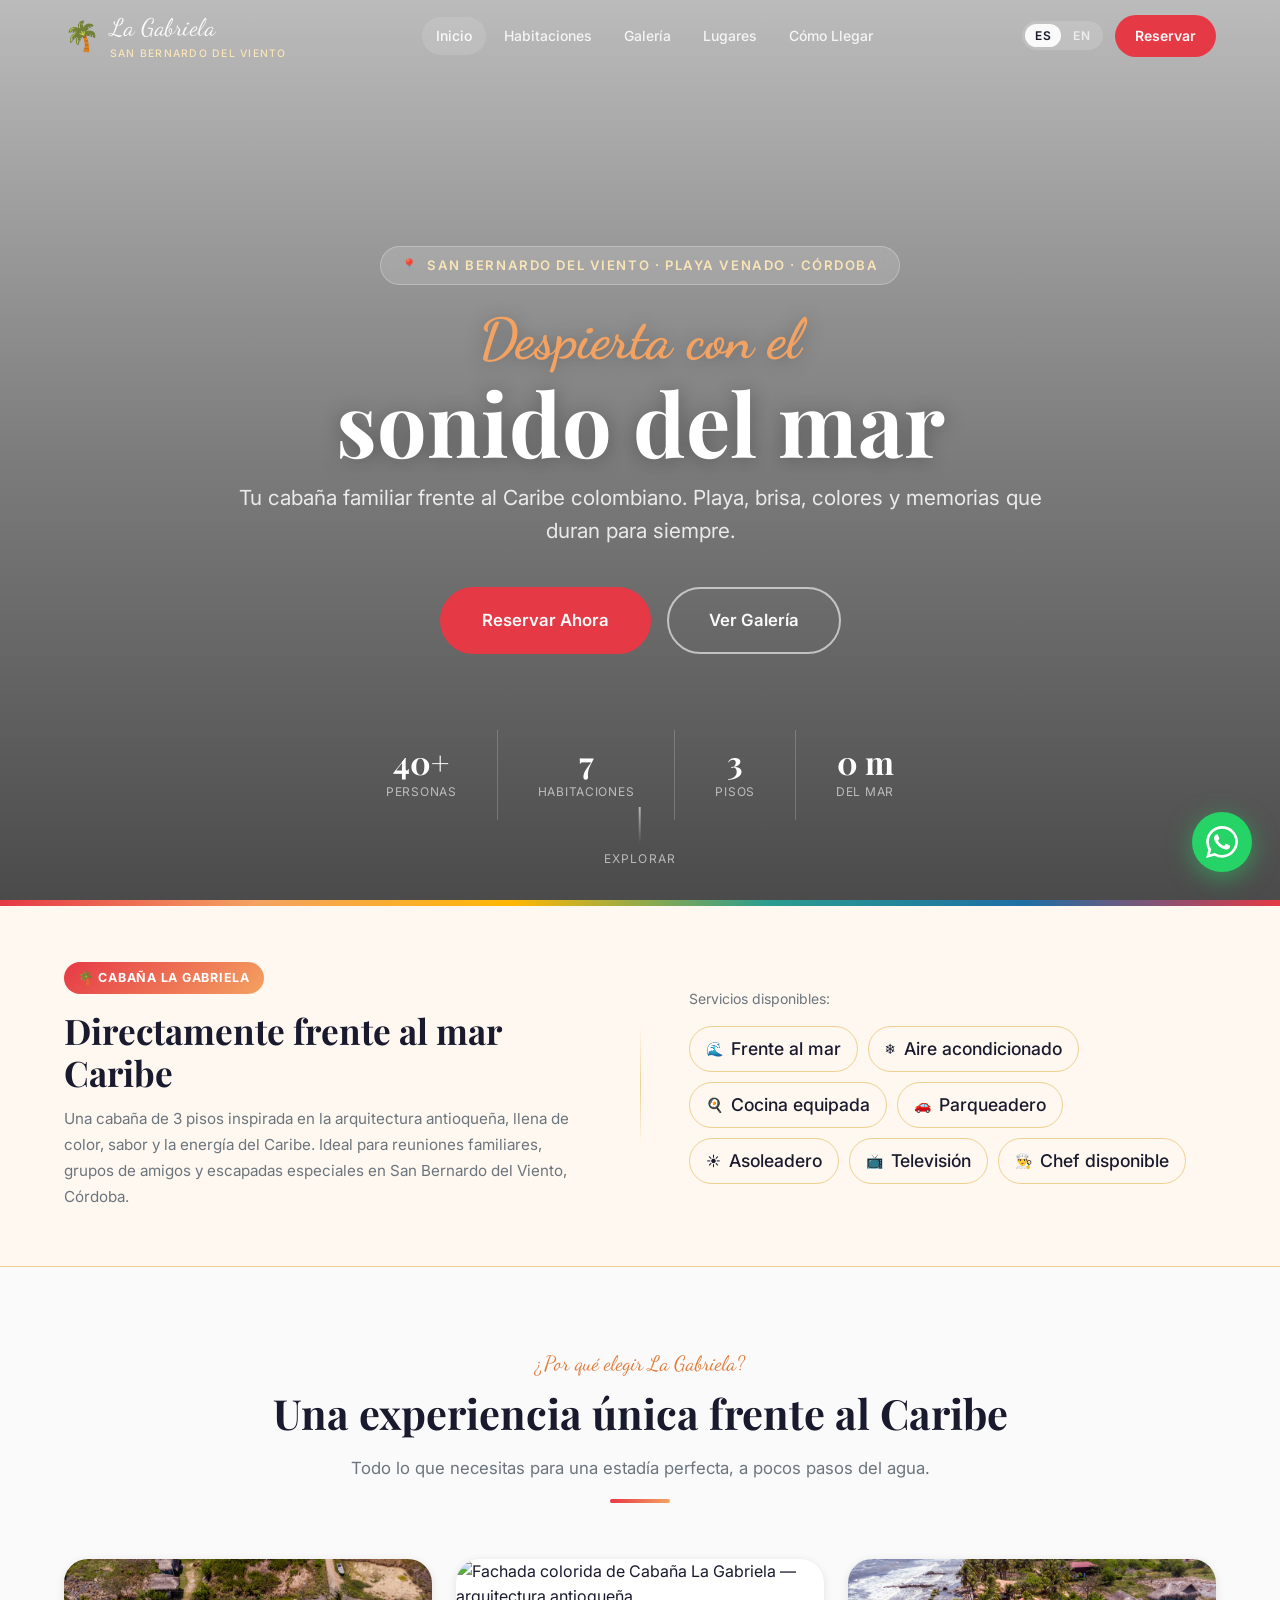
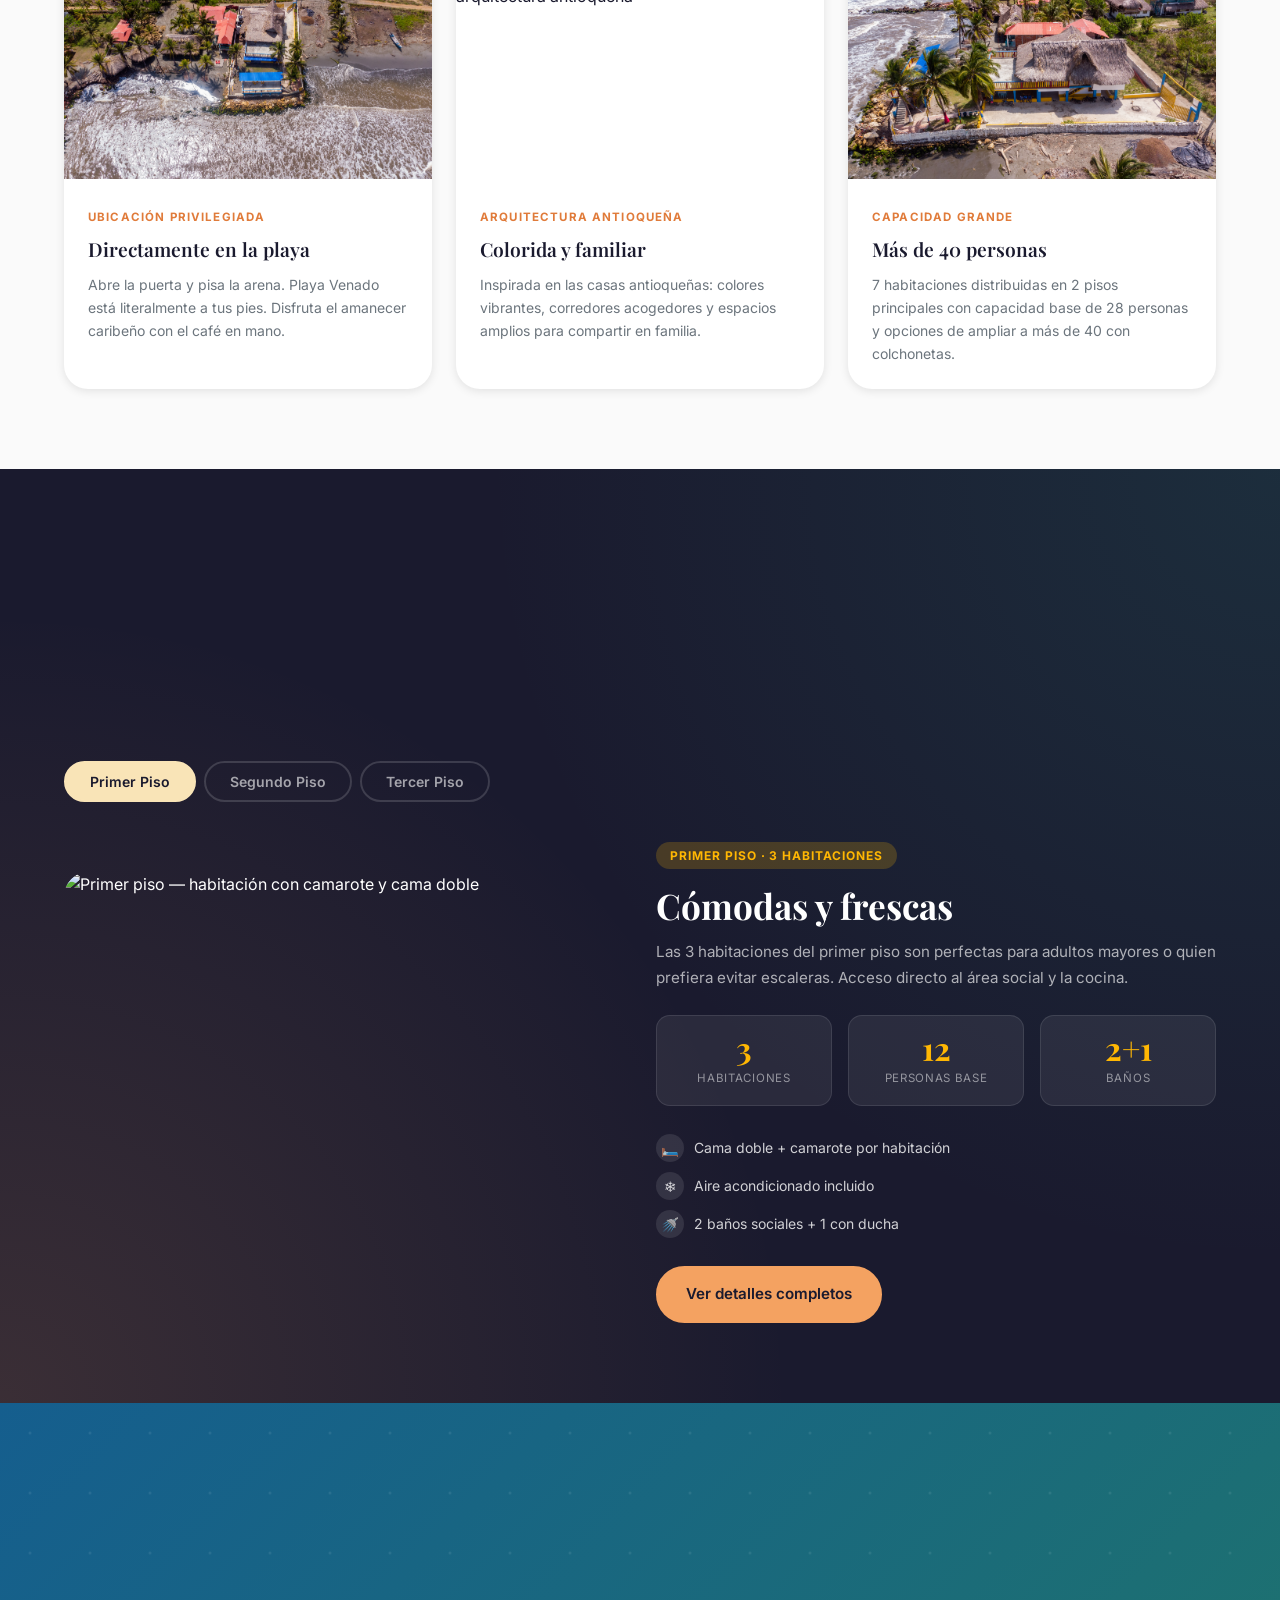
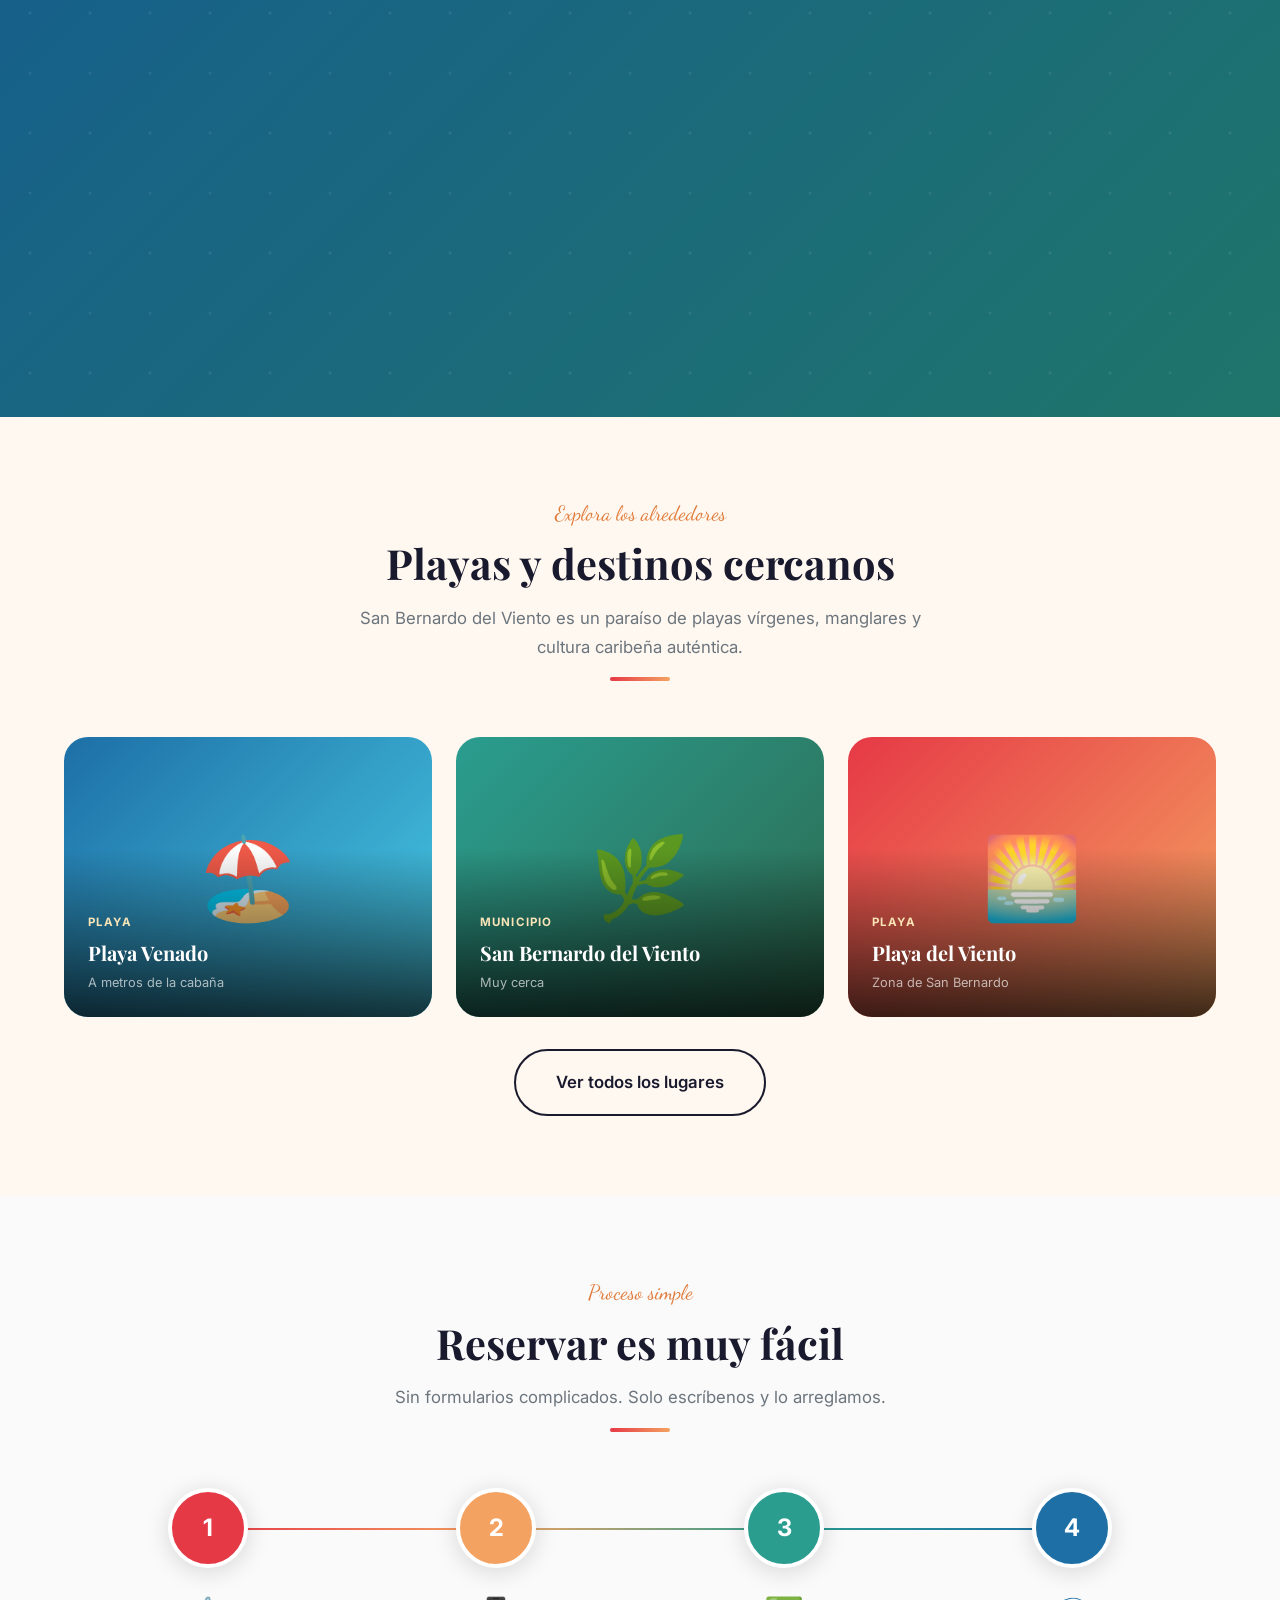
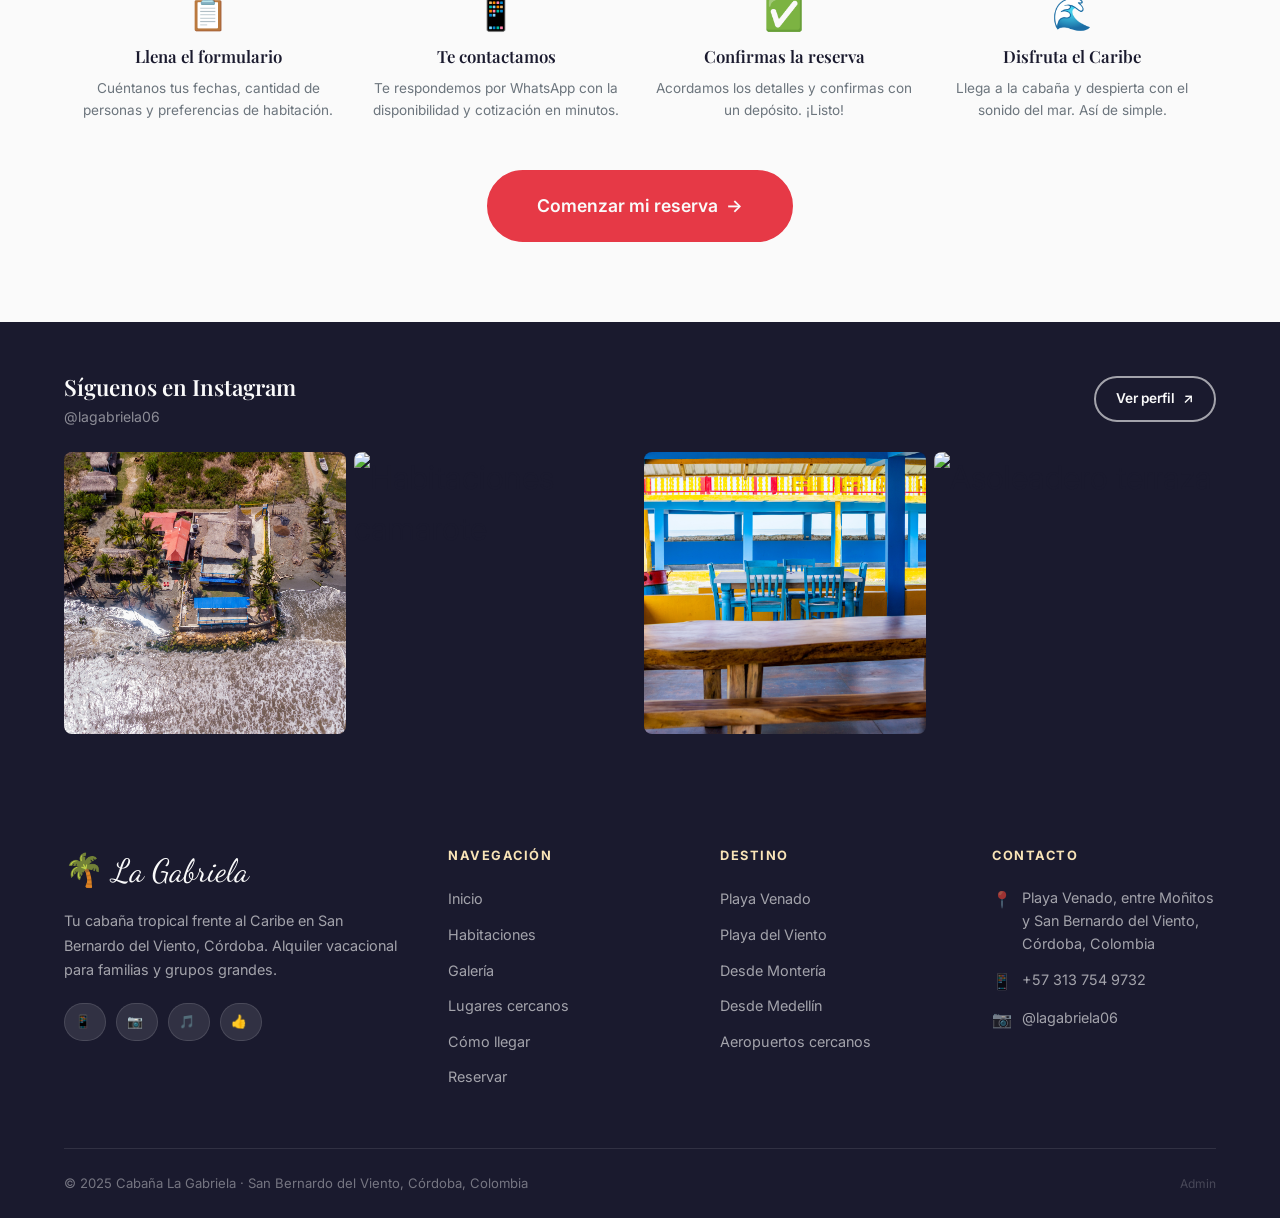
==== web/index.html @ 4ab3ef5f "feat: initial commit" ====
<!DOCTYPE html>
<html lang="es">
<head>
  <meta charset="UTF-8">
  <meta name="viewport" content="width=device-width, initial-scale=1.0">
  <meta name="description" content="Cabaña La Gabriela — Tu paraíso frente al mar en San Bernardo del Viento, Córdoba. Alquiler de cabaña vacacional con capacidad para más de 40 personas. Playa Venado, Caribe colombiano.">
  <meta name="keywords" content="cabaña, San Bernardo del Viento, Córdoba, Colombia, Playa Venado, vacaciones, playa, alquiler, cabaña familiar">
  <meta property="og:title" content="Cabaña La Gabriela — Frente al Mar | San Bernardo del Viento">
  <meta property="og:description" content="Despierta con el sonido del mar. Cabaña vacacional frente al Caribe colombiano para grupos y familias.">
  <meta property="og:type" content="website">
  <title>Cabaña La Gabriela | San Bernardo del Viento, Córdoba</title>
  <link rel="stylesheet" href="css/styles.css">
  <link rel="icon" href="img/favicon.ico" type="image/x-icon">
  <style>
    /* ===== HERO ===== */
    .hero {
      position: relative;
      height: 100vh;
      min-height: 640px;
      display: flex;
      align-items: center;
      justify-content: center;
      overflow: hidden;
    }
    .hero__media {
      position: absolute;
      inset: 0;
      z-index: 0;
    }
    .hero__video {
      width: 100%;
      height: 100%;
      object-fit: cover;
    }
    .hero__fallback {
      width: 100%;
      height: 100%;
      object-fit: cover;
      background: linear-gradient(135deg, #1A1A2E 0%, #1D6FA6 60%, #2A9D8F 100%);
    }
    .hero__overlay {
      position: absolute;
      inset: 0;
      background: linear-gradient(
        to bottom,
        rgba(0,0,0,0.25) 0%,
        rgba(0,0,0,0.50) 50%,
        rgba(0,0,0,0.70) 100%
      );
    }
    .hero__content {
      position: relative;
      z-index: 1;
      text-align: center;
      color: white;
      padding: 0 24px;
      max-width: 860px;
    }
    .hero__eyebrow {
      display: inline-flex;
      align-items: center;
      gap: 8px;
      background: rgba(255,255,255,0.15);
      backdrop-filter: blur(8px);
      border: 1px solid rgba(255,255,255,0.25);
      padding: 8px 20px;
      border-radius: 999px;
      font-size: 0.82rem;
      font-weight: 600;
      letter-spacing: 0.12em;
      text-transform: uppercase;
      color: #F9E4B7;
      margin-bottom: 24px;
      animation: fadeDown 0.8s ease forwards;
    }
    .hero__title {
      font-family: 'Playfair Display', serif;
      font-size: clamp(2.8rem, 8vw, 5.5rem);
      font-weight: 700;
      line-height: 1.08;
      margin-bottom: 12px;
      text-shadow: 0 2px 20px rgba(0,0,0,0.3);
      animation: fadeUp 0.9s 0.1s ease both;
    }
    .hero__title .script {
      font-family: 'Dancing Script', cursive;
      color: #F4A261;
      display: block;
      font-size: clamp(1.8rem, 5vw, 3.5rem);
      font-weight: 700;
      margin-bottom: 4px;
    }
    .hero__subtitle {
      font-size: clamp(1rem, 2.5vw, 1.3rem);
      color: rgba(255,255,255,0.85);
      margin-bottom: 40px;
      line-height: 1.6;
      animation: fadeUp 0.9s 0.25s ease both;
    }
    .hero__actions {
      display: flex;
      gap: 16px;
      justify-content: center;
      flex-wrap: wrap;
      animation: fadeUp 0.9s 0.4s ease both;
    }
    .hero__scroll {
      position: absolute;
      bottom: 32px;
      left: 50%;
      transform: translateX(-50%);
      z-index: 1;
      display: flex;
      flex-direction: column;
      align-items: center;
      gap: 6px;
      color: rgba(255,255,255,0.6);
      font-size: 0.75rem;
      letter-spacing: 0.1em;
      text-transform: uppercase;
      animation: fadeIn 1.2s 0.8s ease both;
    }
    .hero__scroll-dot {
      width: 2px;
      height: 36px;
      background: linear-gradient(to bottom, rgba(255,255,255,0.6), transparent);
      animation: scrollLine 1.8s infinite;
    }
    .hero__stats {
      position: absolute;
      bottom: 80px;
      left: 0; right: 0;
      z-index: 1;
      display: flex;
      justify-content: center;
      gap: 0;
    }
    .hero__stat {
      padding: 16px 40px;
      border-right: 1px solid rgba(255,255,255,0.2);
      text-align: center;
      animation: fadeUp 0.8s 0.5s ease both;
    }
    .hero__stat:last-child { border-right: none; }
    .hero__stat-num {
      font-family: 'Playfair Display', serif;
      font-size: 2rem;
      font-weight: 700;
      color: white;
      line-height: 1;
      display: block;
    }
    .hero__stat-label {
      font-size: 0.75rem;
      color: rgba(255,255,255,0.6);
      letter-spacing: 0.06em;
      text-transform: uppercase;
      margin-top: 4px;
    }

    @keyframes fadeDown { from { opacity: 0; transform: translateY(-16px); } to { opacity: 1; transform: translateY(0); } }
    @keyframes fadeUp   { from { opacity: 0; transform: translateY(24px);  } to { opacity: 1; transform: translateY(0); } }
    @keyframes fadeIn   { from { opacity: 0; } to { opacity: 1; } }
    @keyframes scrollLine { 0%,100% { transform: scaleY(1); } 50% { transform: scaleY(0.5); } }

    /* ===== ABOUT STRIP ===== */
    .about-strip {
      background: var(--off-white);
      padding: 56px 0;
      border-bottom: 1px solid var(--sand-dark);
    }
    .about-strip__inner {
      display: grid;
      grid-template-columns: 1fr auto 1fr;
      gap: 48px;
      align-items: center;
    }
    .about-strip__text {}
    .about-strip__divider {
      width: 1px;
      height: 120px;
      background: linear-gradient(to bottom, transparent, var(--sand-dark), transparent);
    }
    .about-strip__badge {
      display: inline-flex;
      align-items: center;
      gap: 6px;
      background: linear-gradient(135deg, var(--primary), var(--secondary));
      color: white;
      padding: 6px 14px;
      border-radius: 999px;
      font-size: 0.78rem;
      font-weight: 700;
      letter-spacing: 0.06em;
      text-transform: uppercase;
      margin-bottom: 16px;
    }
    .about-strip__title {
      font-family: 'Playfair Display', serif;
      font-size: clamp(1.6rem, 3vw, 2.2rem);
      font-weight: 700;
      color: var(--dark);
      margin-bottom: 12px;
      line-height: 1.2;
    }
    .about-strip__desc {
      color: var(--gray);
      line-height: 1.7;
      font-size: 0.95rem;
    }
    .about-strip__amenities {
      display: flex;
      flex-wrap: wrap;
      gap: 10px;
    }

    /* ===== HIGHLIGHTS ===== */
    .highlights {
      background: var(--white);
    }
    .highlight-card {
      background: white;
      border-radius: var(--radius-lg);
      overflow: hidden;
      box-shadow: var(--shadow-sm);
      transition: transform 0.3s, box-shadow 0.3s;
      height: 100%;
    }
    .highlight-card:hover {
      transform: translateY(-8px);
      box-shadow: var(--shadow-lg);
    }
    .highlight-card__image {
      height: 220px;
      position: relative;
      overflow: hidden;
    }
    .highlight-card__image img {
      width: 100%;
      height: 100%;
      object-fit: cover;
      transition: transform 0.5s ease;
    }
    .highlight-card:hover .highlight-card__image img { transform: scale(1.08); }
    .highlight-card__icon {
      position: absolute;
      top: 0; left: 0; right: 0; bottom: 0;
      display: flex;
      align-items: center;
      justify-content: center;
      font-size: 4rem;
      background: linear-gradient(135deg, var(--ocean) 0%, var(--accent) 100%);
    }
    .highlight-card__content { padding: 24px; }
    .highlight-card__tag {
      display: inline-block;
      font-size: 0.72rem;
      font-weight: 700;
      letter-spacing: 0.1em;
      text-transform: uppercase;
      color: var(--secondary-dark);
      margin-bottom: 8px;
    }
    .highlight-card__title {
      font-family: 'Playfair Display', serif;
      font-size: 1.2rem;
      font-weight: 600;
      color: var(--dark);
      margin-bottom: 8px;
    }
    .highlight-card__text {
      font-size: 0.875rem;
      color: var(--gray);
      line-height: 1.65;
    }

    /* ===== ROOMS PREVIEW ===== */
    .rooms-preview {
      background: var(--dark);
      color: white;
      position: relative;
      overflow: hidden;
    }
    .rooms-preview::before {
      content: '';
      position: absolute;
      inset: 0;
      background:
        radial-gradient(circle at 0% 100%, rgba(244,162,97,0.15) 0%, transparent 50%),
        radial-gradient(circle at 100% 0%, rgba(42,157,143,0.15) 0%, transparent 50%);
    }
    .rooms-preview .container { position: relative; z-index: 1; }
    .rooms-tabs {
      display: flex;
      gap: 8px;
      margin-bottom: 40px;
      flex-wrap: wrap;
    }
    .rooms-tab {
      padding: 10px 24px;
      border-radius: 999px;
      font-size: 0.875rem;
      font-weight: 600;
      color: rgba(255,255,255,0.6);
      border: 2px solid rgba(255,255,255,0.15);
      transition: all 0.25s;
      cursor: pointer;
      background: transparent;
      font-family: inherit;
    }
    .rooms-tab.active, .rooms-tab:hover {
      color: var(--dark);
      background: var(--sand);
      border-color: var(--sand);
    }
    .rooms-panel { display: none; }
    .rooms-panel.active { display: grid; grid-template-columns: 1fr 1fr; gap: 32px; align-items: center; }
    .rooms-panel__image {
      border-radius: var(--radius-lg);
      overflow: hidden;
      height: 420px;
      position: relative;
    }
    .rooms-panel__image img {
      width: 100%; height: 100%; object-fit: cover;
    }
    .rooms-panel__image-placeholder {
      width: 100%; height: 100%;
      display: flex; align-items: center; justify-content: center;
      font-size: 5rem;
    }
    .rooms-panel__content {}
    .rooms-panel__floor {
      display: inline-block;
      padding: 4px 14px;
      background: rgba(255,183,3,0.2);
      color: var(--sun);
      border-radius: 999px;
      font-size: 0.75rem;
      font-weight: 700;
      letter-spacing: 0.08em;
      text-transform: uppercase;
      margin-bottom: 16px;
    }
    .rooms-panel__title {
      font-family: 'Playfair Display', serif;
      font-size: clamp(1.6rem, 3vw, 2.2rem);
      font-weight: 700;
      margin-bottom: 12px;
      line-height: 1.2;
    }
    .rooms-panel__desc {
      color: rgba(255,255,255,0.65);
      line-height: 1.7;
      margin-bottom: 24px;
      font-size: 0.95rem;
    }
    .rooms-features {
      display: flex;
      flex-direction: column;
      gap: 10px;
      margin-bottom: 28px;
    }
    .rooms-feature {
      display: flex;
      align-items: center;
      gap: 10px;
      font-size: 0.875rem;
      color: rgba(255,255,255,0.8);
    }
    .rooms-feature span:first-child {
      width: 28px; height: 28px;
      background: rgba(255,255,255,0.1);
      border-radius: 50%;
      display: flex; align-items: center; justify-content: center;
      font-size: 0.9rem;
      flex-shrink: 0;
    }
    .rooms-capacity {
      display: flex;
      gap: 16px;
      margin-bottom: 28px;
    }
    .rooms-capacity__item {
      text-align: center;
      padding: 16px 24px;
      background: rgba(255,255,255,0.07);
      border-radius: var(--radius);
      border: 1px solid rgba(255,255,255,0.1);
      flex: 1;
    }
    .rooms-capacity__num {
      font-family: 'Playfair Display', serif;
      font-size: 2rem;
      font-weight: 700;
      color: var(--sun);
      display: block;
      line-height: 1;
    }
    .rooms-capacity__label {
      font-size: 0.72rem;
      color: rgba(255,255,255,0.5);
      text-transform: uppercase;
      letter-spacing: 0.06em;
      margin-top: 6px;
    }

    /* ===== SEA CTA ===== */
    .sea-cta {
      position: relative;
      padding: 120px 0;
      background: linear-gradient(135deg, var(--ocean-dark) 0%, var(--accent-dark) 100%);
      overflow: hidden;
      text-align: center;
      color: white;
    }
    .sea-cta::before {
      content: '';
      position: absolute;
      inset: 0;
      background: url("data:image/svg+xml,%3Csvg xmlns='http://www.w3.org/2000/svg' width='60' height='60'%3E%3Ccircle cx='30' cy='30' r='1.5' fill='rgba(255,255,255,0.08)'/%3E%3C/svg%3E");
    }
    .sea-cta__content { position: relative; z-index: 1; }
    .sea-cta__icon { font-size: 4rem; margin-bottom: 20px; display: block; }
    .sea-cta__title {
      font-family: 'Playfair Display', serif;
      font-size: clamp(2rem, 4vw, 3rem);
      font-weight: 700;
      margin-bottom: 16px;
    }
    .sea-cta__subtitle {
      font-size: 1.1rem;
      color: rgba(255,255,255,0.75);
      max-width: 500px;
      margin: 0 auto 36px;
      line-height: 1.6;
    }
    .sea-cta__actions {
      display: flex;
      gap: 16px;
      justify-content: center;
      flex-wrap: wrap;
    }

    /* ===== LOCATIONS TEASER ===== */
    .location-cards {
      display: grid;
      grid-template-columns: repeat(3, 1fr);
      gap: 24px;
    }
    .location-card {
      border-radius: var(--radius-lg);
      overflow: hidden;
      position: relative;
      height: 280px;
      cursor: pointer;
      display: block;
      text-decoration: none;
    }
    .location-card__bg {
      position: absolute;
      inset: 0;
      background: linear-gradient(135deg, var(--ocean) 0%, var(--accent) 100%);
      display: flex;
      align-items: center;
      justify-content: center;
      font-size: 5rem;
      transition: transform 0.5s ease;
    }
    .location-card:hover .location-card__bg { transform: scale(1.05); }
    .location-card__overlay {
      position: absolute;
      inset: 0;
      background: linear-gradient(to top, rgba(0,0,0,0.75) 0%, transparent 60%);
    }
    .location-card__content {
      position: absolute;
      bottom: 0;
      left: 0; right: 0;
      padding: 24px;
      color: white;
    }
    .location-card__label {
      font-size: 0.72rem;
      font-weight: 700;
      letter-spacing: 0.1em;
      text-transform: uppercase;
      color: var(--sand);
      margin-bottom: 6px;
    }
    .location-card__name {
      font-family: 'Playfair Display', serif;
      font-size: 1.25rem;
      font-weight: 700;
    }
    .location-card__dist {
      font-size: 0.8rem;
      color: rgba(255,255,255,0.65);
      margin-top: 4px;
    }
    .location-card__arrow {
      position: absolute;
      top: 16px;
      right: 16px;
      width: 36px; height: 36px;
      background: rgba(255,255,255,0.2);
      border-radius: 50%;
      display: flex; align-items: center; justify-content: center;
      color: white;
      font-size: 0.9rem;
      opacity: 0;
      transform: translateX(-6px);
      transition: all 0.3s;
    }
    .location-card:hover .location-card__arrow {
      opacity: 1;
      transform: translateX(0);
    }

    /* ===== HOW IT WORKS ===== */
    .steps {
      display: grid;
      grid-template-columns: repeat(4, 1fr);
      gap: 0;
      position: relative;
    }
    .steps::before {
      content: '';
      position: absolute;
      top: 40px;
      left: 12.5%;
      right: 12.5%;
      height: 2px;
      background: linear-gradient(90deg, var(--primary), var(--secondary), var(--accent), var(--ocean));
      z-index: 0;
    }
    .step {
      text-align: center;
      padding: 0 16px;
      position: relative;
      z-index: 1;
    }
    .step__num {
      width: 80px; height: 80px;
      border-radius: 50%;
      display: flex; align-items: center; justify-content: center;
      font-size: 1.5rem;
      margin: 0 auto 20px;
      border: 4px solid white;
      box-shadow: var(--shadow-md);
      font-weight: 700;
    }
    .step:nth-child(1) .step__num { background: var(--primary); color: white; }
    .step:nth-child(2) .step__num { background: var(--secondary); color: white; }
    .step:nth-child(3) .step__num { background: var(--accent); color: white; }
    .step:nth-child(4) .step__num { background: var(--ocean); color: white; }
    .step__icon { font-size: 2rem; margin-bottom: 4px; }
    .step__title {
      font-family: 'Playfair Display', serif;
      font-size: 1.05rem;
      font-weight: 600;
      color: var(--dark);
      margin-bottom: 8px;
    }
    .step__text {
      font-size: 0.85rem;
      color: var(--gray);
      line-height: 1.6;
    }

    /* ===== INSTAGRAM TEASER ===== */
    .instagram-grid {
      display: grid;
      grid-template-columns: repeat(4, 1fr);
      gap: 8px;
    }
    .instagram-tile {
      aspect-ratio: 1;
      border-radius: var(--radius-sm);
      overflow: hidden;
      position: relative;
      cursor: pointer;
    }
    .instagram-tile__bg {
      width: 100%; height: 100%;
      display: flex; align-items: center; justify-content: center;
      font-size: 2rem;
      transition: transform 0.4s;
    }
    .instagram-tile:hover .instagram-tile__bg { transform: scale(1.08); }
    .instagram-tile__overlay {
      position: absolute; inset: 0;
      background: rgba(0,0,0,0.4);
      display: flex; align-items: center; justify-content: center;
      opacity: 0; transition: opacity 0.3s;
      color: white; font-size: 1.5rem;
    }
    .instagram-tile:hover .instagram-tile__overlay { opacity: 1; }

    @media (max-width: 768px) {
      .hero__stats { display: none; }
      .about-strip__inner { grid-template-columns: 1fr; }
      .about-strip__divider { display: none; }
      .rooms-panel.active { grid-template-columns: 1fr; }
      .rooms-panel__image { height: 260px; }
      .steps { grid-template-columns: repeat(2, 1fr); gap: 32px; }
      .steps::before { display: none; }
      .location-cards { grid-template-columns: 1fr; }
      .instagram-grid { grid-template-columns: repeat(2, 1fr); }
    }
    @media (max-width: 480px) {
      .hero__title { font-size: 2.5rem; }
      .hero__actions { flex-direction: column; align-items: center; }
      .steps { grid-template-columns: 1fr; }
    }
  </style>
</head>
<body>

<!-- ============================================================ -->
<!--  NAVBAR                                                      -->
<!-- ============================================================ -->
<nav class="navbar transparent" id="navbar">
  <div class="navbar__inner">
    <a href="index.html" class="navbar__logo">
      <span class="navbar__logo-icon">🌴</span>
      <span>
        <span class="navbar__logo-text">La Gabriela</span>
        <span class="navbar__logo-sub">San Bernardo del Viento</span>
      </span>
    </a>

    <div class="navbar__links">
      <a href="index.html"       class="navbar__link" data-es="Inicio"       data-en="Home">Inicio</a>
      <a href="habitaciones.html" class="navbar__link" data-es="Habitaciones" data-en="Rooms">Habitaciones</a>
      <a href="galeria.html"      class="navbar__link" data-es="Galería"      data-en="Gallery">Galería</a>
      <a href="lugares.html"      class="navbar__link" data-es="Lugares"      data-en="Places">Lugares</a>
      <a href="como-llegar.html"  class="navbar__link" data-es="Cómo Llegar"  data-en="How to Arrive">Cómo Llegar</a>
    </div>

    <div class="navbar__actions">
      <div class="lang-toggle">
        <button class="lang-btn" data-lang="es">ES</button>
        <button class="lang-btn" data-lang="en">EN</button>
      </div>
      <a href="reservas.html" class="navbar__cta" data-es="Reservar" data-en="Book Now">Reservar</a>
    </div>

    <button class="navbar__hamburger" aria-label="Menú">
      <span></span><span></span><span></span>
    </button>
  </div>
</nav>

<!-- Mobile Menu -->
<div class="navbar__mobile" id="mobileMenu">
  <a href="index.html"        class="navbar__link">🏠 Inicio</a>
  <a href="habitaciones.html" class="navbar__link">🛏️ Habitaciones</a>
  <a href="galeria.html"      class="navbar__link">📷 Galería</a>
  <a href="lugares.html"      class="navbar__link">🗺️ Lugares</a>
  <a href="como-llegar.html"  class="navbar__link">📍 Cómo Llegar</a>
  <a href="reservas.html"     class="navbar__cta">Reservar Ahora</a>
  <div class="lang-toggle" style="margin-top:8px; align-self:flex-start;">
    <button class="lang-btn" data-lang="es">ES</button>
    <button class="lang-btn" data-lang="en">EN</button>
  </div>
</div>

<!-- ============================================================ -->
<!--  HERO                                                        -->
<!-- ============================================================ -->
<section class="hero">
  <div class="hero__media">
    <!-- Video drone — reemplaza src con URL de tu video en nube (YouTube embed, Cloudinary, etc.) -->
    <video
      class="hero__video"
      autoplay muted loop playsinline
      poster="img/Hero.jpg"
      data-src=""
    >
      <!-- <source src="TU_URL_VIDEO_DRONE.mp4" type="video/mp4"> -->
    </video>
    <!-- Foto de portada real — Cabaña La Gabriela -->
    <img
      src="img/Hero.jpg"
      alt="Cabaña La Gabriela — Vista frontal desde la playa. Playa Venado, San Bernardo del Viento"
      class="hero__fallback"
      style="object-position: center 60%;"
    >
  </div>
  <div class="hero__overlay"></div>

  <div class="hero__content">
    <div class="hero__eyebrow">
      <span>📍</span>
      <span data-es="San Bernardo del Viento · Playa Venado · Córdoba" data-en="San Bernardo del Viento · Venado Beach · Colombia">
        San Bernardo del Viento · Playa Venado · Córdoba
      </span>
    </div>

    <h1 class="hero__title">
      <span class="script">Despierta con el</span>
      <span data-es="sonido del mar" data-en="sound of the sea">sonido del mar</span>
    </h1>

    <p class="hero__subtitle" data-es="Tu cabaña familiar frente al Caribe colombiano. Playa, brisa, colores y memorias que duran para siempre." data-en="Your family cabin facing the Colombian Caribbean. Beach, breeze, colors, and memories that last forever.">
      Tu cabaña familiar frente al Caribe colombiano. Playa, brisa, colores y memorias que duran para siempre.
    </p>

    <div class="hero__actions">
      <a href="reservas.html" class="btn btn-primary btn-lg" data-es="Reservar Ahora" data-en="Book Now">
        🏖️ Reservar Ahora
      </a>
      <a href="galeria.html" class="btn btn-outline btn-lg" data-es="Ver Galería" data-en="View Gallery">
        📷 Ver Galería
      </a>
    </div>
  </div>

  <div class="hero__stats">
    <div class="hero__stat">
      <span class="hero__stat-num" data-count="40" data-suffix="+">40+</span>
      <span class="hero__stat-label" data-es="Personas" data-en="Guests">Personas</span>
    </div>
    <div class="hero__stat">
      <span class="hero__stat-num" data-count="7">7</span>
      <span class="hero__stat-label" data-es="Habitaciones" data-en="Rooms">Habitaciones</span>
    </div>
    <div class="hero__stat">
      <span class="hero__stat-num" data-count="3">3</span>
      <span class="hero__stat-label" data-es="Pisos" data-en="Floors">Pisos</span>
    </div>
    <div class="hero__stat">
      <span class="hero__stat-num">0 m</span>
      <span class="hero__stat-label" data-es="Del Mar" data-en="From Sea">Del Mar</span>
    </div>
  </div>

  <div class="hero__scroll">
    <div class="hero__scroll-dot"></div>
    <span data-es="Explorar" data-en="Explore">Explorar</span>
  </div>
</section>

<!-- Color strip -->
<div class="color-strip"></div>

<!-- ============================================================ -->
<!--  ABOUT STRIP                                                 -->
<!-- ============================================================ -->
<section class="about-strip">
  <div class="container">
    <div class="about-strip__inner">
      <div class="about-strip__text fade-in">
        <div class="about-strip__badge">🌴 Cabaña La Gabriela</div>
        <h2 class="about-strip__title" data-es="Directamente frente al mar Caribe" data-en="Directly facing the Caribbean Sea">
          Directamente frente al mar Caribe
        </h2>
        <p class="about-strip__desc" data-es="Una cabaña de 3 pisos inspirada en la arquitectura antioqueña, llena de color, sabor y la energía del Caribe. Ideal para reuniones familiares, grupos de amigos y escapadas especiales en San Bernardo del Viento, Córdoba." data-en="A 3-story cabin inspired by Antioquian architecture, full of color, flavor, and Caribbean energy. Perfect for family gatherings, friend groups, and special getaways in San Bernardo del Viento, Córdoba.">
          Una cabaña de 3 pisos inspirada en la arquitectura antioqueña, llena de color, sabor y la energía del Caribe. Ideal para reuniones familiares, grupos de amigos y escapadas especiales en San Bernardo del Viento, Córdoba.
        </p>
      </div>

      <div class="about-strip__divider"></div>

      <div class="fade-in">
        <p class="text-sm text-gray mb-16" data-es="Servicios disponibles:" data-en="Available amenities:">Servicios disponibles:</p>
        <div class="about-strip__amenities">
          <span class="amenity-item">🌊 <span data-es="Frente al mar" data-en="Beachfront">Frente al mar</span></span>
          <span class="amenity-item">❄️ <span data-es="Aire acondicionado" data-en="Air conditioning">Aire acondicionado</span></span>
          <span class="amenity-item">🍳 <span data-es="Cocina equipada" data-en="Equipped kitchen">Cocina equipada</span></span>
          <span class="amenity-item">🚗 <span data-es="Parqueadero" data-en="Parking">Parqueadero</span></span>
          <span class="amenity-item">☀️ <span data-es="Asoleadero" data-en="Sun deck">Asoleadero</span></span>
          <span class="amenity-item">📺 <span data-es="Televisión" data-en="TV">Televisión</span></span>
          <span class="amenity-item">👨‍🍳 <span data-es="Chef disponible" data-en="Chef available">Chef disponible</span></span>
        </div>
      </div>
    </div>
  </div>
</section>

<!-- ============================================================ -->
<!--  HIGHLIGHTS                                                  -->
<!-- ============================================================ -->
<section class="section highlights">
  <div class="container">
    <div class="section-header fade-in">
      <span class="eyebrow" data-es="¿Por qué elegir La Gabriela?" data-en="Why choose La Gabriela?">¿Por qué elegir La Gabriela?</span>
      <h2 data-es="Una experiencia única frente al Caribe" data-en="A unique experience facing the Caribbean">Una experiencia única frente al Caribe</h2>
      <p data-es="Todo lo que necesitas para una estadía perfecta, a pocos pasos del agua." data-en="Everything you need for a perfect stay, steps from the water.">
        Todo lo que necesitas para una estadía perfecta, a pocos pasos del agua.
      </p>
      <div class="section-divider"></div>
    </div>

    <div class="grid-3 stagger">
      <div class="highlight-card fade-in">
        <div class="highlight-card__image">
          <img src="img/DJI_0628.jpg" alt="Vista aérea de Cabaña La Gabriela frente al mar Caribe">
        </div>
        <div class="highlight-card__content">
          <span class="highlight-card__tag" data-es="Ubicación privilegiada" data-en="Prime location">Ubicación privilegiada</span>
          <h3 class="highlight-card__title" data-es="Directamente en la playa" data-en="Right on the beach">Directamente en la playa</h3>
          <p class="highlight-card__text" data-es="Abre la puerta y pisa la arena. Playa Venado está literalmente a tus pies. Disfruta el amanecer caribeño con el café en mano." data-en="Open the door and step onto the sand. Playa Venado is literally at your feet. Enjoy the Caribbean sunrise with coffee in hand.">
            Abre la puerta y pisa la arena. Playa Venado está literalmente a tus pies. Disfruta el amanecer caribeño con el café en mano.
          </p>
        </div>
      </div>

      <div class="highlight-card fade-in">
        <div class="highlight-card__image">
          <img src="img/Hero.jpg" alt="Fachada colorida de Cabaña La Gabriela — arquitectura antioqueña">
        </div>
        <div class="highlight-card__content">
          <span class="highlight-card__tag" data-es="Arquitectura antioqueña" data-en="Antioquian architecture">Arquitectura antioqueña</span>
          <h3 class="highlight-card__title" data-es="Colorida y familiar" data-en="Colorful and family-friendly">Colorida y familiar</h3>
          <p class="highlight-card__text" data-es="Inspirada en las casas antioqueñas: colores vibrantes, corredores acogedores y espacios amplios para compartir en familia." data-en="Inspired by Antioquian houses: vibrant colors, welcoming hallways, and spacious areas for family gatherings.">
            Inspirada en las casas antioqueñas: colores vibrantes, corredores acogedores y espacios amplios para compartir en familia.
          </p>
        </div>
      </div>

      <div class="highlight-card fade-in">
        <div class="highlight-card__image">
          <img src="img/DJI_0621.jpg" alt="Vista aérea completa de Cabaña La Gabriela — capacidad para más de 40 personas">
        </div>
        <div class="highlight-card__content">
          <span class="highlight-card__tag" data-es="Capacidad grande" data-en="Large capacity">Capacidad grande</span>
          <h3 class="highlight-card__title" data-es="Más de 40 personas" data-en="More than 40 people">Más de 40 personas</h3>
          <p class="highlight-card__text" data-es="7 habitaciones distribuidas en 2 pisos principales con capacidad base de 28 personas y opciones de ampliar a más de 40 con colchonetas." data-en="7 rooms on 2 main floors with a base capacity of 28 people, expandable to 40+ with air mattresses.">
            7 habitaciones distribuidas en 2 pisos principales con capacidad base de 28 personas y opciones de ampliar a más de 40 con colchonetas.
          </p>
        </div>
      </div>
    </div>
  </div>
</section>

<!-- ============================================================ -->
<!--  ROOMS PREVIEW                                               -->
<!-- ============================================================ -->
<section class="section rooms-preview">
  <div class="container">
    <div class="section-header fade-in" style="color:white;">
      <span class="eyebrow" style="color: var(--sand);" data-es="Nuestros espacios" data-en="Our spaces">Nuestros espacios</span>
      <h2 style="color:white;" data-es="Habitaciones para cada grupo" data-en="Rooms for every group">Habitaciones para cada grupo</h2>
      <p style="color:rgba(255,255,255,0.6);" data-es="Desde el primer piso con vista al jardín hasta el segundo con vista al mar." data-en="From the first floor with garden views to the second floor with sea views.">
        Desde el primer piso con vista al jardín hasta el segundo con vista al mar.
      </p>
      <div class="section-divider"></div>
    </div>

    <div class="rooms-tabs">
      <button class="rooms-tab active" onclick="showRoomsPanel(0, this)" data-es="Primer Piso" data-en="First Floor">🏠 Primer Piso</button>
      <button class="rooms-tab" onclick="showRoomsPanel(1, this)" data-es="Segundo Piso" data-en="Second Floor">🌊 Segundo Piso</button>
      <button class="rooms-tab" onclick="showRoomsPanel(2, this)" data-es="Tercer Piso" data-en="Third Floor">☀️ Tercer Piso</button>
    </div>

    <!-- Panel 1 -->
    <div class="rooms-panel active" id="rp0">
      <div class="rooms-panel__image">
        <img src="img/DSC_0029.jpg" alt="Primer piso — habitación con camarote y cama doble" style="width:100%;height:100%;object-fit:cover;border-radius:var(--radius-lg);">
      </div>
      <div class="rooms-panel__content">
        <span class="rooms-panel__floor" data-es="Primer Piso · 3 Habitaciones" data-en="First Floor · 3 Rooms">Primer Piso · 3 Habitaciones</span>
        <h3 class="rooms-panel__title" data-es="Cómodas y frescas" data-en="Comfortable and cool">Cómodas y frescas</h3>
        <p class="rooms-panel__desc" data-es="Las 3 habitaciones del primer piso son perfectas para adultos mayores o quien prefiera evitar escaleras. Acceso directo al área social y la cocina." data-en="The 3 rooms on the first floor are perfect for seniors or those who prefer to avoid stairs. Direct access to the social area and kitchen.">
          Las 3 habitaciones del primer piso son perfectas para adultos mayores o quien prefiera evitar escaleras. Acceso directo al área social y la cocina.
        </p>
        <div class="rooms-capacity">
          <div class="rooms-capacity__item">
            <span class="rooms-capacity__num">3</span>
            <span class="rooms-capacity__label" data-es="Habitaciones" data-en="Rooms">Habitaciones</span>
          </div>
          <div class="rooms-capacity__item">
            <span class="rooms-capacity__num">12</span>
            <span class="rooms-capacity__label" data-es="Personas base" data-en="Base capacity">Personas base</span>
          </div>
          <div class="rooms-capacity__item">
            <span class="rooms-capacity__num">2+1</span>
            <span class="rooms-capacity__label" data-es="Baños" data-en="Bathrooms">Baños</span>
          </div>
        </div>
        <div class="rooms-features">
          <div class="rooms-feature"><span>🛏️</span> <span data-es="Cama doble + camarote por habitación" data-en="Double bed + bunk bed per room">Cama doble + camarote por habitación</span></div>
          <div class="rooms-feature"><span>❄️</span> <span data-es="Aire acondicionado incluido" data-en="Air conditioning included">Aire acondicionado incluido</span></div>
          <div class="rooms-feature"><span>🚿</span> <span data-es="2 baños sociales + 1 con ducha" data-en="2 social bathrooms + 1 with shower">2 baños sociales + 1 con ducha</span></div>
        </div>
        <a href="habitaciones.html" class="btn btn-secondary" data-es="Ver detalles completos" data-en="View full details">Ver detalles completos →</a>
      </div>
    </div>

    <!-- Panel 2 -->
    <div class="rooms-panel" id="rp1">
      <div class="rooms-panel__image">
        <img src="img/DSC_0052.jpg" alt="Segundo piso — cama doble vista al mar" style="width:100%;height:100%;object-fit:cover;border-radius:var(--radius-lg);">
      </div>
      <div class="rooms-panel__content">
        <span class="rooms-panel__floor" data-es="Segundo Piso · 4 Habitaciones" data-en="Second Floor · 4 Rooms">Segundo Piso · 4 Habitaciones</span>
        <h3 class="rooms-panel__title" data-es="Vista y brisa del Caribe" data-en="Caribbean view and breeze">Vista y brisa del Caribe</h3>
        <p class="rooms-panel__desc" data-es="Las 4 habitaciones del segundo piso ofrecen mejor ventilación y vistas. Dos de ellas tienen baño privado, ideal para parejas o familias que buscan más privacidad." data-en="The 4 rooms on the second floor offer better ventilation and views. Two have private bathrooms, ideal for couples or families seeking more privacy.">
          Las 4 habitaciones del segundo piso ofrecen mejor ventilación y vistas. Dos de ellas tienen baño privado, ideal para parejas o familias que buscan más privacidad.
        </p>
        <div class="rooms-capacity">
          <div class="rooms-capacity__item">
            <span class="rooms-capacity__num">4</span>
            <span class="rooms-capacity__label" data-es="Habitaciones" data-en="Rooms">Habitaciones</span>
          </div>
          <div class="rooms-capacity__item">
            <span class="rooms-capacity__num">16</span>
            <span class="rooms-capacity__label" data-es="Personas base" data-en="Base capacity">Personas base</span>
          </div>
          <div class="rooms-capacity__item">
            <span class="rooms-capacity__num">2+1</span>
            <span class="rooms-capacity__label" data-es="Baños" data-en="Bathrooms">Bathrooms</span>
          </div>
        </div>
        <div class="rooms-features">
          <div class="rooms-feature"><span>🛏️</span> <span data-es="Cama doble + camarote (+ opción colchoneta)" data-en="Double bed + bunk bed (+ mattress option)">Cama doble + camarote (+ opción colchoneta)</span></div>
          <div class="rooms-feature"><span>🚿</span> <span data-es="2 habitaciones con baño privado" data-en="2 rooms with private bathroom">2 habitaciones con baño privado</span></div>
          <div class="rooms-feature"><span>🌊</span> <span data-es="Vista al mar desde los corredores" data-en="Sea view from the corridors">Vista al mar desde los corredores</span></div>
        </div>
        <a href="habitaciones.html" class="btn btn-secondary" data-es="Ver detalles completos" data-en="View full details">Ver detalles completos →</a>
      </div>
    </div>

    <!-- Panel 3 -->
    <div class="rooms-panel" id="rp2">
      <div class="rooms-panel__image">
        <img src="img/Asoleadero.jpg" alt="Tercer piso — asoleadero con vista panorámica al Caribe" style="width:100%;height:100%;object-fit:cover;border-radius:var(--radius-lg);">
      </div>
      <div class="rooms-panel__content">
        <span class="rooms-panel__floor" data-es="Tercer Piso · Espacio Abierto" data-en="Third Floor · Open Space">Tercer Piso · Espacio Abierto</span>
        <h3 class="rooms-panel__title" data-es="Tu rincón bajo las estrellas" data-en="Your corner under the stars">Tu rincón bajo las estrellas</h3>
        <p class="rooms-panel__desc" data-es="El tercer piso es un espacio abierto con vista panorámica al Caribe. Puede acomodar hasta 8 colchonetas adicionales para grupos muy grandes. No está dotado como habitación formal." data-en="The third floor is an open space with panoramic Caribbean views. Can accommodate up to 8 additional air mattresses for large groups. Not set up as a formal room.">
          El tercer piso es un espacio abierto con vista panorámica al Caribe. Puede acomodar hasta 8 colchonetas adicionales para grupos muy grandes. No está dotado como habitación formal.
        </p>
        <div class="rooms-capacity">
          <div class="rooms-capacity__item">
            <span class="rooms-capacity__num">8</span>
            <span class="rooms-capacity__label" data-es="Colchonetas" data-en="Mattresses">Colchonetas</span>
          </div>
          <div class="rooms-capacity__item">
            <span class="rooms-capacity__num">360°</span>
            <span class="rooms-capacity__label" data-es="Vista al mar" data-en="Sea view">Vista al mar</span>
          </div>
          <div class="rooms-capacity__item">
            <span class="rooms-capacity__num">★</span>
            <span class="rooms-capacity__label" data-es="Estrellas" data-en="Stars">Estrellas</span>
          </div>
        </div>
        <div class="rooms-features">
          <div class="rooms-feature"><span>🌅</span> <span data-es="Vista panorámica 360° al Caribe" data-en="360° panoramic Caribbean view">Vista panorámica 360° al Caribe</span></div>
          <div class="rooms-feature"><span>💨</span> <span data-es="Brisa natural del mar" data-en="Natural sea breeze">Brisa natural del mar</span></div>
          <div class="rooms-feature"><span>📋</span> <span data-es="Consultar disponibilidad" data-en="Check availability">Consultar disponibilidad</span></div>
        </div>
        <a href="reservas.html" class="btn btn-secondary" data-es="Consultar por WhatsApp" data-en="Inquire on WhatsApp">Consultar por WhatsApp →</a>
      </div>
    </div>
  </div>
</section>

<!-- ============================================================ -->
<!--  SEA CTA                                                     -->
<!-- ============================================================ -->
<section class="sea-cta">
  <div class="container">
    <div class="sea-cta__content fade-in">
      <span class="sea-cta__icon">🌊</span>
      <h2 class="sea-cta__title" data-es="¿Listo para despertar con el mar?" data-en="Ready to wake up to the sea?">
        ¿Listo para despertar con el mar?
      </h2>
      <p class="sea-cta__subtitle" data-es="Escríbenos por WhatsApp y te cotizamos en minutos. Sin complicaciones, sin intermediarios." data-en="Message us on WhatsApp and we'll quote you in minutes. No complications, no middlemen.">
        Escríbenos por WhatsApp y te cotizamos en minutos. Sin complicaciones, sin intermediarios.
      </p>
      <div class="sea-cta__actions">
        <a href="reservas.html" class="btn btn-primary btn-lg" data-es="Hacer una Reserva" data-en="Make a Reservation">🏖️ Hacer una Reserva</a>
        <a href="https://wa.me/573137549732?text=Hola%2C%20me%20interesa%20la%20Caba%C3%B1a%20La%20Gabriela%20%F0%9F%8C%B4"
           target="_blank" rel="noopener"
           class="btn btn-whatsapp btn-lg">
          📱 WhatsApp
        </a>
      </div>
    </div>
  </div>
</section>

<!-- ============================================================ -->
<!--  LUGARES CERCANOS (teaser)                                   -->
<!-- ============================================================ -->
<section class="section" style="background: var(--off-white);">
  <div class="container">
    <div class="section-header fade-in">
      <span class="eyebrow" data-es="Explora los alrededores" data-en="Explore the surroundings">Explora los alrededores</span>
      <h2 data-es="Playas y destinos cercanos" data-en="Nearby beaches and destinations">Playas y destinos cercanos</h2>
      <p data-es="San Bernardo del Viento es un paraíso de playas vírgenes, manglares y cultura caribeña auténtica." data-en="San Bernardo del Viento is a paradise of pristine beaches, mangroves, and authentic Caribbean culture.">
        San Bernardo del Viento es un paraíso de playas vírgenes, manglares y cultura caribeña auténtica.
      </p>
      <div class="section-divider"></div>
    </div>

    <div class="location-cards stagger">
      <a href="lugares.html" class="location-card fade-in">
        <div class="location-card__bg" style="background: linear-gradient(135deg, #1D6FA6, #48CAE4);">🏖️</div>
        <div class="location-card__overlay"></div>
        <div class="location-card__content">
          <div class="location-card__label" data-es="Playa" data-en="Beach">Playa</div>
          <div class="location-card__name" data-es="Playa Venado" data-en="Playa Venado">Playa Venado</div>
          <div class="location-card__dist" data-es="A metros de la cabaña" data-en="Steps from the cabin">A metros de la cabaña</div>
        </div>
        <div class="location-card__arrow">→</div>
      </a>

      <a href="lugares.html" class="location-card fade-in">
        <div class="location-card__bg" style="background: linear-gradient(135deg, #2A9D8F, #2D6A4F);">🌿</div>
        <div class="location-card__overlay"></div>
        <div class="location-card__content">
          <div class="location-card__label" data-es="Municipio" data-en="Municipality">Municipio</div>
          <div class="location-card__name" data-es="San Bernardo del Viento" data-en="San Bernardo del Viento">San Bernardo del Viento</div>
          <div class="location-card__dist" data-es="Muy cerca" data-en="Very close">Muy cerca</div>
        </div>
        <div class="location-card__arrow">→</div>
      </a>

      <a href="lugares.html" class="location-card fade-in">
        <div class="location-card__bg" style="background: linear-gradient(135deg, #E63946, #F4A261);">🌅</div>
        <div class="location-card__overlay"></div>
        <div class="location-card__content">
          <div class="location-card__label" data-es="Playa" data-en="Beach">Playa</div>
          <div class="location-card__name" data-es="Playa del Viento" data-en="Playa del Viento">Playa del Viento</div>
          <div class="location-card__dist" data-es="Zona de San Bernardo" data-en="San Bernardo area">Zona de San Bernardo</div>
        </div>
        <div class="location-card__arrow">→</div>
      </a>
    </div>

    <div class="text-center mt-32">
      <a href="lugares.html" class="btn btn-outline-dark btn-lg" data-es="Ver todos los lugares" data-en="See all places">Ver todos los lugares →</a>
    </div>
  </div>
</section>

<!-- ============================================================ -->
<!--  CÓMO FUNCIONA                                               -->
<!-- ============================================================ -->
<section class="section" style="background: var(--white);">
  <div class="container">
    <div class="section-header fade-in">
      <span class="eyebrow" data-es="Proceso simple" data-en="Simple process">Proceso simple</span>
      <h2 data-es="Reservar es muy fácil" data-en="Booking is very easy">Reservar es muy fácil</h2>
      <p data-es="Sin formularios complicados. Solo escríbenos y lo arreglamos." data-en="No complicated forms. Just message us and we'll sort it out.">
        Sin formularios complicados. Solo escríbenos y lo arreglamos.
      </p>
      <div class="section-divider"></div>
    </div>

    <div class="steps stagger">
      <div class="step fade-in">
        <div class="step__num">1</div>
        <div class="step__icon">📋</div>
        <h4 class="step__title" data-es="Llena el formulario" data-en="Fill the form">Llena el formulario</h4>
        <p class="step__text" data-es="Cuéntanos tus fechas, cantidad de personas y preferencias de habitación." data-en="Tell us your dates, number of guests, and room preferences.">
          Cuéntanos tus fechas, cantidad de personas y preferencias de habitación.
        </p>
      </div>
      <div class="step fade-in">
        <div class="step__num">2</div>
        <div class="step__icon">📱</div>
        <h4 class="step__title" data-es="Te contactamos" data-en="We contact you">Te contactamos</h4>
        <p class="step__text" data-es="Te respondemos por WhatsApp con la disponibilidad y cotización en minutos." data-en="We reply via WhatsApp with availability and a quote in minutes.">
          Te respondemos por WhatsApp con la disponibilidad y cotización en minutos.
        </p>
      </div>
      <div class="step fade-in">
        <div class="step__num">3</div>
        <div class="step__icon">✅</div>
        <h4 class="step__title" data-es="Confirmas la reserva" data-en="You confirm">Confirmas la reserva</h4>
        <p class="step__text" data-es="Acordamos los detalles y confirmas con un depósito. ¡Listo!" data-en="We agree on details and you confirm with a deposit. Done!">
          Acordamos los detalles y confirmas con un depósito. ¡Listo!
        </p>
      </div>
      <div class="step fade-in">
        <div class="step__num">4</div>
        <div class="step__icon">🌊</div>
        <h4 class="step__title" data-es="Disfruta el Caribe" data-en="Enjoy the Caribbean">Disfruta el Caribe</h4>
        <p class="step__text" data-es="Llega a la cabaña y despierta con el sonido del mar. Así de simple." data-en="Arrive at the cabin and wake up to the sound of the sea. That simple.">
          Llega a la cabaña y despierta con el sonido del mar. Así de simple.
        </p>
      </div>
    </div>

    <div class="text-center mt-48">
      <a href="reservas.html" class="btn btn-primary btn-xl">
        <span data-es="Comenzar mi reserva" data-en="Start my booking">Comenzar mi reserva</span> →
      </a>
    </div>
  </div>
</section>

<!-- ============================================================ -->
<!--  INSTAGRAM TEASER                                           -->
<!-- ============================================================ -->
<section class="section-sm" style="background: var(--dark);">
  <div class="container">
    <div class="flex-between mb-24">
      <div>
        <h3 class="heading-sm text-white" data-es="Síguenos en Instagram" data-en="Follow us on Instagram">Síguenos en Instagram</h3>
        <p class="text-sm" style="color:rgba(255,255,255,0.5);">@lagabriela06</p>
      </div>
      <a href="https://instagram.com/lagabriela06" target="_blank" rel="noopener"
         class="btn btn-outline" style="font-size:0.85rem; padding:10px 20px;">
        <span data-es="Ver perfil" data-en="View profile">Ver perfil</span> ↗
      </a>
    </div>
    <div class="instagram-grid">
      <div class="instagram-tile">
        <div class="instagram-tile__bg"><img src="img/DJI_0628.jpg" alt="Vista aérea cabaña" loading="lazy" style="width:100%;height:100%;object-fit:cover;"></div>
        <div class="instagram-tile__overlay">📸</div>
      </div>
      <div class="instagram-tile">
        <div class="instagram-tile__bg"><img src="img/DSC_0029.jpg" alt="Habitaciones camarote" loading="lazy" style="width:100%;height:100%;object-fit:cover;"></div>
        <div class="instagram-tile__overlay">📸</div>
      </div>
      <div class="instagram-tile">
        <div class="instagram-tile__bg"><img src="img/DSC_0025.jpg" alt="Comedor vista al mar" loading="lazy" style="width:100%;height:100%;object-fit:cover;"></div>
        <div class="instagram-tile__overlay">📸</div>
      </div>
      <div class="instagram-tile">
        <div class="instagram-tile__bg"><img src="img/Asoleadero.jpg" alt="Asoleadero terraza" loading="lazy" style="width:100%;height:100%;object-fit:cover;"></div>
        <div class="instagram-tile__overlay">📸</div>
      </div>
    </div>
  </div>
</section>

<!-- ============================================================ -->
<!--  FOOTER                                                      -->
<!-- ============================================================ -->
<footer class="footer">
  <div class="container">
    <div class="footer__grid">
      <div class="footer__brand">
        <span class="logo-text">🌴 La Gabriela</span>
        <p data-es="Tu cabaña tropical frente al Caribe en San Bernardo del Viento, Córdoba. Alquiler vacacional para familias y grupos grandes." data-en="Your tropical cabin facing the Caribbean in San Bernardo del Viento, Córdoba. Vacation rental for families and large groups.">
          Tu cabaña tropical frente al Caribe en San Bernardo del Viento, Córdoba. Alquiler vacacional para familias y grupos grandes.
        </p>
        <div class="footer__socials">
          <a href="https://wa.me/573137549732" target="_blank" rel="noopener" class="footer__social-link" title="WhatsApp">📱</a>
          <a href="https://instagram.com/lagabriela06" target="_blank" rel="noopener" class="footer__social-link" title="Instagram">📷</a>
          <a href="https://tiktok.com/@la_gabriela06" target="_blank" rel="noopener" class="footer__social-link" title="TikTok">🎵</a>
          <a href="https://facebook.com/CabañaLaGabriela" target="_blank" rel="noopener" class="footer__social-link" title="Facebook">👍</a>
        </div>
      </div>

      <div class="footer__col">
        <h4 data-es="Navegación" data-en="Navigation">Navegación</h4>
        <ul>
          <li><a href="index.html" data-es="Inicio" data-en="Home">Inicio</a></li>
          <li><a href="habitaciones.html" data-es="Habitaciones" data-en="Rooms">Habitaciones</a></li>
          <li><a href="galeria.html" data-es="Galería" data-en="Gallery">Galería</a></li>
          <li><a href="lugares.html" data-es="Lugares cercanos" data-en="Nearby places">Lugares cercanos</a></li>
          <li><a href="como-llegar.html" data-es="Cómo llegar" data-en="How to arrive">Cómo llegar</a></li>
          <li><a href="reservas.html" data-es="Reservar" data-en="Book">Reservar</a></li>
        </ul>
      </div>

      <div class="footer__col">
        <h4 data-es="Destino" data-en="Destination">Destino</h4>
        <ul>
          <li><a href="lugares.html" data-es="Playa Venado" data-en="Playa Venado">Playa Venado</a></li>
          <li><a href="lugares.html" data-es="Playa del Viento" data-en="Playa del Viento">Playa del Viento</a></li>
          <li><a href="como-llegar.html" data-es="Desde Montería" data-en="From Montería">Desde Montería</a></li>
          <li><a href="como-llegar.html" data-es="Desde Medellín" data-en="From Medellín">Desde Medellín</a></li>
          <li><a href="como-llegar.html" data-es="Aeropuertos cercanos" data-en="Nearby airports">Aeropuertos cercanos</a></li>
        </ul>
      </div>

      <div class="footer__col">
        <h4 data-es="Contacto" data-en="Contact">Contacto</h4>
        <div class="footer__contact-item">
          <span>📍</span>
          <span data-es="Playa Venado, entre Moñitos y San Bernardo del Viento, Córdoba, Colombia" data-en="Playa Venado, between Moñitos and San Bernardo del Viento, Córdoba, Colombia">
            Playa Venado, entre Moñitos y San Bernardo del Viento, Córdoba
          </span>
        </div>
        <div class="footer__contact-item">
          <span>📱</span>
          <a href="https://wa.me/573137549732">+57 313 754 9732</a>
        </div>
        <div class="footer__contact-item">
          <span>📷</span>
          <a href="https://instagram.com/lagabriela06">@lagabriela06</a>
        </div>
      </div>
    </div>

    <div class="footer__bottom">
      <p data-es="© 2025 Cabaña La Gabriela · San Bernardo del Viento, Córdoba, Colombia" data-en="© 2025 Cabaña La Gabriela · San Bernardo del Viento, Córdoba, Colombia">
        © 2025 Cabaña La Gabriela · San Bernardo del Viento, Córdoba, Colombia
      </p>
      <p>
        <a href="admin.html" style="color:rgba(255,255,255,0.2); font-size:0.75rem;">Admin</a>
      </p>
    </div>
  </div>
</footer>

<!-- ============================================================ -->
<!--  WHATSAPP FLOTANTE                                           -->
<!-- ============================================================ -->
<div class="whatsapp-float">
  <div class="whatsapp-float__bubble" data-es="¡Escríbenos!" data-en="Chat with us!">¡Escríbenos!</div>
  <a href="https://wa.me/573137549732?text=Hola%2C%20me%20interesa%20la%20Caba%C3%B1a%20La%20Gabriela%20%F0%9F%8C%B4"
     target="_blank" rel="noopener"
     class="whatsapp-float__btn"
     aria-label="Escribir por WhatsApp">
    <svg viewBox="0 0 24 24" xmlns="http://www.w3.org/2000/svg">
      <path d="M17.472 14.382c-.297-.149-1.758-.867-2.03-.967-.273-.099-.471-.148-.67.15-.197.297-.767.966-.94 1.164-.173.199-.347.223-.644.075-.297-.15-1.255-.463-2.39-1.475-.883-.788-1.48-1.761-1.653-2.059-.173-.297-.018-.458.13-.606.134-.133.298-.347.446-.52.149-.174.198-.298.298-.497.099-.198.05-.371-.025-.52-.075-.149-.669-1.612-.916-2.207-.242-.579-.487-.5-.669-.51-.173-.008-.371-.01-.57-.01-.198 0-.52.074-.792.372-.272.297-1.04 1.016-1.04 2.479 0 1.462 1.065 2.875 1.213 3.074.149.198 2.096 3.2 5.077 4.487.709.306 1.262.489 1.694.625.712.227 1.36.195 1.871.118.571-.085 1.758-.719 2.006-1.413.248-.694.248-1.289.173-1.413-.074-.124-.272-.198-.57-.347m-5.421 7.403h-.004a9.87 9.87 0 01-5.031-1.378l-.361-.214-3.741.982.998-3.648-.235-.374a9.86 9.86 0 01-1.51-5.26c.001-5.45 4.436-9.884 9.888-9.884 2.64 0 5.122 1.03 6.988 2.898a9.825 9.825 0 012.893 6.994c-.003 5.45-4.437 9.884-9.885 9.884m8.413-18.297A11.815 11.815 0 0012.05 0C5.495 0 .16 5.335.157 11.892c0 2.096.547 4.142 1.588 5.945L.057 24l6.305-1.654a11.882 11.882 0 005.683 1.448h.005c6.554 0 11.89-5.335 11.893-11.893a11.821 11.821 0 00-3.48-8.413z"/>
    </svg>
  </a>
</div>

<!-- Scroll to top -->
<button class="scroll-top" aria-label="Volver arriba">↑</button>

<script src="js/main.js"></script>
<script>
function showRoomsPanel(idx, btn) {
  document.querySelectorAll('.rooms-panel').forEach((p,i) => p.classList.toggle('active', i === idx));
  document.querySelectorAll('.rooms-tab').forEach((b,i) => b.classList.toggle('active', i === idx));
}
</script>
</body>
</html>
---- web/css/styles.css ----
/* ================================================================
   CABAÑA LA GABRIELA — Estilos Compartidos
   Estilo: Tropical · Antioqueño · Colorido · Familiar
   ================================================================ */

@import url('https://fonts.googleapis.com/css2?family=Playfair+Display:ital,wght@0,400;0,600;0,700;1,400&family=Inter:wght@300;400;500;600;700&family=Dancing+Script:wght@600;700&display=swap');

/* ======================== VARIABLES ======================== */
:root {
  --primary:        #E63946;
  --primary-dark:   #C1121F;
  --primary-light:  #FF6B6B;
  --secondary:      #F4A261;
  --secondary-dark: #E07B3A;
  --accent:         #2A9D8F;
  --accent-dark:    #1F756A;
  --ocean:          #1D6FA6;
  --ocean-dark:     #155E8E;
  --ocean-light:    #48CAE4;
  --sun:            #FFB703;
  --sun-dark:       #E09900;
  --palm:           #2D6A4F;
  --palm-light:     #40916C;
  --sand:           #F9E4B7;
  --sand-dark:      #F0D090;
  --coral:          #FF6B6B;
  --white:          #FAFAFA;
  --off-white:      #FFF8F0;
  --dark:           #1A1A2E;
  --dark-medium:    #2D2D44;
  --gray:           #6C757D;
  --gray-light:     #F0F0F0;
  --gray-border:    #E0E0E0;

  --shadow-xs:  0 1px 4px rgba(0,0,0,0.08);
  --shadow-sm:  0 2px 10px rgba(0,0,0,0.10);
  --shadow-md:  0 4px 24px rgba(0,0,0,0.14);
  --shadow-lg:  0 8px 48px rgba(0,0,0,0.18);
  --shadow-xl:  0 16px 64px rgba(0,0,0,0.22);

  --radius-sm:  8px;
  --radius:     14px;
  --radius-lg:  24px;
  --radius-xl:  40px;
  --radius-full:999px;

  --font-heading: 'Playfair Display', Georgia, serif;
  --font-body:    'Inter', system-ui, sans-serif;
  --font-script:  'Dancing Script', cursive;

  --transition:       0.3s ease;
  --transition-slow:  0.5s ease;
  --transition-fast:  0.15s ease;

  --container:    1200px;
  --nav-height:   72px;
}

/* ======================== RESET & BASE ======================== */
*, *::before, *::after { box-sizing: border-box; margin: 0; padding: 0; }

html {
  scroll-behavior: smooth;
  font-size: 16px;
}

body {
  font-family: var(--font-body);
  color: var(--dark);
  background: var(--white);
  line-height: 1.6;
  overflow-x: hidden;
}

img { max-width: 100%; height: auto; display: block; }
a { color: inherit; text-decoration: none; }
ul { list-style: none; }
button { cursor: pointer; border: none; background: none; font-family: inherit; }
input, textarea, select { font-family: inherit; }

/* ======================== TYPOGRAPHY ======================== */
.heading-xl {
  font-family: var(--font-heading);
  font-size: clamp(2.5rem, 6vw, 4.5rem);
  font-weight: 700;
  line-height: 1.1;
}
.heading-lg {
  font-family: var(--font-heading);
  font-size: clamp(2rem, 4vw, 3rem);
  font-weight: 700;
  line-height: 1.2;
}
.heading-md {
  font-family: var(--font-heading);
  font-size: clamp(1.5rem, 3vw, 2rem);
  font-weight: 600;
  line-height: 1.3;
}
.heading-sm {
  font-family: var(--font-heading);
  font-size: clamp(1.1rem, 2vw, 1.4rem);
  font-weight: 600;
}
.script-text {
  font-family: var(--font-script);
  font-size: clamp(1.2rem, 3vw, 2rem);
}
.text-lg  { font-size: 1.125rem; }
.text-md  { font-size: 1rem; }
.text-sm  { font-size: 0.875rem; }
.text-xs  { font-size: 0.75rem; }

.text-primary   { color: var(--primary); }
.text-secondary { color: var(--secondary-dark); }
.text-accent    { color: var(--accent); }
.text-ocean     { color: var(--ocean); }
.text-white     { color: var(--white); }
.text-gray      { color: var(--gray); }
.text-center    { text-align: center; }
.font-bold      { font-weight: 700; }
.font-medium    { font-weight: 500; }

/* ======================== LAYOUT ======================== */
.container {
  max-width: var(--container);
  margin: 0 auto;
  padding: 0 24px;
}
.container-narrow {
  max-width: 800px;
  margin: 0 auto;
  padding: 0 24px;
}
.section {
  padding: 80px 0;
}
.section-sm {
  padding: 48px 0;
}
.section-lg {
  padding: 120px 0;
}
.grid-2 { display: grid; grid-template-columns: repeat(2, 1fr); gap: 24px; }
.grid-3 { display: grid; grid-template-columns: repeat(3, 1fr); gap: 24px; }
.grid-4 { display: grid; grid-template-columns: repeat(4, 1fr); gap: 24px; }
.flex   { display: flex; }
.flex-center { display: flex; align-items: center; justify-content: center; }
.flex-between { display: flex; align-items: center; justify-content: space-between; }
.flex-col { display: flex; flex-direction: column; }
.gap-8  { gap: 8px; }
.gap-16 { gap: 16px; }
.gap-24 { gap: 24px; }
.gap-32 { gap: 32px; }
.mt-8   { margin-top: 8px; }
.mt-16  { margin-top: 16px; }
.mt-24  { margin-top: 24px; }
.mt-32  { margin-top: 32px; }
.mt-48  { margin-top: 48px; }
.mb-8   { margin-bottom: 8px; }
.mb-16  { margin-bottom: 16px; }
.mb-24  { margin-bottom: 24px; }
.mb-32  { margin-bottom: 32px; }

/* ======================== NAVBAR ======================== */
.navbar {
  position: fixed;
  top: 0;
  left: 0;
  right: 0;
  height: var(--nav-height);
  z-index: 1000;
  transition: background var(--transition), box-shadow var(--transition);
}
.navbar.transparent {
  background: transparent;
}
.navbar.scrolled {
  background: rgba(26, 26, 46, 0.97);
  backdrop-filter: blur(20px);
  box-shadow: var(--shadow-md);
}
.navbar.solid {
  background: var(--dark);
  box-shadow: var(--shadow-sm);
}

.navbar__inner {
  height: 100%;
  display: flex;
  align-items: center;
  justify-content: space-between;
  padding: 0 24px;
  max-width: var(--container);
  margin: 0 auto;
}

.navbar__logo {
  display: flex;
  align-items: center;
  gap: 10px;
  text-decoration: none;
}
.navbar__logo-icon {
  font-size: 1.8rem;
  line-height: 1;
}
.navbar__logo-text {
  font-family: var(--font-script);
  font-size: 1.5rem;
  color: var(--white);
  letter-spacing: 0.02em;
}
.navbar__logo-sub {
  font-family: var(--font-body);
  font-size: 0.65rem;
  font-weight: 500;
  letter-spacing: 0.12em;
  text-transform: uppercase;
  color: var(--sand);
  display: block;
  margin-top: -2px;
}

.navbar__links {
  display: flex;
  align-items: center;
  gap: 4px;
}
.navbar__link {
  padding: 8px 14px;
  border-radius: var(--radius-full);
  font-size: 0.875rem;
  font-weight: 500;
  color: rgba(255,255,255,0.85);
  transition: color var(--transition), background var(--transition);
}
.navbar__link:hover,
.navbar__link.active {
  color: var(--white);
  background: rgba(255,255,255,0.12);
}

.navbar__actions {
  display: flex;
  align-items: center;
  gap: 12px;
}

.lang-toggle {
  display: flex;
  background: rgba(255,255,255,0.15);
  border-radius: var(--radius-full);
  padding: 3px;
  gap: 2px;
}
.lang-btn {
  padding: 4px 10px;
  border-radius: var(--radius-full);
  font-size: 0.75rem;
  font-weight: 600;
  color: rgba(255,255,255,0.7);
  transition: all var(--transition-fast);
  letter-spacing: 0.04em;
}
.lang-btn.active {
  background: var(--white);
  color: var(--dark);
}

.navbar__cta {
  padding: 10px 20px;
  background: var(--primary);
  color: var(--white);
  border-radius: var(--radius-full);
  font-size: 0.875rem;
  font-weight: 600;
  transition: background var(--transition), transform var(--transition-fast);
}
.navbar__cta:hover {
  background: var(--primary-dark);
  transform: translateY(-1px);
}

.navbar__hamburger {
  display: none;
  flex-direction: column;
  gap: 5px;
  padding: 6px;
}
.navbar__hamburger span {
  display: block;
  width: 24px;
  height: 2px;
  background: var(--white);
  border-radius: 2px;
  transition: all var(--transition);
}

/* Mobile nav drawer */
.navbar__mobile {
  display: none;
  position: fixed;
  top: var(--nav-height);
  left: 0;
  right: 0;
  background: var(--dark);
  padding: 20px 24px 32px;
  flex-direction: column;
  gap: 4px;
  z-index: 999;
  box-shadow: var(--shadow-lg);
}
.navbar__mobile.open { display: flex; }
.navbar__mobile .navbar__link {
  padding: 12px 16px;
  font-size: 1rem;
  border-radius: var(--radius-sm);
  width: 100%;
}
.navbar__mobile .navbar__cta {
  margin-top: 8px;
  text-align: center;
  padding: 14px 20px;
  border-radius: var(--radius-sm);
}

/* ======================== BUTTONS ======================== */
.btn {
  display: inline-flex;
  align-items: center;
  justify-content: center;
  gap: 8px;
  padding: 14px 28px;
  border-radius: var(--radius-full);
  font-size: 0.95rem;
  font-weight: 600;
  transition: all var(--transition);
  border: 2px solid transparent;
  text-decoration: none;
  cursor: pointer;
  font-family: var(--font-body);
}
.btn:hover { transform: translateY(-2px); }
.btn:active { transform: translateY(0); }

.btn-primary {
  background: var(--primary);
  color: var(--white);
  border-color: var(--primary);
}
.btn-primary:hover { background: var(--primary-dark); border-color: var(--primary-dark); box-shadow: 0 6px 24px rgba(230, 57, 70, 0.4); }

.btn-secondary {
  background: var(--secondary);
  color: var(--dark);
  border-color: var(--secondary);
}
.btn-secondary:hover { background: var(--secondary-dark); border-color: var(--secondary-dark); }

.btn-accent {
  background: var(--accent);
  color: var(--white);
  border-color: var(--accent);
}
.btn-accent:hover { background: var(--accent-dark); border-color: var(--accent-dark); box-shadow: 0 6px 24px rgba(42, 157, 143, 0.4); }

.btn-ocean {
  background: var(--ocean);
  color: var(--white);
  border-color: var(--ocean);
}
.btn-ocean:hover { background: var(--ocean-dark); box-shadow: 0 6px 24px rgba(29, 111, 166, 0.4); }

.btn-whatsapp {
  background: #25D366;
  color: var(--white);
  border-color: #25D366;
}
.btn-whatsapp:hover { background: #1dab55; box-shadow: 0 6px 24px rgba(37,211,102,0.4); }

.btn-outline {
  background: transparent;
  color: var(--white);
  border-color: rgba(255,255,255,0.6);
}
.btn-outline:hover { background: rgba(255,255,255,0.15); border-color: var(--white); }

.btn-outline-dark {
  background: transparent;
  color: var(--dark);
  border-color: var(--dark);
}
.btn-outline-dark:hover { background: var(--dark); color: var(--white); }

.btn-sm { padding: 10px 20px; font-size: 0.85rem; }
.btn-lg { padding: 18px 40px; font-size: 1.05rem; }
.btn-xl { padding: 20px 48px; font-size: 1.1rem; }
.btn-full { width: 100%; }

.btn-icon {
  width: 48px; height: 48px; padding: 0;
  border-radius: var(--radius-full);
}

/* ======================== CARDS ======================== */
.card {
  background: var(--white);
  border-radius: var(--radius-lg);
  overflow: hidden;
  box-shadow: var(--shadow-sm);
  transition: transform var(--transition), box-shadow var(--transition);
}
.card:hover {
  transform: translateY(-6px);
  box-shadow: var(--shadow-lg);
}
.card__image {
  position: relative;
  overflow: hidden;
}
.card__image img {
  width: 100%;
  height: 100%;
  object-fit: cover;
  transition: transform var(--transition-slow);
}
.card:hover .card__image img { transform: scale(1.05); }
.card__badge {
  position: absolute;
  top: 12px;
  left: 12px;
  background: var(--primary);
  color: var(--white);
  padding: 4px 12px;
  border-radius: var(--radius-full);
  font-size: 0.75rem;
  font-weight: 700;
  letter-spacing: 0.04em;
}
.card__content { padding: 24px; }
.card__title {
  font-family: var(--font-heading);
  font-size: 1.25rem;
  font-weight: 600;
  margin-bottom: 8px;
}
.card__subtitle { color: var(--gray); font-size: 0.9rem; margin-bottom: 12px; }
.card__footer {
  display: flex;
  align-items: center;
  justify-content: space-between;
  padding: 16px 24px;
  border-top: 1px solid var(--gray-border);
  background: var(--gray-light);
}

/* ======================== SECTION HEADER ======================== */
.section-header {
  text-align: center;
  margin-bottom: 56px;
}
.section-header .eyebrow {
  display: inline-block;
  font-family: var(--font-script);
  font-size: 1.3rem;
  color: var(--secondary-dark);
  margin-bottom: 8px;
}
.section-header h2 {
  font-family: var(--font-heading);
  font-size: clamp(1.8rem, 3.5vw, 2.6rem);
  font-weight: 700;
  color: var(--dark);
  margin-bottom: 16px;
  line-height: 1.2;
}
.section-header p {
  font-size: 1.05rem;
  color: var(--gray);
  max-width: 600px;
  margin: 0 auto;
  line-height: 1.7;
}
.section-divider {
  width: 60px;
  height: 4px;
  border-radius: 2px;
  margin: 16px auto 0;
  background: linear-gradient(90deg, var(--primary), var(--secondary));
}

/* ======================== BADGES & TAGS ======================== */
.badge {
  display: inline-flex;
  align-items: center;
  gap: 4px;
  padding: 4px 12px;
  border-radius: var(--radius-full);
  font-size: 0.8rem;
  font-weight: 600;
  letter-spacing: 0.04em;
}
.badge-primary   { background: rgba(230,57,70,0.12);  color: var(--primary-dark); }
.badge-secondary { background: rgba(244,162,97,0.2);  color: var(--secondary-dark); }
.badge-accent    { background: rgba(42,157,143,0.12); color: var(--accent-dark); }
.badge-ocean     { background: rgba(29,111,166,0.12); color: var(--ocean-dark); }
.badge-sun       { background: rgba(255,183,3,0.2);   color: var(--sun-dark); }
.badge-palm      { background: rgba(45,106,79,0.12);  color: var(--palm); }

/* ======================== AMENITIES ICON LIST ======================== */
.amenity-list {
  display: flex;
  flex-wrap: wrap;
  gap: 12px;
}
.amenity-item {
  display: flex;
  align-items: center;
  gap: 8px;
  padding: 8px 16px;
  background: var(--off-white);
  border-radius: var(--radius-full);
  font-size: 0.875rem;
  font-weight: 500;
  border: 1px solid var(--sand-dark);
  transition: background var(--transition-fast);
}
.amenity-item:hover { background: var(--sand); }
.amenity-item span:first-child { font-size: 1.1rem; }

/* ======================== FLOATING WHATSAPP ======================== */
.whatsapp-float {
  position: fixed;
  bottom: 28px;
  right: 28px;
  z-index: 999;
  display: flex;
  align-items: center;
  gap: 12px;
}
.whatsapp-float__bubble {
  background: var(--white);
  color: var(--dark);
  padding: 10px 16px;
  border-radius: var(--radius-lg);
  font-size: 0.85rem;
  font-weight: 500;
  box-shadow: var(--shadow-md);
  white-space: nowrap;
  opacity: 0;
  transform: translateX(10px);
  transition: all var(--transition);
  pointer-events: none;
}
.whatsapp-float:hover .whatsapp-float__bubble {
  opacity: 1;
  transform: translateX(0);
}
.whatsapp-float__btn {
  width: 60px;
  height: 60px;
  background: #25D366;
  border-radius: var(--radius-full);
  display: flex;
  align-items: center;
  justify-content: center;
  box-shadow: 0 6px 24px rgba(37,211,102,0.5);
  transition: transform var(--transition), box-shadow var(--transition);
  animation: pulse-whatsapp 2.5s infinite;
}
.whatsapp-float__btn:hover {
  transform: scale(1.1);
  box-shadow: 0 8px 32px rgba(37,211,102,0.6);
}
.whatsapp-float__btn svg {
  width: 32px; height: 32px; fill: white;
}

@keyframes pulse-whatsapp {
  0%   { box-shadow: 0 0 0 0 rgba(37,211,102,0.5); }
  70%  { box-shadow: 0 0 0 14px rgba(37,211,102,0); }
  100% { box-shadow: 0 0 0 0 rgba(37,211,102,0); }
}

/* ======================== FOOTER ======================== */
.footer {
  background: var(--dark);
  color: rgba(255,255,255,0.8);
  padding: 64px 0 0;
}
.footer__grid {
  display: grid;
  grid-template-columns: 1.5fr 1fr 1fr 1fr;
  gap: 48px;
  padding-bottom: 48px;
  border-bottom: 1px solid rgba(255,255,255,0.1);
}
.footer__brand .logo-text {
  font-family: var(--font-script);
  font-size: 2rem;
  color: var(--white);
  display: block;
  margin-bottom: 12px;
}
.footer__brand p {
  font-size: 0.9rem;
  line-height: 1.7;
  color: rgba(255,255,255,0.6);
  margin-bottom: 20px;
}
.footer__socials {
  display: flex;
  gap: 10px;
  flex-wrap: wrap;
}
.footer__social-link {
  display: inline-flex;
  align-items: center;
  gap: 7px;
  padding: 8px 14px 8px 10px;
  border-radius: var(--radius-full);
  background: rgba(255,255,255,0.1);
  color: var(--white);
  font-size: 0.8rem;
  font-weight: 600;
  font-family: var(--font-body);
  text-decoration: none;
  transition: all 0.25s;
  border: 1.5px solid rgba(255,255,255,0.12);
}
.footer__social-link svg { width: 16px; height: 16px; flex-shrink: 0; fill: currentColor; }
.footer__social-link:hover { transform: translateY(-3px); box-shadow: 0 6px 20px rgba(0,0,0,0.3); border-color: transparent; }
.footer__social-link.sl-whatsapp { background: #25D366; border-color: #25D366; }
.footer__social-link.sl-whatsapp:hover { background: #1dab55; }
.footer__social-link.sl-instagram { background: linear-gradient(135deg,#833AB4,#C13584,#E1306C,#FD1D1D,#F56040); border-color: transparent; }
.footer__social-link.sl-instagram:hover { filter: brightness(1.15); }
.footer__social-link.sl-tiktok { background: #010101; border-color: #EE1D52; }
.footer__social-link.sl-tiktok:hover { background: #EE1D52; border-color: #EE1D52; }
.footer__social-link.sl-facebook { background: #1877F2; border-color: #1877F2; }
.footer__social-link.sl-facebook:hover { background: #0d6efd; }
.footer__col h4 {
  font-size: 0.8rem;
  font-weight: 700;
  letter-spacing: 0.12em;
  text-transform: uppercase;
  color: var(--sand);
  margin-bottom: 20px;
}
.footer__col ul li {
  margin-bottom: 10px;
}
.footer__col ul li a {
  font-size: 0.9rem;
  color: rgba(255,255,255,0.6);
  transition: color var(--transition-fast);
}
.footer__col ul li a:hover { color: var(--white); }
.footer__contact-item {
  display: flex;
  align-items: flex-start;
  gap: 10px;
  margin-bottom: 12px;
  font-size: 0.9rem;
  color: rgba(255,255,255,0.6);
}
.footer__contact-item span:first-child { font-size: 1rem; margin-top: 1px; flex-shrink: 0; }
.footer__bottom {
  padding: 24px 0;
  display: flex;
  align-items: center;
  justify-content: space-between;
}
.footer__bottom p {
  font-size: 0.82rem;
  color: rgba(255,255,255,0.4);
}
.footer__bottom a { color: rgba(255,255,255,0.6); }
.footer__bottom a:hover { color: var(--white); }

/* ======================== PAGE HERO (inner pages) ======================== */
.page-hero {
  padding-top: calc(var(--nav-height) + 60px);
  padding-bottom: 60px;
  background:
    linear-gradient(135deg, rgba(26,26,46,0.82) 0%, rgba(21,88,160,0.78) 100%),
    url('../img/DJI_0621.jpg')
    center center / cover no-repeat;
  position: relative;
  overflow: hidden;
}
.page-hero::before {
  content: '';
  position: absolute;
  inset: 0;
  background: url('../img/pattern-tropical.svg') repeat;
  opacity: 0.03;
}
.page-hero__content {
  position: relative;
  z-index: 1;
  text-align: center;
  color: var(--white);
}
.page-hero__eyebrow {
  display: inline-block;
  background: rgba(255,255,255,0.15);
  color: var(--sand);
  padding: 6px 18px;
  border-radius: var(--radius-full);
  font-size: 0.82rem;
  font-weight: 600;
  letter-spacing: 0.1em;
  text-transform: uppercase;
  margin-bottom: 16px;
}
.page-hero h1 {
  font-family: var(--font-heading);
  font-size: clamp(2rem, 5vw, 3.5rem);
  font-weight: 700;
  margin-bottom: 16px;
  line-height: 1.15;
}
.page-hero p {
  font-size: 1.05rem;
  color: rgba(255,255,255,0.75);
  max-width: 560px;
  margin: 0 auto;
}

/* Breadcrumb */
.breadcrumb {
  display: flex;
  align-items: center;
  gap: 8px;
  font-size: 0.82rem;
  color: rgba(255,255,255,0.5);
  margin-top: 24px;
  justify-content: center;
}
.breadcrumb a { color: rgba(255,255,255,0.6); }
.breadcrumb a:hover { color: var(--white); }
.breadcrumb span { color: rgba(255,255,255,0.3); }

/* ======================== FORMS ======================== */
.form-group {
  margin-bottom: 20px;
}
.form-label {
  display: block;
  font-size: 0.875rem;
  font-weight: 600;
  color: var(--dark);
  margin-bottom: 8px;
}
.form-label .required { color: var(--primary); margin-left: 2px; }
.form-control {
  width: 100%;
  padding: 13px 16px;
  border: 2px solid var(--gray-border);
  border-radius: var(--radius-sm);
  font-size: 0.95rem;
  color: var(--dark);
  background: var(--white);
  transition: border-color var(--transition-fast), box-shadow var(--transition-fast);
  outline: none;
}
.form-control:focus {
  border-color: var(--ocean);
  box-shadow: 0 0 0 4px rgba(29,111,166,0.1);
}
.form-control::placeholder { color: #aaa; }
select.form-control { appearance: none; background-image: url("data:image/svg+xml,%3Csvg xmlns='http://www.w3.org/2000/svg' width='12' height='8'%3E%3Cpath d='M1 1l5 5 5-5' stroke='%23888' fill='none' stroke-width='2'%3E%3C/path%3E%3C/svg%3E"); background-repeat: no-repeat; background-position: right 14px center; padding-right: 40px; }
textarea.form-control { resize: vertical; min-height: 120px; }
.form-hint { font-size: 0.8rem; color: var(--gray); margin-top: 4px; }
.form-error { font-size: 0.8rem; color: var(--primary); margin-top: 4px; display: none; }
.form-control.error { border-color: var(--primary); }
.form-control.error + .form-error { display: block; }

/* ======================== ALERTS & NOTICES ======================== */
.alert {
  padding: 16px 20px;
  border-radius: var(--radius-sm);
  font-size: 0.9rem;
  display: flex;
  align-items: flex-start;
  gap: 12px;
  margin-bottom: 20px;
}
.alert-info    { background: rgba(29,111,166,0.1);  border-left: 4px solid var(--ocean); color: var(--ocean-dark); }
.alert-success { background: rgba(42,157,143,0.1);  border-left: 4px solid var(--accent); color: var(--accent-dark); }
.alert-warning { background: rgba(255,183,3,0.15);  border-left: 4px solid var(--sun); color: #7a5800; }
.alert-danger  { background: rgba(230,57,70,0.1);   border-left: 4px solid var(--primary); color: var(--primary-dark); }

/* ======================== DECORATIVE ======================== */
.color-strip {
  height: 6px;
  background: linear-gradient(90deg,
    var(--primary) 0%,
    var(--secondary) 20%,
    var(--sun) 40%,
    var(--accent) 60%,
    var(--ocean) 80%,
    var(--primary) 100%
  );
}
.wavy-divider {
  width: 100%;
  overflow: hidden;
  line-height: 0;
}
.wavy-divider svg { display: block; width: 100%; }

.tropical-pattern {
  background-image:
    radial-gradient(circle at 20% 80%, rgba(230,57,70,0.08) 0%, transparent 50%),
    radial-gradient(circle at 80% 20%, rgba(42,157,143,0.08) 0%, transparent 50%),
    radial-gradient(circle at 50% 50%, rgba(255,183,3,0.05) 0%, transparent 60%);
}

/* ======================== LOADING / SKELETON ======================== */
.skeleton {
  background: linear-gradient(90deg, #f0f0f0 25%, #e0e0e0 50%, #f0f0f0 75%);
  background-size: 200% 100%;
  animation: shimmer 1.5s infinite;
  border-radius: var(--radius-sm);
}
@keyframes shimmer {
  0%   { background-position: -200% 0; }
  100% { background-position: 200% 0; }
}

/* ======================== ANIMATIONS ======================== */
.fade-in {
  opacity: 0;
  transform: translateY(24px);
  transition: opacity 0.6s ease, transform 0.6s ease;
}
.fade-in.visible {
  opacity: 1;
  transform: translateY(0);
}
.fade-in-left {
  opacity: 0;
  transform: translateX(-32px);
  transition: opacity 0.6s ease, transform 0.6s ease;
}
.fade-in-left.visible {
  opacity: 1;
  transform: translateX(0);
}
.fade-in-right {
  opacity: 0;
  transform: translateX(32px);
  transition: opacity 0.6s ease, transform 0.6s ease;
}
.fade-in-right.visible {
  opacity: 1;
  transform: translateX(0);
}
.stagger > * { transition-delay: calc(var(--i, 0) * 0.1s); }

/* ======================== GALLERY ======================== */
.gallery-masonry {
  columns: 3;
  column-gap: 16px;
}
.gallery-masonry img {
  width: 100%;
  margin-bottom: 16px;
  border-radius: var(--radius-sm);
  cursor: pointer;
  transition: transform var(--transition), box-shadow var(--transition);
  break-inside: avoid;
}
.gallery-masonry img:hover {
  transform: scale(1.02);
  box-shadow: var(--shadow-md);
}

/* Lightbox */
.lightbox {
  position: fixed;
  inset: 0;
  background: rgba(0,0,0,0.9);
  display: flex;
  align-items: center;
  justify-content: center;
  z-index: 9999;
  opacity: 0;
  pointer-events: none;
  transition: opacity var(--transition);
}
.lightbox.open { opacity: 1; pointer-events: all; }
.lightbox img {
  max-width: 90vw;
  max-height: 90vh;
  border-radius: var(--radius-sm);
  box-shadow: var(--shadow-xl);
}
.lightbox__close {
  position: absolute;
  top: 20px;
  right: 20px;
  color: white;
  font-size: 2rem;
  background: rgba(255,255,255,0.15);
  width: 48px; height: 48px;
  border-radius: var(--radius-full);
  display: flex; align-items: center; justify-content: center;
  cursor: pointer;
  transition: background var(--transition-fast);
}
.lightbox__close:hover { background: var(--primary); }
.lightbox__prev,
.lightbox__next {
  position: absolute;
  top: 50%; transform: translateY(-50%);
  color: white;
  font-size: 1.5rem;
  background: rgba(255,255,255,0.15);
  width: 52px; height: 52px;
  border-radius: var(--radius-full);
  display: flex; align-items: center; justify-content: center;
  cursor: pointer;
  transition: background var(--transition-fast);
}
.lightbox__prev { left: 20px; }
.lightbox__next { right: 20px; }
.lightbox__prev:hover, .lightbox__next:hover { background: var(--primary); }

/* ======================== TABLES (admin) ======================== */
.table-wrapper {
  overflow-x: auto;
  border-radius: var(--radius);
  box-shadow: var(--shadow-sm);
}
table { width: 100%; border-collapse: collapse; }
thead { background: var(--dark); color: var(--white); }
thead th {
  padding: 14px 16px;
  text-align: left;
  font-size: 0.8rem;
  font-weight: 600;
  letter-spacing: 0.06em;
  text-transform: uppercase;
  white-space: nowrap;
}
tbody tr {
  border-bottom: 1px solid var(--gray-border);
  transition: background var(--transition-fast);
}
tbody tr:hover { background: var(--off-white); }
tbody tr:last-child { border-bottom: none; }
tbody td {
  padding: 14px 16px;
  font-size: 0.875rem;
  vertical-align: middle;
}
.status-badge {
  padding: 4px 12px;
  border-radius: var(--radius-full);
  font-size: 0.75rem;
  font-weight: 700;
  letter-spacing: 0.04em;
  text-transform: uppercase;
}
.status-pendiente  { background: rgba(255,183,3,0.2);   color: #7a5800; }
.status-confirmada { background: rgba(42,157,143,0.15); color: var(--accent-dark); }
.status-cancelada  { background: rgba(230,57,70,0.12);  color: var(--primary-dark); }

/* ======================== PLAN SELECTOR (Reservas) ======================== */
.plan-options {
  display: grid;
  grid-template-columns: repeat(3, 1fr);
  gap: 12px;
  margin-bottom: 0;
}
.plan-option { position: relative; }
.plan-option input[type="radio"] { position: absolute; opacity: 0; width: 0; height: 0; }
.plan-card {
  display: flex;
  flex-direction: column;
  align-items: center;
  text-align: center;
  padding: 20px 14px 16px;
  border: 2.5px solid var(--gray-border);
  border-radius: var(--radius-lg);
  cursor: pointer;
  transition: all 0.22s;
  background: white;
  gap: 6px;
}
.plan-card:hover { border-color: var(--ocean); background: rgba(29,111,166,0.04); }
.plan-option input:checked + .plan-card {
  border-color: var(--ocean);
  background: rgba(29,111,166,0.07);
  box-shadow: 0 0 0 3px rgba(29,111,166,0.15);
}
.plan-card__icon { font-size: 2rem; margin-bottom: 4px; }
.plan-card__name {
  font-family: var(--font-heading);
  font-size: 0.95rem;
  font-weight: 700;
  color: var(--dark);
  line-height: 1.2;
}
.plan-card__desc {
  font-size: 0.72rem;
  color: var(--gray);
  line-height: 1.4;
}
.plan-card__price {
  font-size: 0.85rem;
  font-weight: 700;
  color: var(--ocean);
  margin-top: 4px;
  background: rgba(29,111,166,0.1);
  padding: 3px 10px;
  border-radius: var(--radius-full);
}
@media (max-width: 600px) {
  .plan-options { grid-template-columns: 1fr; }
}

/* ======================== PRICE CALCULATOR ======================== */
.price-calculator {
  background: linear-gradient(135deg, var(--dark) 0%, var(--ocean-dark) 100%);
  border-radius: var(--radius-lg);
  padding: 20px 24px;
  color: white;
  margin-top: 16px;
  display: none;
}
.price-calculator.visible { display: block; }
.price-calc__row {
  display: flex;
  justify-content: space-between;
  align-items: center;
  font-size: 0.875rem;
  padding: 6px 0;
  border-bottom: 1px solid rgba(255,255,255,0.1);
}
.price-calc__row:last-child { border-bottom: none; }
.price-calc__label { color: rgba(255,255,255,0.7); }
.price-calc__value { font-weight: 600; color: white; }
.price-calc__total {
  display: flex;
  justify-content: space-between;
  align-items: center;
  padding-top: 12px;
  margin-top: 4px;
  border-top: 2px solid rgba(255,255,255,0.2);
}
.price-calc__total-label { font-size: 0.875rem; color: rgba(255,255,255,0.8); font-weight: 600; }
.price-calc__total-value {
  font-family: var(--font-heading);
  font-size: 1.5rem;
  font-weight: 700;
  color: var(--sun);
}

/* ======================== BOOKING SUCCESS MESSAGE ======================== */
.booking-success {
  display: none;
  background: white;
  border-radius: var(--radius-xl);
  box-shadow: var(--shadow-lg);
  overflow: hidden;
  margin-top: 24px;
}
.booking-success.visible { display: block; }
.booking-success__header {
  background: linear-gradient(135deg, var(--accent) 0%, var(--palm) 100%);
  padding: 40px 36px 32px;
  text-align: center;
  color: white;
}
.booking-success__check {
  width: 72px; height: 72px;
  background: rgba(255,255,255,0.2);
  border-radius: 50%;
  display: flex; align-items: center; justify-content: center;
  font-size: 2rem;
  margin: 0 auto 16px;
  animation: successPop 0.5s ease;
}
@keyframes successPop {
  0% { transform: scale(0); opacity: 0; }
  70% { transform: scale(1.15); }
  100% { transform: scale(1); opacity: 1; }
}
.booking-success__title {
  font-family: var(--font-heading);
  font-size: 1.5rem;
  font-weight: 700;
  margin-bottom: 8px;
}
.booking-success__sub { font-size: 0.95rem; color: rgba(255,255,255,0.8); }
.booking-success__body { padding: 28px 36px 32px; }
.booking-success__summary {
  background: var(--off-white);
  border-radius: var(--radius);
  padding: 16px 20px;
  margin-bottom: 20px;
}
.booking-success__row {
  display: flex;
  justify-content: space-between;
  padding: 5px 0;
  font-size: 0.875rem;
  border-bottom: 1px solid var(--gray-border);
}
.booking-success__row:last-child { border-bottom: none; }
.booking-success__row-label { color: var(--gray); }
.booking-success__row-value { font-weight: 600; color: var(--dark); text-align: right; }
.booking-success__channels {
  display: flex;
  gap: 12px;
  flex-wrap: wrap;
}
.booking-success__channel {
  flex: 1;
  min-width: 160px;
  display: flex;
  align-items: center;
  gap: 10px;
  padding: 14px 16px;
  border-radius: var(--radius);
  font-size: 0.875rem;
  font-weight: 600;
  text-decoration: none;
  border: 2px solid var(--gray-border);
  color: var(--dark);
  transition: all 0.2s;
}
.booking-success__channel svg { width: 20px; height: 20px; flex-shrink: 0; fill: currentColor; }
.booking-success__channel.ch-whatsapp { background: #25D366; border-color: #25D366; color: white; }
.booking-success__channel.ch-whatsapp:hover { background: #1dab55; }
.booking-success__channel.ch-email { background: white; color: var(--dark); }
.booking-success__channel.ch-email:hover { border-color: var(--ocean); color: var(--ocean); }

/* ======================== UTILITIES ======================== */
.hidden { display: none !important; }
.sr-only { position: absolute; width: 1px; height: 1px; overflow: hidden; clip: rect(0,0,0,0); }
.no-scroll { overflow: hidden; }
.relative { position: relative; }
.overflow-hidden { overflow: hidden; }
.w-full { width: 100%; }
.h-full { height: 100%; }

/* Scroll to top */
.scroll-top {
  position: fixed;
  bottom: 100px;
  right: 28px;
  width: 44px; height: 44px;
  background: var(--dark);
  color: var(--white);
  border-radius: var(--radius-full);
  display: flex; align-items: center; justify-content: center;
  font-size: 1.1rem;
  box-shadow: var(--shadow-md);
  opacity: 0;
  transform: translateY(10px);
  pointer-events: none;
  transition: all var(--transition);
  z-index: 990;
}
.scroll-top.visible {
  opacity: 1;
  transform: translateY(0);
  pointer-events: all;
}
.scroll-top:hover { background: var(--primary); }

/* ======================== RESPONSIVE ======================== */
@media (max-width: 1024px) {
  .footer__grid { grid-template-columns: 1fr 1fr; gap: 32px; }
  .grid-4 { grid-template-columns: repeat(2, 1fr); }
}
@media (max-width: 768px) {
  :root { --nav-height: 64px; }
  .navbar__links, .navbar__actions .lang-toggle, .navbar__cta { display: none; }
  .navbar__hamburger { display: flex; }
  .section { padding: 60px 0; }
  .section-lg { padding: 80px 0; }
  .section-header { margin-bottom: 40px; }
  .footer__grid { grid-template-columns: 1fr; gap: 32px; }
  .footer__bottom { flex-direction: column; gap: 8px; text-align: center; }
  .grid-3, .grid-2 { grid-template-columns: 1fr; }
  .gallery-masonry { columns: 2; }
}
@media (max-width: 480px) {
  .container { padding: 0 16px; }
  .gallery-masonry { columns: 1; }
  .whatsapp-float { bottom: 20px; right: 20px; }
  .whatsapp-float__btn { width: 52px; height: 52px; }
  .scroll-top { display: none; }
}
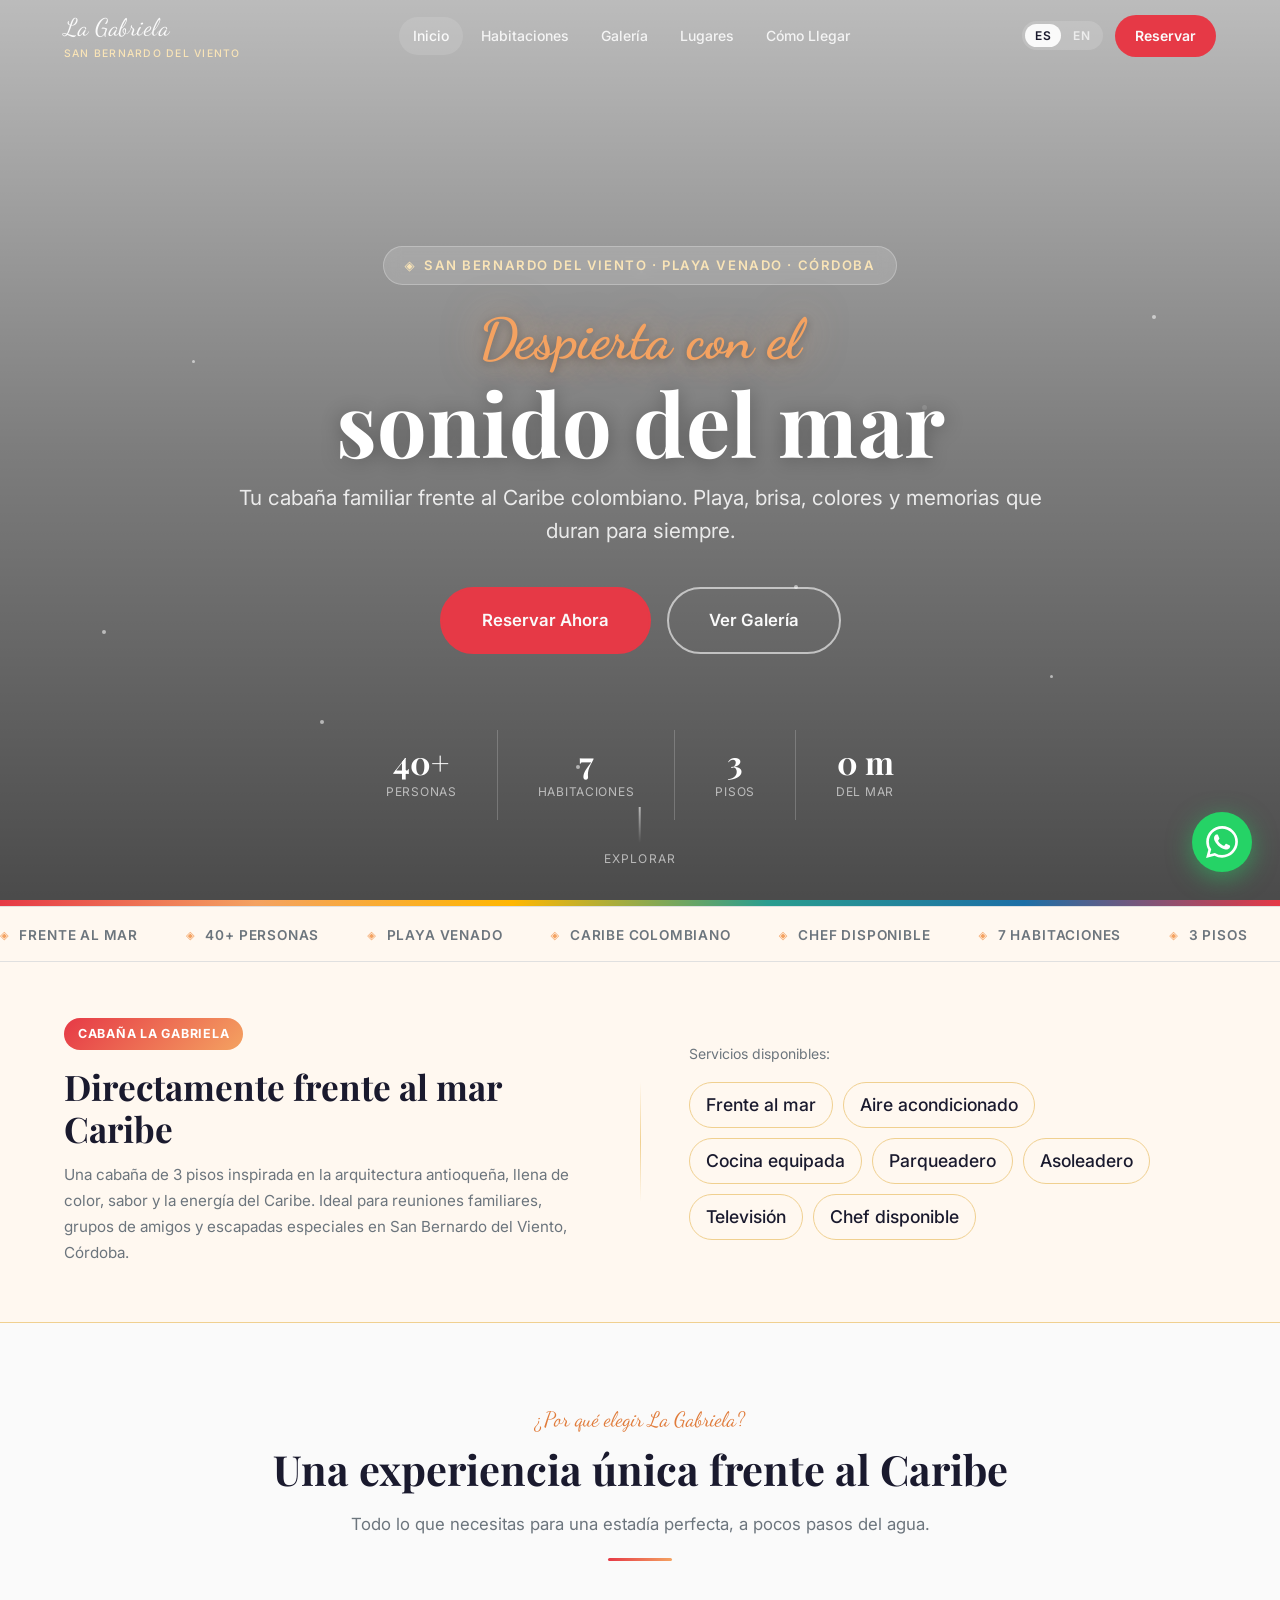
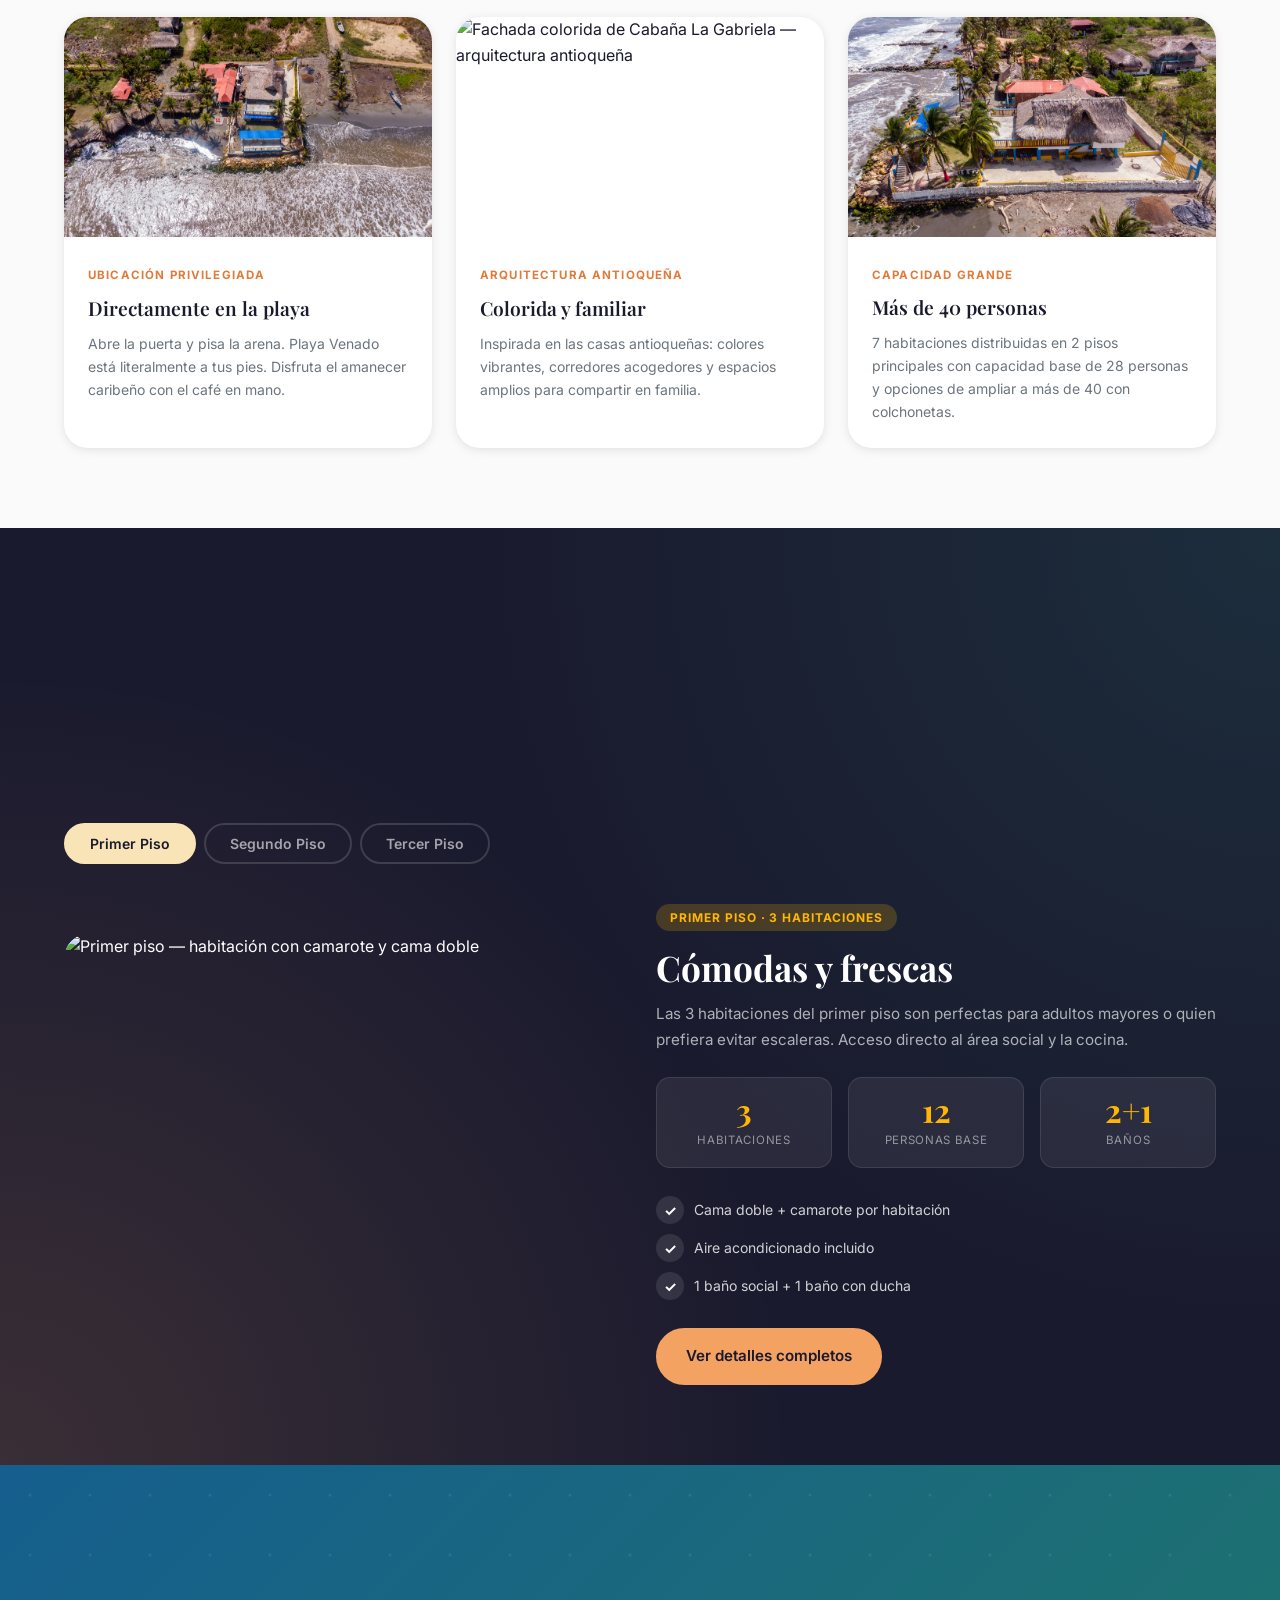
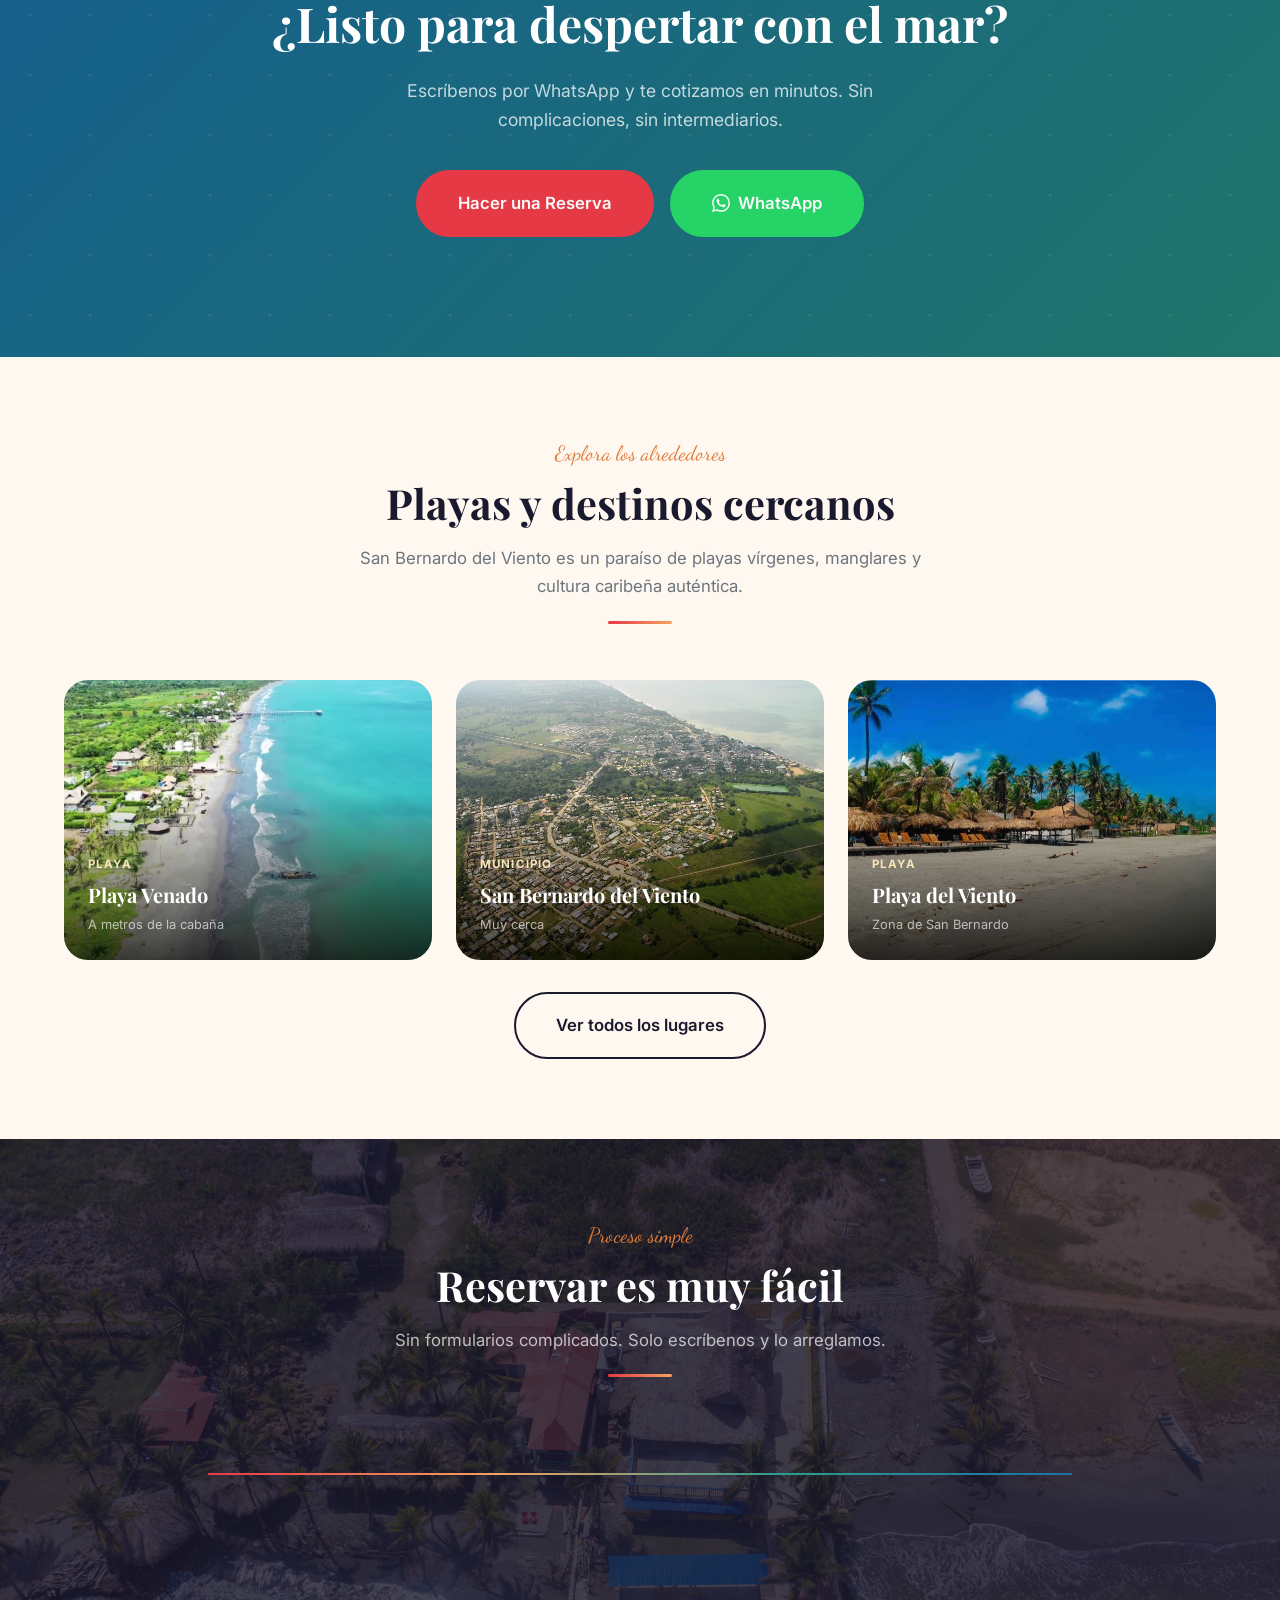
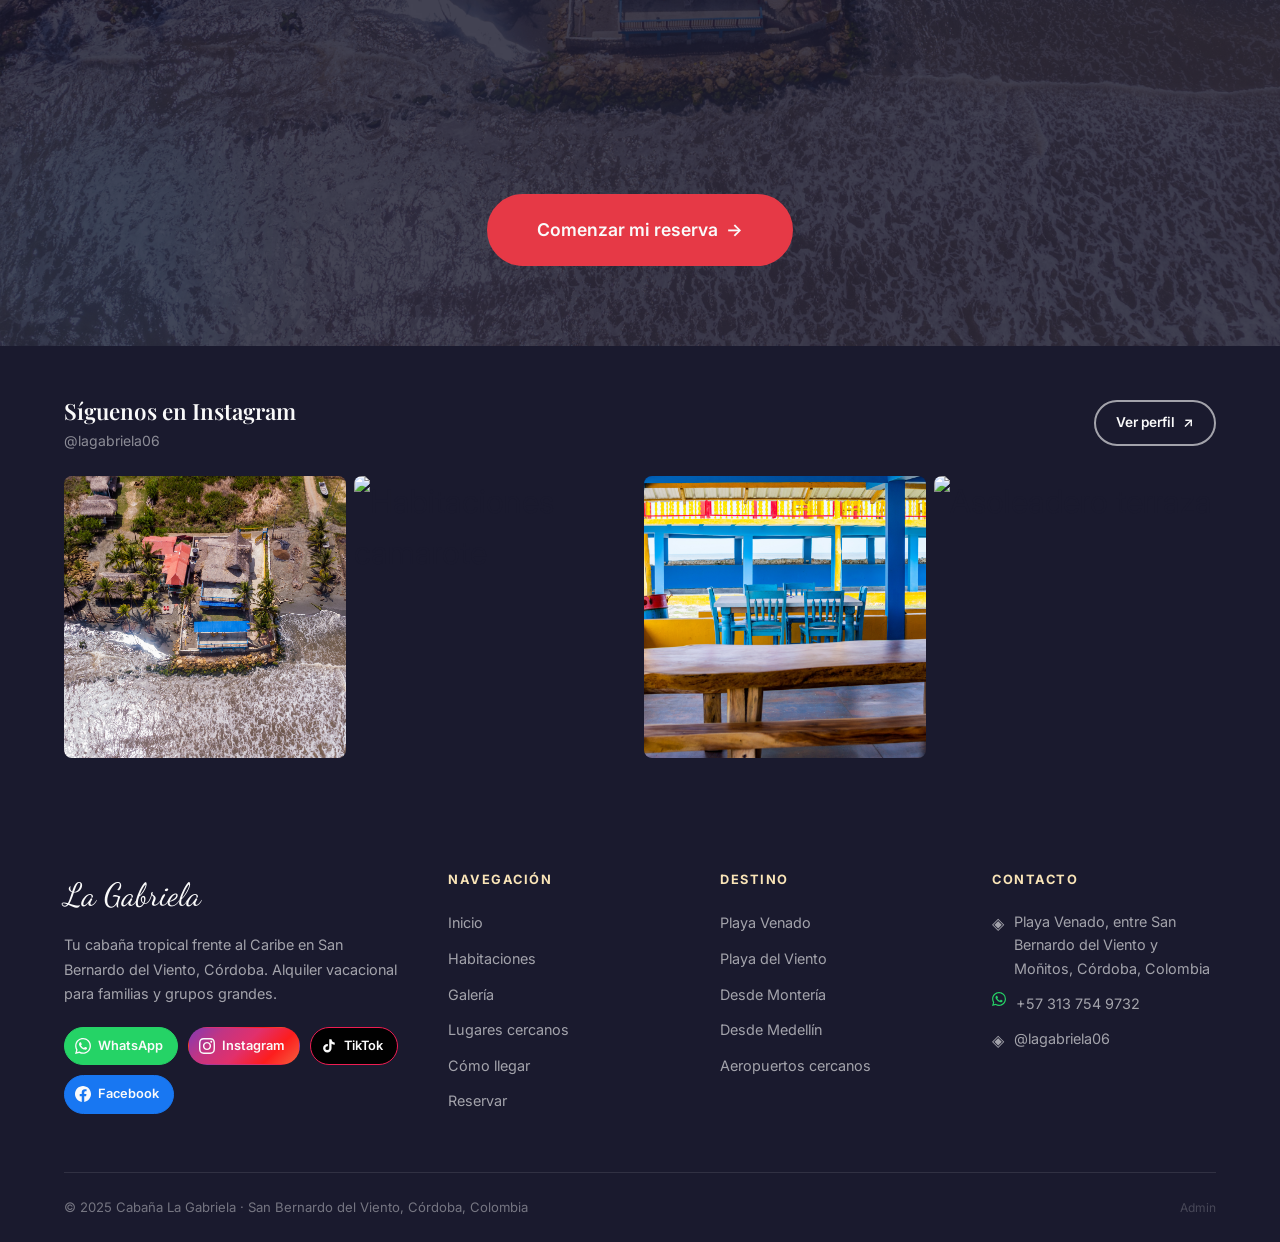
==== commit 9dbe9dca: "Falta parte celular y correciones menores" ====
--- a/web/index.html
+++ b/web/index.html
@@ -163,6 +163,36 @@
     @keyframes fadeIn   { from { opacity: 0; } to { opacity: 1; } }
     @keyframes scrollLine { 0%,100% { transform: scaleY(1); } 50% { transform: scaleY(0.5); } }
 
+    /* ===== HERO PARTICLES ===== */
+    .hero__particles {
+      position: absolute;
+      inset: 0;
+      z-index: 0;
+      pointer-events: none;
+      overflow: hidden;
+    }
+    .hero__particles span {
+      position: absolute;
+      width: 4px;
+      height: 4px;
+      background: rgba(255,255,255,0.55);
+      border-radius: 50%;
+      animation: particleFloat var(--dur, 6s) var(--delay, 0s) ease-in-out infinite alternate;
+    }
+    @keyframes particleFloat {
+      from { transform: translateY(0) translateX(0) scale(1); opacity: 0.4; }
+      to   { transform: translateY(-40px) translateX(var(--dx, 20px)) scale(1.5); opacity: 0.9; }
+    }
+
+    /* ===== HERO TITLE GLOW ===== */
+    .hero__title .script {
+      text-shadow: 0 0 40px rgba(244,162,97,0.5), 0 2px 10px rgba(0,0,0,0.3);
+    }
+    .hero__title .script:hover {
+      text-shadow: 0 0 60px rgba(244,162,97,0.8), 0 0 20px rgba(244,162,97,0.4);
+      transition: text-shadow 0.4s ease;
+    }
+
     /* ===== ABOUT STRIP ===== */
     .about-strip {
       background: var(--off-white);
@@ -623,7 +653,6 @@
 <nav class="navbar transparent" id="navbar">
   <div class="navbar__inner">
     <a href="index.html" class="navbar__logo">
-      <span class="navbar__logo-icon">🌴</span>
       <span>
         <span class="navbar__logo-text">La Gabriela</span>
         <span class="navbar__logo-sub">San Bernardo del Viento</span>
@@ -654,12 +683,12 @@
 
 <!-- Mobile Menu -->
 <div class="navbar__mobile" id="mobileMenu">
-  <a href="index.html"        class="navbar__link">🏠 Inicio</a>
-  <a href="habitaciones.html" class="navbar__link">🛏️ Habitaciones</a>
-  <a href="galeria.html"      class="navbar__link">📷 Galería</a>
-  <a href="lugares.html"      class="navbar__link">🗺️ Lugares</a>
-  <a href="como-llegar.html"  class="navbar__link">📍 Cómo Llegar</a>
-  <a href="reservas.html"     class="navbar__cta">Reservar Ahora</a>
+  <a href="index.html"        class="navbar__link" data-es="Inicio" data-en="Home">Inicio</a>
+  <a href="habitaciones.html" class="navbar__link" data-es="Habitaciones" data-en="Rooms">Habitaciones</a>
+  <a href="galeria.html"      class="navbar__link" data-es="Galería" data-en="Gallery">Galería</a>
+  <a href="lugares.html"      class="navbar__link" data-es="Lugares" data-en="Places">Lugares</a>
+  <a href="como-llegar.html"  class="navbar__link" data-es="Cómo Llegar" data-en="How to Arrive">Cómo Llegar</a>
+  <a href="reservas.html"     class="navbar__cta" data-es="Reservar Ahora" data-en="Book Now">Reservar Ahora</a>
   <div class="lang-toggle" style="margin-top:8px; align-self:flex-start;">
     <button class="lang-btn" data-lang="es">ES</button>
     <button class="lang-btn" data-lang="en">EN</button>
@@ -690,16 +719,30 @@
   </div>
   <div class="hero__overlay"></div>
 
+  <!-- Floating particles -->
+  <div class="hero__particles" aria-hidden="true">
+    <span style="left:8%;top:70%;--dur:5s;--delay:0s;--dx:15px"></span>
+    <span style="left:15%;top:40%;--dur:7s;--delay:1s;--dx:-10px;width:3px;height:3px"></span>
+    <span style="left:25%;top:80%;--dur:6s;--delay:0.5s;--dx:20px"></span>
+    <span style="left:35%;top:55%;--dur:8s;--delay:2s;--dx:-18px;width:6px;height:6px;opacity:0.3"></span>
+    <span style="left:50%;top:30%;--dur:5.5s;--delay:0.3s;--dx:12px;width:3px;height:3px"></span>
+    <span style="left:62%;top:65%;--dur:6.5s;--delay:1.5s;--dx:-15px"></span>
+    <span style="left:72%;top:45%;--dur:7.5s;--delay:0.8s;--dx:22px;width:5px;height:5px;opacity:0.25"></span>
+    <span style="left:82%;top:75%;--dur:5s;--delay:2.5s;--dx:-8px;width:3px;height:3px"></span>
+    <span style="left:90%;top:35%;--dur:8.5s;--delay:0.2s;--dx:10px"></span>
+    <span style="left:45%;top:85%;--dur:6s;--delay:3s;--dx:-20px;width:4px;height:4px"></span>
+  </div>
+
   <div class="hero__content">
     <div class="hero__eyebrow">
-      <span>📍</span>
+      <span>◈</span>
       <span data-es="San Bernardo del Viento · Playa Venado · Córdoba" data-en="San Bernardo del Viento · Venado Beach · Colombia">
         San Bernardo del Viento · Playa Venado · Córdoba
       </span>
     </div>
 
     <h1 class="hero__title">
-      <span class="script">Despierta con el</span>
+      <span class="script" data-es="Despierta con el" data-en="Wake up to the">Despierta con el</span>
       <span data-es="sonido del mar" data-en="sound of the sea">sonido del mar</span>
     </h1>
 
@@ -708,11 +751,11 @@
     </p>
 
     <div class="hero__actions">
-      <a href="reservas.html" class="btn btn-primary btn-lg" data-es="Reservar Ahora" data-en="Book Now">
-        🏖️ Reservar Ahora
+      <a href="reservas.html" class="btn btn-primary btn-lg neon-glow magnetic" data-es="Reservar Ahora" data-en="Book Now">
+        Reservar Ahora
       </a>
-      <a href="galeria.html" class="btn btn-outline btn-lg" data-es="Ver Galería" data-en="View Gallery">
-        📷 Ver Galería
+      <a href="galeria.html" class="btn btn-outline btn-lg magnetic" data-es="Ver Galería" data-en="View Gallery">
+        Ver Galería
       </a>
     </div>
   </div>
@@ -745,6 +788,29 @@
 <!-- Color strip -->
 <div class="color-strip"></div>
 
+<!-- MARQUEE STRIP -->
+<div class="marquee-wrap" aria-hidden="true">
+  <div class="marquee-track">
+    <span class="marquee-item" data-es="Frente al Mar" data-en="Beachfront">Frente al Mar</span>
+    <span class="marquee-item" data-es="40+ Personas" data-en="40+ Guests">40+ Personas</span>
+    <span class="marquee-item" data-es="Playa Venado" data-en="Venado Beach">Playa Venado</span>
+    <span class="marquee-item" data-es="Caribe Colombiano" data-en="Colombian Caribbean">Caribe Colombiano</span>
+    <span class="marquee-item" data-es="Chef Disponible" data-en="Chef Available">Chef Disponible</span>
+    <span class="marquee-item" data-es="7 Habitaciones" data-en="7 Rooms">7 Habitaciones</span>
+    <span class="marquee-item" data-es="3 Pisos" data-en="3 Floors">3 Pisos</span>
+    <span class="marquee-item" data-es="Arquitectura Antioqueña" data-en="Antioquian Architecture">Arquitectura Antioqueña</span>
+    <!-- duplicate for seamless loop -->
+    <span class="marquee-item" data-es="Frente al Mar" data-en="Beachfront">Frente al Mar</span>
+    <span class="marquee-item" data-es="40+ Personas" data-en="40+ Guests">40+ Personas</span>
+    <span class="marquee-item" data-es="Playa Venado" data-en="Venado Beach">Playa Venado</span>
+    <span class="marquee-item" data-es="Caribe Colombiano" data-en="Colombian Caribbean">Caribe Colombiano</span>
+    <span class="marquee-item" data-es="Chef Disponible" data-en="Chef Available">Chef Disponible</span>
+    <span class="marquee-item" data-es="7 Habitaciones" data-en="7 Rooms">7 Habitaciones</span>
+    <span class="marquee-item" data-es="3 Pisos" data-en="3 Floors">3 Pisos</span>
+    <span class="marquee-item" data-es="Arquitectura Antioqueña" data-en="Antioquian Architecture">Arquitectura Antioqueña</span>
+  </div>
+</div>
+
 <!-- ============================================================ -->
 <!--  ABOUT STRIP                                                 -->
 <!-- ============================================================ -->
@@ -752,7 +818,7 @@
   <div class="container">
     <div class="about-strip__inner">
       <div class="about-strip__text fade-in">
-        <div class="about-strip__badge">🌴 Cabaña La Gabriela</div>
+        <div class="about-strip__badge">Cabaña La Gabriela</div>
         <h2 class="about-strip__title" data-es="Directamente frente al mar Caribe" data-en="Directly facing the Caribbean Sea">
           Directamente frente al mar Caribe
         </h2>
@@ -766,13 +832,13 @@
       <div class="fade-in">
         <p class="text-sm text-gray mb-16" data-es="Servicios disponibles:" data-en="Available amenities:">Servicios disponibles:</p>
         <div class="about-strip__amenities">
-          <span class="amenity-item">🌊 <span data-es="Frente al mar" data-en="Beachfront">Frente al mar</span></span>
-          <span class="amenity-item">❄️ <span data-es="Aire acondicionado" data-en="Air conditioning">Aire acondicionado</span></span>
-          <span class="amenity-item">🍳 <span data-es="Cocina equipada" data-en="Equipped kitchen">Cocina equipada</span></span>
-          <span class="amenity-item">🚗 <span data-es="Parqueadero" data-en="Parking">Parqueadero</span></span>
-          <span class="amenity-item">☀️ <span data-es="Asoleadero" data-en="Sun deck">Asoleadero</span></span>
-          <span class="amenity-item">📺 <span data-es="Televisión" data-en="TV">Televisión</span></span>
-          <span class="amenity-item">👨‍🍳 <span data-es="Chef disponible" data-en="Chef available">Chef disponible</span></span>
+          <span class="amenity-item"><span data-es="Frente al mar" data-en="Beachfront">Frente al mar</span></span>
+          <span class="amenity-item"><span data-es="Aire acondicionado" data-en="Air conditioning">Aire acondicionado</span></span>
+          <span class="amenity-item"><span data-es="Cocina equipada" data-en="Equipped kitchen">Cocina equipada</span></span>
+          <span class="amenity-item"><span data-es="Parqueadero" data-en="Parking">Parqueadero</span></span>
+          <span class="amenity-item"><span data-es="Asoleadero" data-en="Sun deck">Asoleadero</span></span>
+          <span class="amenity-item"><span data-es="Televisión" data-en="TV">Televisión</span></span>
+          <span class="amenity-item"><span data-es="Chef disponible" data-en="Chef available">Chef disponible</span></span>
         </div>
       </div>
     </div>
@@ -784,7 +850,7 @@
 <!-- ============================================================ -->
 <section class="section highlights">
   <div class="container">
-    <div class="section-header fade-in">
+    <div class="section-header blur-in">
       <span class="eyebrow" data-es="¿Por qué elegir La Gabriela?" data-en="Why choose La Gabriela?">¿Por qué elegir La Gabriela?</span>
       <h2 data-es="Una experiencia única frente al Caribe" data-en="A unique experience facing the Caribbean">Una experiencia única frente al Caribe</h2>
       <p data-es="Todo lo que necesitas para una estadía perfecta, a pocos pasos del agua." data-en="Everything you need for a perfect stay, steps from the water.">
@@ -794,7 +860,7 @@
     </div>
 
     <div class="grid-3 stagger">
-      <div class="highlight-card fade-in">
+      <div class="highlight-card fade-in shimmer spotlight-card">
         <div class="highlight-card__image">
           <img src="img/DJI_0628.jpg" alt="Vista aérea de Cabaña La Gabriela frente al mar Caribe">
         </div>
@@ -807,7 +873,7 @@
         </div>
       </div>
 
-      <div class="highlight-card fade-in">
+      <div class="highlight-card fade-in shimmer spotlight-card">
         <div class="highlight-card__image">
           <img src="img/Hero.jpg" alt="Fachada colorida de Cabaña La Gabriela — arquitectura antioqueña">
         </div>
@@ -820,7 +886,7 @@
         </div>
       </div>
 
-      <div class="highlight-card fade-in">
+      <div class="highlight-card fade-in shimmer tilt-card">
         <div class="highlight-card__image">
           <img src="img/DJI_0621.jpg" alt="Vista aérea completa de Cabaña La Gabriela — capacidad para más de 40 personas">
         </div>
@@ -841,7 +907,7 @@
 <!-- ============================================================ -->
 <section class="section rooms-preview">
   <div class="container">
-    <div class="section-header fade-in" style="color:white;">
+    <div class="section-header blur-in" style="color:white;">
       <span class="eyebrow" style="color: var(--sand);" data-es="Nuestros espacios" data-en="Our spaces">Nuestros espacios</span>
       <h2 style="color:white;" data-es="Habitaciones para cada grupo" data-en="Rooms for every group">Habitaciones para cada grupo</h2>
       <p style="color:rgba(255,255,255,0.6);" data-es="Desde el primer piso con vista al jardín hasta el segundo con vista al mar." data-en="From the first floor with garden views to the second floor with sea views.">
@@ -851,9 +917,9 @@
     </div>
 
     <div class="rooms-tabs">
-      <button class="rooms-tab active" onclick="showRoomsPanel(0, this)" data-es="Primer Piso" data-en="First Floor">🏠 Primer Piso</button>
-      <button class="rooms-tab" onclick="showRoomsPanel(1, this)" data-es="Segundo Piso" data-en="Second Floor">🌊 Segundo Piso</button>
-      <button class="rooms-tab" onclick="showRoomsPanel(2, this)" data-es="Tercer Piso" data-en="Third Floor">☀️ Tercer Piso</button>
+      <button class="rooms-tab active" onclick="showRoomsPanel(0, this)" data-es="Primer Piso" data-en="First Floor">Primer Piso</button>
+      <button class="rooms-tab" onclick="showRoomsPanel(1, this)" data-es="Segundo Piso" data-en="Second Floor">Segundo Piso</button>
+      <button class="rooms-tab" onclick="showRoomsPanel(2, this)" data-es="Tercer Piso" data-en="Third Floor">Tercer Piso</button>
     </div>
 
     <!-- Panel 1 -->
@@ -882,9 +948,9 @@
           </div>
         </div>
         <div class="rooms-features">
-          <div class="rooms-feature"><span>🛏️</span> <span data-es="Cama doble + camarote por habitación" data-en="Double bed + bunk bed per room">Cama doble + camarote por habitación</span></div>
-          <div class="rooms-feature"><span>❄️</span> <span data-es="Aire acondicionado incluido" data-en="Air conditioning included">Aire acondicionado incluido</span></div>
-          <div class="rooms-feature"><span>🚿</span> <span data-es="2 baños sociales + 1 con ducha" data-en="2 social bathrooms + 1 with shower">2 baños sociales + 1 con ducha</span></div>
+          <div class="rooms-feature"><span class="fi">✓</span> <span data-es="Cama doble + camarote por habitación" data-en="Double bed + bunk bed per room">Cama doble + camarote por habitación</span></div>
+          <div class="rooms-feature"><span class="fi">✓</span> <span data-es="Aire acondicionado incluido" data-en="Air conditioning included">Aire acondicionado incluido</span></div>
+          <div class="rooms-feature"><span class="fi">✓</span> <span data-es="1 baño social + 1 baño con ducha" data-en="1 social bathroom + 1 with shower">1 baño social + 1 baño con ducha</span></div>
         </div>
         <a href="habitaciones.html" class="btn btn-secondary" data-es="Ver detalles completos" data-en="View full details">Ver detalles completos →</a>
       </div>
@@ -916,9 +982,9 @@
           </div>
         </div>
         <div class="rooms-features">
-          <div class="rooms-feature"><span>🛏️</span> <span data-es="Cama doble + camarote (+ opción colchoneta)" data-en="Double bed + bunk bed (+ mattress option)">Cama doble + camarote (+ opción colchoneta)</span></div>
-          <div class="rooms-feature"><span>🚿</span> <span data-es="2 habitaciones con baño privado" data-en="2 rooms with private bathroom">2 habitaciones con baño privado</span></div>
-          <div class="rooms-feature"><span>🌊</span> <span data-es="Vista al mar desde los corredores" data-en="Sea view from the corridors">Vista al mar desde los corredores</span></div>
+          <div class="rooms-feature"><span class="fi">✓</span> <span data-es="Cama doble + camarote (+ opción colchoneta)" data-en="Double bed + bunk bed (+ mattress option)">Cama doble + camarote (+ opción colchoneta)</span></div>
+          <div class="rooms-feature"><span class="fi">✓</span> <span data-es="2 habitaciones con baño privado" data-en="2 rooms with private bathroom">2 habitaciones con baño privado</span></div>
+          <div class="rooms-feature"><span class="fi">✓</span> <span data-es="Vista al mar desde los corredores" data-en="Sea view from the corridors">Vista al mar desde los corredores</span></div>
         </div>
         <a href="habitaciones.html" class="btn btn-secondary" data-es="Ver detalles completos" data-en="View full details">Ver detalles completos →</a>
       </div>
@@ -950,9 +1016,9 @@
           </div>
         </div>
         <div class="rooms-features">
-          <div class="rooms-feature"><span>🌅</span> <span data-es="Vista panorámica 360° al Caribe" data-en="360° panoramic Caribbean view">Vista panorámica 360° al Caribe</span></div>
-          <div class="rooms-feature"><span>💨</span> <span data-es="Brisa natural del mar" data-en="Natural sea breeze">Brisa natural del mar</span></div>
-          <div class="rooms-feature"><span>📋</span> <span data-es="Consultar disponibilidad" data-en="Check availability">Consultar disponibilidad</span></div>
+          <div class="rooms-feature"><span class="fi">✓</span> <span data-es="Vista panorámica 360° al Caribe" data-en="360° panoramic Caribbean view">Vista panorámica 360° al Caribe</span></div>
+          <div class="rooms-feature"><span class="fi">✓</span> <span data-es="Brisa natural del mar" data-en="Natural sea breeze">Brisa natural del mar</span></div>
+          <div class="rooms-feature"><span class="fi">✓</span> <span data-es="Consultar disponibilidad" data-en="Check availability">Consultar disponibilidad</span></div>
         </div>
         <a href="reservas.html" class="btn btn-secondary" data-es="Consultar por WhatsApp" data-en="Inquire on WhatsApp">Consultar por WhatsApp →</a>
       </div>
@@ -965,8 +1031,8 @@
 <!-- ============================================================ -->
 <section class="sea-cta">
   <div class="container">
-    <div class="sea-cta__content fade-in">
-      <span class="sea-cta__icon">🌊</span>
+    <div class="sea-cta__content blur-in">
+      
       <h2 class="sea-cta__title" data-es="¿Listo para despertar con el mar?" data-en="Ready to wake up to the sea?">
         ¿Listo para despertar con el mar?
       </h2>
@@ -974,11 +1040,12 @@
         Escríbenos por WhatsApp y te cotizamos en minutos. Sin complicaciones, sin intermediarios.
       </p>
       <div class="sea-cta__actions">
-        <a href="reservas.html" class="btn btn-primary btn-lg" data-es="Hacer una Reserva" data-en="Make a Reservation">🏖️ Hacer una Reserva</a>
+        <a href="reservas.html" class="btn btn-primary btn-lg" data-es="Hacer una Reserva" data-en="Make a Reservation">Hacer una Reserva</a>
         <a href="https://wa.me/573137549732?text=Hola%2C%20me%20interesa%20la%20Caba%C3%B1a%20La%20Gabriela%20%F0%9F%8C%B4"
            target="_blank" rel="noopener"
            class="btn btn-whatsapp btn-lg">
-          📱 WhatsApp
+          <svg width="18" height="18" viewBox="0 0 24 24" fill="currentColor" style="flex-shrink:0"><path d="M17.472 14.382c-.297-.149-1.758-.867-2.03-.967-.273-.099-.471-.148-.67.15-.197.297-.767.966-.94 1.164-.173.199-.347.223-.644.075-.297-.15-1.255-.463-2.39-1.475-.883-.788-1.48-1.761-1.653-2.059-.173-.297-.018-.458.13-.606.134-.133.298-.347.446-.52.149-.174.198-.298.298-.497.099-.198.05-.371-.025-.52-.075-.149-.669-1.612-.916-2.207-.242-.579-.487-.5-.669-.51-.173-.008-.371-.01-.57-.01-.198 0-.52.074-.792.372-.272.297-1.04 1.016-1.04 2.479 0 1.462 1.065 2.875 1.213 3.074.149.198 2.096 3.2 5.077 4.487.709.306 1.262.489 1.694.625.712.227 1.36.195 1.871.118.571-.085 1.758-.719 2.006-1.413.248-.694.248-1.289.173-1.413-.074-.124-.272-.198-.57-.347m-5.421 7.403h-.004a9.87 9.87 0 01-5.031-1.378l-.361-.214-3.741.982.998-3.648-.235-.374a9.86 9.86 0 01-1.51-5.26c.001-5.45 4.436-9.884 9.888-9.884 2.64 0 5.122 1.03 6.988 2.898a9.825 9.825 0 012.893 6.994c-.003 5.45-4.437 9.884-9.885 9.884m8.413-18.297A11.815 11.815 0 0012.05 0C5.495 0 .16 5.335.157 11.892c0 2.096.547 4.142 1.588 5.945L.057 24l6.305-1.654a11.882 11.882 0 005.683 1.448h.005c6.554 0 11.89-5.335 11.893-11.893a11.821 11.821 0 00-3.48-8.413z"/></svg>
+          <span data-es="WhatsApp" data-en="WhatsApp">WhatsApp</span>
         </a>
       </div>
     </div>
@@ -990,7 +1057,7 @@
 <!-- ============================================================ -->
 <section class="section" style="background: var(--off-white);">
   <div class="container">
-    <div class="section-header fade-in">
+    <div class="section-header blur-in">
       <span class="eyebrow" data-es="Explora los alrededores" data-en="Explore the surroundings">Explora los alrededores</span>
       <h2 data-es="Playas y destinos cercanos" data-en="Nearby beaches and destinations">Playas y destinos cercanos</h2>
       <p data-es="San Bernardo del Viento es un paraíso de playas vírgenes, manglares y cultura caribeña auténtica." data-en="San Bernardo del Viento is a paradise of pristine beaches, mangroves, and authentic Caribbean culture.">
@@ -1001,7 +1068,7 @@
 
     <div class="location-cards stagger">
       <a href="lugares.html" class="location-card fade-in">
-        <div class="location-card__bg" style="background: linear-gradient(135deg, #1D6FA6, #48CAE4);">🏖️</div>
+        <div class="location-card__bg" style="background: linear-gradient(135deg, #1D6FA6, #48CAE4);"><img src="img/lugar-playa-venado.jpg" alt="Playa Venado" style="width:100%;height:100%;object-fit:cover;"></div>
         <div class="location-card__overlay"></div>
         <div class="location-card__content">
           <div class="location-card__label" data-es="Playa" data-en="Beach">Playa</div>
@@ -1012,7 +1079,7 @@
       </a>
 
       <a href="lugares.html" class="location-card fade-in">
-        <div class="location-card__bg" style="background: linear-gradient(135deg, #2A9D8F, #2D6A4F);">🌿</div>
+        <div class="location-card__bg" style="background: linear-gradient(135deg, #2A9D8F, #2D6A4F);"><img src="img/lugar-san-bernardo.jpg" alt="San Bernardo del Viento" style="width:100%;height:100%;object-fit:cover;"></div>
         <div class="location-card__overlay"></div>
         <div class="location-card__content">
           <div class="location-card__label" data-es="Municipio" data-en="Municipality">Municipio</div>
@@ -1023,7 +1090,7 @@
       </a>
 
       <a href="lugares.html" class="location-card fade-in">
-        <div class="location-card__bg" style="background: linear-gradient(135deg, #E63946, #F4A261);">🌅</div>
+        <div class="location-card__bg" style="background: linear-gradient(135deg, #E63946, #F4A261);"><img src="img/lugar-playa-viento.jpg" alt="Playa del Viento" style="width:100%;height:100%;object-fit:cover;"></div>
         <div class="location-card__overlay"></div>
         <div class="location-card__content">
           <div class="location-card__label" data-es="Playa" data-en="Beach">Playa</div>
@@ -1043,47 +1110,74 @@
 <!-- ============================================================ -->
 <!--  CÓMO FUNCIONA                                               -->
 <!-- ============================================================ -->
-<section class="section" style="background: var(--white);">
-  <div class="container">
-    <div class="section-header fade-in">
+<section class="section" style="position:relative; background: var(--dark); overflow:hidden;">
+  <div style="position:absolute;inset:0;z-index:0;">
+    <img src="img/DJI_0628.jpg" alt="Vista aérea Cabaña La Gabriela"
+         style="width:100%;height:100%;object-fit:cover;opacity:0.18;">
+  </div>
+  <div class="blob-wrap" aria-hidden="true">
+    <div class="blob blob-1"></div>
+    <div class="blob blob-2"></div>
+  </div>
+  <div class="container" style="position:relative;z-index:1;">
+    <div class="section-header blur-in">
       <span class="eyebrow" data-es="Proceso simple" data-en="Simple process">Proceso simple</span>
-      <h2 data-es="Reservar es muy fácil" data-en="Booking is very easy">Reservar es muy fácil</h2>
-      <p data-es="Sin formularios complicados. Solo escríbenos y lo arreglamos." data-en="No complicated forms. Just message us and we'll sort it out.">
+      <h2 style="color:white;" data-es="Reservar es muy fácil" data-en="Booking is very easy">Reservar es muy fácil</h2>
+      <p style="color:rgba(255,255,255,0.7);" data-es="Sin formularios complicados. Solo escríbenos y lo arreglamos." data-en="No complicated forms. Just message us and we'll sort it out.">
         Sin formularios complicados. Solo escríbenos y lo arreglamos.
       </p>
       <div class="section-divider"></div>
     </div>
 
     <div class="steps stagger">
-      <div class="step fade-in">
+      <div class="step fade-in" style="background:rgba(255,255,255,0.07);border-radius:16px;padding:28px 20px;">
         <div class="step__num">1</div>
-        <div class="step__icon">📋</div>
-        <h4 class="step__title" data-es="Llena el formulario" data-en="Fill the form">Llena el formulario</h4>
-        <p class="step__text" data-es="Cuéntanos tus fechas, cantidad de personas y preferencias de habitación." data-en="Tell us your dates, number of guests, and room preferences.">
+        <div class="step__icon">
+          <!-- Form / pencil icon -->
+          <svg width="26" height="26" viewBox="0 0 24 24" fill="none" stroke="rgba(255,255,255,0.85)" stroke-width="2" stroke-linecap="round" stroke-linejoin="round">
+            <path d="M11 4H4a2 2 0 0 0-2 2v14a2 2 0 0 0 2 2h14a2 2 0 0 0 2-2v-7"/>
+            <path d="M18.5 2.5a2.121 2.121 0 0 1 3 3L12 15l-4 1 1-4 9.5-9.5z"/>
+          </svg>
+        </div>
+        <h4 class="step__title" style="color:white;" data-es="Llena el formulario" data-en="Fill the form">Llena el formulario</h4>
+        <p class="step__text" style="color:rgba(255,255,255,0.65);" data-es="Cuéntanos tus fechas, cantidad de personas y preferencias de habitación." data-en="Tell us your dates, number of guests, and room preferences.">
           Cuéntanos tus fechas, cantidad de personas y preferencias de habitación.
         </p>
       </div>
-      <div class="step fade-in">
+      <div class="step fade-in" style="background:rgba(255,255,255,0.07);border-radius:16px;padding:28px 20px;">
         <div class="step__num">2</div>
-        <div class="step__icon">📱</div>
-        <h4 class="step__title" data-es="Te contactamos" data-en="We contact you">Te contactamos</h4>
-        <p class="step__text" data-es="Te respondemos por WhatsApp con la disponibilidad y cotización en minutos." data-en="We reply via WhatsApp with availability and a quote in minutes.">
+        <div class="step__icon"><svg width="28" height="28" viewBox="0 0 24 24" fill="#25D366"><path d="M17.472 14.382c-.297-.149-1.758-.867-2.03-.967-.273-.099-.471-.148-.67.15-.197.297-.767.966-.94 1.164-.173.199-.347.223-.644.075-.297-.15-1.255-.463-2.39-1.475-.883-.788-1.48-1.761-1.653-2.059-.173-.297-.018-.458.13-.606.134-.133.298-.347.446-.52.149-.174.198-.298.298-.497.099-.198.05-.371-.025-.52-.075-.149-.669-1.612-.916-2.207-.242-.579-.487-.5-.669-.51-.173-.008-.371-.01-.57-.01-.198 0-.52.074-.792.372-.272.297-1.04 1.016-1.04 2.479 0 1.462 1.065 2.875 1.213 3.074.149.198 2.096 3.2 5.077 4.487.709.306 1.262.489 1.694.625.712.227 1.36.195 1.871.118.571-.085 1.758-.719 2.006-1.413.248-.694.248-1.289.173-1.413-.074-.124-.272-.198-.57-.347m-5.421 7.403h-.004a9.87 9.87 0 01-5.031-1.378l-.361-.214-3.741.982.998-3.648-.235-.374a9.86 9.86 0 01-1.51-5.26c.001-5.45 4.436-9.884 9.888-9.884 2.64 0 5.122 1.03 6.988 2.898a9.825 9.825 0 012.893 6.994c-.003 5.45-4.437 9.884-9.885 9.884m8.413-18.297A11.815 11.815 0 0012.05 0C5.495 0 .16 5.335.157 11.892c0 2.096.547 4.142 1.588 5.945L.057 24l6.305-1.654a11.882 11.882 0 005.683 1.448h.005c6.554 0 11.89-5.335 11.893-11.893a11.821 11.821 0 00-3.48-8.413z"/></svg></div>
+        <h4 class="step__title" style="color:white;" data-es="Te contactamos" data-en="We contact you">Te contactamos</h4>
+        <p class="step__text" style="color:rgba(255,255,255,0.65);" data-es="Te respondemos por WhatsApp con la disponibilidad y cotización en minutos." data-en="We reply via WhatsApp with availability and a quote in minutes.">
           Te respondemos por WhatsApp con la disponibilidad y cotización en minutos.
         </p>
       </div>
-      <div class="step fade-in">
+      <div class="step fade-in" style="background:rgba(255,255,255,0.07);border-radius:16px;padding:28px 20px;">
         <div class="step__num">3</div>
-        <div class="step__icon">✅</div>
-        <h4 class="step__title" data-es="Confirmas la reserva" data-en="You confirm">Confirmas la reserva</h4>
-        <p class="step__text" data-es="Acordamos los detalles y confirmas con un depósito. ¡Listo!" data-en="We agree on details and you confirm with a deposit. Done!">
+        <div class="step__icon">
+          <!-- Shield check / confirm icon -->
+          <svg width="26" height="26" viewBox="0 0 24 24" fill="none" stroke="rgba(255,255,255,0.85)" stroke-width="2" stroke-linecap="round" stroke-linejoin="round">
+            <path d="M12 22s8-4 8-10V5l-8-3-8 3v7c0 6 8 10 8 10z"/>
+            <polyline points="9 12 11 14 15 10"/>
+          </svg>
+        </div>
+        <h4 class="step__title" style="color:white;" data-es="Confirmas la reserva" data-en="You confirm">Confirmas la reserva</h4>
+        <p class="step__text" style="color:rgba(255,255,255,0.65);" data-es="Acordamos los detalles y confirmas con un depósito. ¡Listo!" data-en="We agree on details and you confirm with a deposit. Done!">
           Acordamos los detalles y confirmas con un depósito. ¡Listo!
         </p>
       </div>
-      <div class="step fade-in">
+      <div class="step fade-in" style="background:rgba(255,255,255,0.07);border-radius:16px;padding:28px 20px;">
         <div class="step__num">4</div>
-        <div class="step__icon">🌊</div>
-        <h4 class="step__title" data-es="Disfruta el Caribe" data-en="Enjoy the Caribbean">Disfruta el Caribe</h4>
-        <p class="step__text" data-es="Llega a la cabaña y despierta con el sonido del mar. Así de simple." data-en="Arrive at the cabin and wake up to the sound of the sea. That simple.">
+        <div class="step__icon">
+          <!-- Sun / waves icon -->
+          <svg width="26" height="26" viewBox="0 0 24 24" fill="none" stroke="rgba(255,255,255,0.85)" stroke-width="2" stroke-linecap="round" stroke-linejoin="round">
+            <circle cx="12" cy="10" r="4"/>
+            <path d="M12 2v2M12 18v2M4.93 4.93l1.41 1.41M17.66 17.66l1.41 1.41M2 12h2M20 12h2M4.93 19.07l1.41-1.41M17.66 6.34l1.41-1.41"/>
+            <path d="M2 20c2-2 4-3 6-3s4 1 6 1 4-1 6-3" stroke-width="1.8"/>
+          </svg>
+        </div>
+        <h4 class="step__title" style="color:white;" data-es="Disfruta el Caribe" data-en="Enjoy the Caribbean">Disfruta el Caribe</h4>
+        <p class="step__text" style="color:rgba(255,255,255,0.65);" data-es="Llega a la cabaña y despierta con el sonido del mar. Así de simple." data-en="Arrive at the cabin and wake up to the sound of the sea. That simple.">
           Llega a la cabaña y despierta con el sonido del mar. Así de simple.
         </p>
       </div>
@@ -1115,19 +1209,19 @@
     <div class="instagram-grid">
       <div class="instagram-tile">
         <div class="instagram-tile__bg"><img src="img/DJI_0628.jpg" alt="Vista aérea cabaña" loading="lazy" style="width:100%;height:100%;object-fit:cover;"></div>
-        <div class="instagram-tile__overlay">📸</div>
+        <div class="instagram-tile__overlay"></div>
       </div>
       <div class="instagram-tile">
         <div class="instagram-tile__bg"><img src="img/DSC_0029.jpg" alt="Habitaciones camarote" loading="lazy" style="width:100%;height:100%;object-fit:cover;"></div>
-        <div class="instagram-tile__overlay">📸</div>
+        <div class="instagram-tile__overlay"></div>
       </div>
       <div class="instagram-tile">
         <div class="instagram-tile__bg"><img src="img/DSC_0025.jpg" alt="Comedor vista al mar" loading="lazy" style="width:100%;height:100%;object-fit:cover;"></div>
-        <div class="instagram-tile__overlay">📸</div>
+        <div class="instagram-tile__overlay"></div>
       </div>
       <div class="instagram-tile">
         <div class="instagram-tile__bg"><img src="img/Asoleadero.jpg" alt="Asoleadero terraza" loading="lazy" style="width:100%;height:100%;object-fit:cover;"></div>
-        <div class="instagram-tile__overlay">📸</div>
+        <div class="instagram-tile__overlay"></div>
       </div>
     </div>
   </div>
@@ -1140,15 +1234,27 @@
   <div class="container">
     <div class="footer__grid">
       <div class="footer__brand">
-        <span class="logo-text">🌴 La Gabriela</span>
+        <span class="logo-text">La Gabriela</span>
         <p data-es="Tu cabaña tropical frente al Caribe en San Bernardo del Viento, Córdoba. Alquiler vacacional para familias y grupos grandes." data-en="Your tropical cabin facing the Caribbean in San Bernardo del Viento, Córdoba. Vacation rental for families and large groups.">
           Tu cabaña tropical frente al Caribe en San Bernardo del Viento, Córdoba. Alquiler vacacional para familias y grupos grandes.
         </p>
         <div class="footer__socials">
-          <a href="https://wa.me/573137549732" target="_blank" rel="noopener" class="footer__social-link" title="WhatsApp">📱</a>
-          <a href="https://instagram.com/lagabriela06" target="_blank" rel="noopener" class="footer__social-link" title="Instagram">📷</a>
-          <a href="https://tiktok.com/@la_gabriela06" target="_blank" rel="noopener" class="footer__social-link" title="TikTok">🎵</a>
-          <a href="https://facebook.com/CabañaLaGabriela" target="_blank" rel="noopener" class="footer__social-link" title="Facebook">👍</a>
+          <a href="https://wa.me/573137549732" target="_blank" rel="noopener" class="footer__social-link sl-whatsapp">
+            <svg viewBox="0 0 24 24"><path d="M17.472 14.382c-.297-.149-1.758-.867-2.03-.967-.273-.099-.471-.148-.67.15-.197.297-.767.966-.94 1.164-.173.199-.347.223-.644.075-.297-.15-1.255-.463-2.39-1.475-.883-.788-1.48-1.761-1.653-2.059-.173-.297-.018-.458.13-.606.134-.133.298-.347.446-.52.149-.174.198-.298.298-.497.099-.198.05-.371-.025-.52-.075-.149-.669-1.612-.916-2.207-.242-.579-.487-.5-.669-.51-.173-.008-.371-.01-.57-.01-.198 0-.52.074-.792.372-.272.297-1.04 1.016-1.04 2.479 0 1.462 1.065 2.875 1.213 3.074.149.198 2.096 3.2 5.077 4.487.709.306 1.262.489 1.694.625.712.227 1.36.195 1.871.118.571-.085 1.758-.719 2.006-1.413.248-.694.248-1.289.173-1.413-.074-.124-.272-.198-.57-.347m-5.421 7.403h-.004a9.87 9.87 0 01-5.031-1.378l-.361-.214-3.741.982.998-3.648-.235-.374a9.86 9.86 0 01-1.51-5.26c.001-5.45 4.436-9.884 9.888-9.884 2.64 0 5.122 1.03 6.988 2.898a9.825 9.825 0 012.893 6.994c-.003 5.45-4.437 9.884-9.885 9.884m8.413-18.297A11.815 11.815 0 0012.05 0C5.495 0 .16 5.335.157 11.892c0 2.096.547 4.142 1.588 5.945L.057 24l6.305-1.654a11.882 11.882 0 005.683 1.448h.005c6.554 0 11.89-5.335 11.893-11.893a11.821 11.821 0 00-3.48-8.413z"/></svg>
+            WhatsApp
+          </a>
+          <a href="https://instagram.com/lagabriela06" target="_blank" rel="noopener" class="footer__social-link sl-instagram">
+            <svg viewBox="0 0 24 24"><path d="M12 2.163c3.204 0 3.584.012 4.85.07 3.252.148 4.771 1.691 4.919 4.919.058 1.265.069 1.645.069 4.849 0 3.205-.012 3.584-.069 4.849-.149 3.225-1.664 4.771-4.919 4.919-1.266.058-1.644.07-4.85.07-3.204 0-3.584-.012-4.849-.07-3.26-.149-4.771-1.699-4.919-4.92-.058-1.265-.07-1.644-.07-4.849 0-3.204.013-3.583.07-4.849.149-3.227 1.664-4.771 4.919-4.919 1.266-.057 1.645-.069 4.849-.069zm0-2.163c-3.259 0-3.667.014-4.947.072-4.358.2-6.78 2.618-6.98 6.98-.059 1.281-.073 1.689-.073 4.948 0 3.259.014 3.668.072 4.948.2 4.358 2.618 6.78 6.98 6.98 1.281.058 1.689.072 4.948.072 3.259 0 3.668-.014 4.948-.072 4.354-.2 6.782-2.618 6.979-6.98.059-1.28.073-1.689.073-4.948 0-3.259-.014-3.667-.072-4.947-.196-4.354-2.617-6.78-6.979-6.98-1.281-.059-1.69-.073-4.949-.073zm0 5.838c-3.403 0-6.162 2.759-6.162 6.162s2.759 6.163 6.162 6.163 6.162-2.759 6.162-6.163c0-3.403-2.759-6.162-6.162-6.162zm0 10.162c-2.209 0-4-1.79-4-4 0-2.209 1.791-4 4-4s4 1.791 4 4c0 2.21-1.791 4-4 4zm6.406-11.845c-.796 0-1.441.645-1.441 1.44s.645 1.44 1.441 1.44c.795 0 1.439-.645 1.439-1.44s-.644-1.44-1.439-1.44z"/></svg>
+            Instagram
+          </a>
+          <a href="https://tiktok.com/@la_gabriela06" target="_blank" rel="noopener" class="footer__social-link sl-tiktok">
+            <svg viewBox="0 0 24 24"><path d="M19.59 6.69a4.83 4.83 0 0 1-3.77-4.25V2h-3.45v13.67a2.89 2.89 0 0 1-2.88 2.5 2.89 2.89 0 0 1-2.89-2.89 2.89 2.89 0 0 1 2.89-2.89c.28 0 .54.04.79.1V9.01a6.33 6.33 0 0 0-.79-.05 6.34 6.34 0 0 0-6.34 6.34 6.34 6.34 0 0 0 6.34 6.34 6.34 6.34 0 0 0 6.33-6.34V8.69a8.21 8.21 0 0 0 4.79 1.52V6.76a4.85 4.85 0 0 1-1.02-.07z"/></svg>
+            TikTok
+          </a>
+          <a href="https://facebook.com/CabañaLaGabriela" target="_blank" rel="noopener" class="footer__social-link sl-facebook">
+            <svg viewBox="0 0 24 24"><path d="M24 12.073c0-6.627-5.373-12-12-12s-12 5.373-12 12c0 5.99 4.388 10.954 10.125 11.854v-8.385H7.078v-3.47h3.047V9.43c0-3.007 1.792-4.669 4.533-4.669 1.312 0 2.686.235 2.686.235v2.953H15.83c-1.491 0-1.956.925-1.956 1.874v2.25h3.328l-.532 3.47h-2.796v8.385C19.612 23.027 24 18.062 24 12.073z"/></svg>
+            Facebook
+          </a>
         </div>
       </div>
 
@@ -1178,17 +1284,17 @@
       <div class="footer__col">
         <h4 data-es="Contacto" data-en="Contact">Contacto</h4>
         <div class="footer__contact-item">
-          <span>📍</span>
-          <span data-es="Playa Venado, entre Moñitos y San Bernardo del Viento, Córdoba, Colombia" data-en="Playa Venado, between Moñitos and San Bernardo del Viento, Córdoba, Colombia">
-            Playa Venado, entre Moñitos y San Bernardo del Viento, Córdoba
+          <span>◈</span>
+          <span data-es="Playa Venado, entre San Bernardo del Viento y Moñitos, Córdoba, Colombia" data-en="Playa Venado, between San Bernardo del Viento and Moñitos, Córdoba, Colombia">
+            Playa Venado, entre San Bernardo del Viento y Moñitos, Córdoba
           </span>
         </div>
         <div class="footer__contact-item">
-          <span>📱</span>
+          <svg width="14" height="14" viewBox="0 0 24 24" fill="#25D366" style="flex-shrink:0"><path d="M17.472 14.382c-.297-.149-1.758-.867-2.03-.967-.273-.099-.471-.148-.67.15-.197.297-.767.966-.94 1.164-.173.199-.347.223-.644.075-.297-.15-1.255-.463-2.39-1.475-.883-.788-1.48-1.761-1.653-2.059-.173-.297-.018-.458.13-.606.134-.133.298-.347.446-.52.149-.174.198-.298.298-.497.099-.198.05-.371-.025-.52-.075-.149-.669-1.612-.916-2.207-.242-.579-.487-.5-.669-.51-.173-.008-.371-.01-.57-.01-.198 0-.52.074-.792.372-.272.297-1.04 1.016-1.04 2.479 0 1.462 1.065 2.875 1.213 3.074.149.198 2.096 3.2 5.077 4.487.709.306 1.262.489 1.694.625.712.227 1.36.195 1.871.118.571-.085 1.758-.719 2.006-1.413.248-.694.248-1.289.173-1.413-.074-.124-.272-.198-.57-.347m-5.421 7.403h-.004a9.87 9.87 0 01-5.031-1.378l-.361-.214-3.741.982.998-3.648-.235-.374a9.86 9.86 0 01-1.51-5.26c.001-5.45 4.436-9.884 9.888-9.884 2.64 0 5.122 1.03 6.988 2.898a9.825 9.825 0 012.893 6.994c-.003 5.45-4.437 9.884-9.885 9.884m8.413-18.297A11.815 11.815 0 0012.05 0C5.495 0 .16 5.335.157 11.892c0 2.096.547 4.142 1.588 5.945L.057 24l6.305-1.654a11.882 11.882 0 005.683 1.448h.005c6.554 0 11.89-5.335 11.893-11.893a11.821 11.821 0 00-3.48-8.413z"/></svg>
           <a href="https://wa.me/573137549732">+57 313 754 9732</a>
         </div>
         <div class="footer__contact-item">
-          <span>📷</span>
+          <span>◈</span>
           <a href="https://instagram.com/lagabriela06">@lagabriela06</a>
         </div>
       </div>
@@ -1221,7 +1327,7 @@
 </div>
 
 <!-- Scroll to top -->
-<button class="scroll-top" aria-label="Volver arriba">↑</button>
+<button class="scroll-top" aria-label="Volver arriba" title="Volver arriba">↑</button>
 
 <script src="js/main.js"></script>
 <script>
--- a/web/css/styles.css
+++ b/web/css/styles.css
@@ -1198,3 +1198,680 @@
   .whatsapp-float__btn { width: 52px; height: 52px; }
   .scroll-top { display: none; }
 }
+
+/* ================================================================
+   PREMIUM ANIMATIONS — React Bits inspired
+   ================================================================ */
+
+/* ----- Feature icon ----- */
+.fi {
+  display: inline-flex;
+  align-items: center;
+  justify-content: center;
+  width: 18px;
+  height: 18px;
+  background: var(--accent);
+  color: white;
+  border-radius: 50%;
+  font-size: 0.6rem;
+  font-weight: 700;
+  flex-shrink: 0;
+}
+
+/* ----- Shimmer card effect (hover) ----- */
+.shimmer {
+  position: relative;
+  overflow: hidden;
+}
+.shimmer::after {
+  content: '';
+  position: absolute;
+  top: -100%;
+  left: -100%;
+  width: 60%;
+  height: 300%;
+  background: linear-gradient(
+    105deg,
+    transparent 40%,
+    rgba(255,255,255,0.18) 50%,
+    transparent 60%
+  );
+  transform: rotate(15deg);
+  transition: none;
+  pointer-events: none;
+}
+.shimmer:hover::after {
+  animation: shimmerSlide 0.65s ease forwards;
+}
+@keyframes shimmerSlide {
+  from { left: -100%; }
+  to   { left: 200%; }
+}
+
+/* ----- Glowing border on hover ----- */
+.glow-hover {
+  transition: box-shadow 0.3s ease, transform 0.3s ease;
+}
+.glow-hover:hover {
+  box-shadow: 0 0 0 2px rgba(42,157,143,0.4), 0 12px 40px rgba(42,157,143,0.2);
+  transform: translateY(-4px);
+}
+
+/* ----- Animated gradient text (heading accent) ----- */
+.gradient-text {
+  background: linear-gradient(90deg, var(--primary), var(--secondary), var(--accent), var(--ocean));
+  background-size: 300% 100%;
+  -webkit-background-clip: text;
+  -webkit-text-fill-color: transparent;
+  background-clip: text;
+  animation: gradientShift 5s ease infinite;
+}
+@keyframes gradientShift {
+  0%   { background-position: 0% 50%; }
+  50%  { background-position: 100% 50%; }
+  100% { background-position: 0% 50%; }
+}
+
+/* ----- Aurora glow background (sections) ----- */
+.aurora-bg {
+  position: relative;
+  overflow: hidden;
+}
+.aurora-bg::before {
+  content: '';
+  position: absolute;
+  width: 60vw;
+  height: 60vw;
+  border-radius: 50%;
+  background: radial-gradient(circle, rgba(42,157,143,0.12) 0%, transparent 70%);
+  top: -20%;
+  right: -10%;
+  animation: auroraFloat 8s ease-in-out infinite alternate;
+  pointer-events: none;
+  z-index: 0;
+}
+.aurora-bg::after {
+  content: '';
+  position: absolute;
+  width: 50vw;
+  height: 50vw;
+  border-radius: 50%;
+  background: radial-gradient(circle, rgba(29,111,166,0.1) 0%, transparent 70%);
+  bottom: -10%;
+  left: -5%;
+  animation: auroraFloat 10s ease-in-out infinite alternate-reverse;
+  pointer-events: none;
+  z-index: 0;
+}
+.aurora-bg .container { position: relative; z-index: 1; }
+@keyframes auroraFloat {
+  from { transform: translate(0, 0) scale(1); }
+  to   { transform: translate(3%, 5%) scale(1.08); }
+}
+
+/* ----- Floating badge animation ----- */
+.float-badge {
+  animation: floatY 3s ease-in-out infinite;
+}
+@keyframes floatY {
+  0%, 100% { transform: translateY(0); }
+  50%       { transform: translateY(-8px); }
+}
+
+/* ----- Card tilt on hover (JS-free version) ----- */
+.tilt-card {
+  transition: transform 0.3s ease, box-shadow 0.3s ease;
+  will-change: transform;
+}
+.tilt-card:hover {
+  transform: perspective(800px) rotateX(2deg) rotateY(-2deg) translateY(-6px);
+  box-shadow: 0 20px 60px rgba(0,0,0,0.18);
+}
+
+/* ----- Reveal underline on links ----- */
+.underline-reveal {
+  position: relative;
+}
+.underline-reveal::after {
+  content: '';
+  position: absolute;
+  bottom: -2px;
+  left: 0;
+  width: 0;
+  height: 2px;
+  background: var(--secondary);
+  transition: width 0.3s ease;
+}
+.underline-reveal:hover::after { width: 100%; }
+
+/* ----- Pulse dot (availability indicator) ----- */
+.pulse-dot {
+  display: inline-block;
+  width: 8px;
+  height: 8px;
+  background: #22c55e;
+  border-radius: 50%;
+  position: relative;
+}
+.pulse-dot::before {
+  content: '';
+  position: absolute;
+  inset: -4px;
+  background: rgba(34,197,94,0.3);
+  border-radius: 50%;
+  animation: pulseDot 1.8s ease-out infinite;
+}
+@keyframes pulseDot {
+  0%   { transform: scale(1); opacity: 0.6; }
+  100% { transform: scale(2.4); opacity: 0; }
+}
+
+/* ----- Stagger children animations ----- */
+.stagger > * {
+  opacity: 0;
+  transform: translateY(28px);
+  transition: opacity 0.55s cubic-bezier(.22,1,.36,1), transform 0.55s cubic-bezier(.22,1,.36,1);
+  transition-delay: calc(var(--i, 0) * 0.13s);
+}
+/* Parent gets .visible → all children animate */
+.stagger.visible > *, .stagger > *.visible {
+  opacity: 1;
+  transform: translateY(0);
+}
+
+/* ----- Improved fade-in animations ----- */
+.fade-in {
+  opacity: 0;
+  transform: translateY(20px);
+  transition: opacity 0.6s cubic-bezier(.22,1,.36,1), transform 0.6s cubic-bezier(.22,1,.36,1);
+}
+.fade-in.visible { opacity: 1; transform: translateY(0); }
+
+.fade-in-left {
+  opacity: 0;
+  transform: translateX(-32px);
+  transition: opacity 0.6s cubic-bezier(.22,1,.36,1), transform 0.6s cubic-bezier(.22,1,.36,1);
+}
+.fade-in-left.visible { opacity: 1; transform: translateX(0); }
+
+.fade-in-right {
+  opacity: 0;
+  transform: translateX(32px);
+  transition: opacity 0.6s cubic-bezier(.22,1,.36,1), transform 0.6s cubic-bezier(.22,1,.36,1);
+}
+.fade-in-right.visible { opacity: 1; transform: translateX(0); }
+
+/* ----- Glassmorphism card ----- */
+.glass-card {
+  background: rgba(255,255,255,0.08);
+  backdrop-filter: blur(16px);
+  -webkit-backdrop-filter: blur(16px);
+  border: 1px solid rgba(255,255,255,0.14);
+  border-radius: var(--radius-lg);
+}
+
+/* ----- Number counter animate ----- */
+[data-count] {
+  font-variant-numeric: tabular-nums;
+}
+
+/* ----- Scroll-triggered count glow ----- */
+@keyframes countGlow {
+  from { text-shadow: 0 0 0 transparent; }
+  50%  { text-shadow: 0 0 24px rgba(244,162,97,0.6); }
+  to   { text-shadow: 0 0 0 transparent; }
+}
+.count-glow { animation: countGlow 1.2s ease forwards; }
+
+/* ----- Image hover zoom (standardized) ----- */
+.img-zoom {
+  overflow: hidden;
+  border-radius: var(--radius-lg);
+}
+.img-zoom img {
+  transition: transform 0.6s cubic-bezier(.22,1,.36,1);
+  width: 100%; height: 100%; object-fit: cover;
+}
+.img-zoom:hover img { transform: scale(1.07); }
+
+/* ----- Gradient border button variant ----- */
+.btn-gradient {
+  background: linear-gradient(135deg, var(--primary), var(--secondary));
+  color: white;
+  border: none;
+  position: relative;
+  z-index: 0;
+  transition: opacity 0.3s, transform 0.3s, box-shadow 0.3s;
+}
+.btn-gradient:hover {
+  opacity: 0.92;
+  transform: translateY(-2px);
+  box-shadow: 0 8px 32px rgba(230,57,70,0.35);
+}
+
+/* ----- Section divider animated ----- */
+.section-divider {
+  display: block;
+  width: 64px;
+  height: 3px;
+  background: linear-gradient(90deg, var(--primary), var(--secondary));
+  border-radius: 999px;
+  margin: 20px auto 0;
+  position: relative;
+  overflow: hidden;
+}
+.section-divider::after {
+  content: '';
+  position: absolute;
+  top: 0; left: -100%;
+  width: 100%; height: 100%;
+  background: rgba(255,255,255,0.5);
+  animation: dividerShimmer 2.5s ease-in-out infinite;
+}
+@keyframes dividerShimmer {
+  from { left: -100%; }
+  to   { left: 200%; }
+}
+
+/* ----- Plan card selected state ----- */
+.plan-card { transition: all 0.25s ease; }
+input[type=radio]:checked + .plan-card,
+input[type=radio]:checked + label .plan-card {
+  border-color: var(--ocean) !important;
+  box-shadow: 0 0 0 3px rgba(29,111,166,0.2), var(--shadow-md) !important;
+  transform: translateY(-3px);
+}
+
+/* ----- Place card media overlay on hover ----- */
+.place-card__media {
+  position: relative;
+}
+.place-card__media::after {
+  content: '';
+  position: absolute;
+  inset: 0;
+  background: linear-gradient(to top, rgba(0,0,0,0.4) 0%, transparent 50%);
+  opacity: 0;
+  transition: opacity 0.3s ease;
+}
+.place-card:hover .place-card__media::after { opacity: 1; }
+
+/* ----- Location card image ----- */
+.location-card__bg {
+  position: absolute;
+  inset: 0;
+  overflow: hidden;
+}
+.location-card__bg img {
+  width: 100%; height: 100%;
+  object-fit: cover;
+  transition: transform 0.6s ease;
+}
+.location-card:hover .location-card__bg img { transform: scale(1.08); }
+
+/* ================================================================
+   PHONE PREFIX SELECTOR
+   ================================================================ */
+.phone-field {
+  display: flex;
+  gap: 8px;
+  align-items: stretch;
+}
+.phone-prefix {
+  flex-shrink: 0;
+  width: auto;
+  min-width: 110px;
+  padding: 12px 10px;
+  border: 1.5px solid var(--gray-border);
+  border-radius: var(--radius-sm);
+  background: var(--off-white);
+  font-family: var(--font-body);
+  font-size: 0.92rem;
+  color: var(--dark);
+  cursor: pointer;
+  transition: border-color 0.2s, box-shadow 0.2s;
+  appearance: none;
+  -webkit-appearance: none;
+  background-image: url("data:image/svg+xml,%3Csvg xmlns='http://www.w3.org/2000/svg' width='12' height='8' viewBox='0 0 12 8'%3E%3Cpath d='M1 1l5 5 5-5' stroke='%236C757D' stroke-width='1.5' fill='none' stroke-linecap='round'/%3E%3C/svg%3E");
+  background-repeat: no-repeat;
+  background-position: right 10px center;
+  padding-right: 28px;
+}
+.phone-prefix:focus {
+  outline: none;
+  border-color: var(--ocean);
+  box-shadow: 0 0 0 3px rgba(29,111,166,0.15);
+}
+.phone-field .phone-number {
+  flex: 1;
+}
+
+/* ================================================================
+   EXTRA PREMIUM ANIMATIONS
+   ================================================================ */
+
+/* ----- Spotlight hover (card gets a spotlight that follows the section) ----- */
+.spotlight-section {
+  position: relative;
+  overflow: hidden;
+}
+.spotlight-section::before {
+  content: '';
+  position: absolute;
+  width: 500px;
+  height: 500px;
+  background: radial-gradient(circle, rgba(244,162,97,0.08) 0%, transparent 60%);
+  border-radius: 50%;
+  pointer-events: none;
+  transform: translate(-50%, -50%);
+  transition: opacity 0.3s;
+  z-index: 0;
+  opacity: 0;
+}
+.spotlight-section:hover::before { opacity: 1; }
+
+/* ----- Neon glow on active elements ----- */
+.neon-glow {
+  position: relative;
+}
+.neon-glow::after {
+  content: '';
+  position: absolute;
+  inset: -2px;
+  border-radius: inherit;
+  background: linear-gradient(135deg, var(--secondary), var(--primary), var(--ocean));
+  z-index: -1;
+  opacity: 0;
+  filter: blur(8px);
+  transition: opacity 0.4s ease;
+}
+.neon-glow:hover::after { opacity: 0.6; }
+
+/* ----- Typewriter cursor blink ----- */
+.cursor-blink::after {
+  content: '|';
+  animation: blink 1s step-end infinite;
+  color: var(--secondary);
+  font-weight: 300;
+}
+@keyframes blink {
+  0%, 100% { opacity: 1; }
+  50%       { opacity: 0; }
+}
+
+/* ----- Orbit animation (decorative circles) ----- */
+@keyframes orbit {
+  from { transform: rotate(0deg) translateX(30px) rotate(0deg); }
+  to   { transform: rotate(360deg) translateX(30px) rotate(-360deg); }
+}
+.orbit-dot {
+  width: 8px; height: 8px;
+  background: var(--secondary);
+  border-radius: 50%;
+  display: inline-block;
+  animation: orbit 3s linear infinite;
+}
+
+/* ----- Liquid button (ripple on click) ----- */
+.btn-ripple {
+  position: relative;
+  overflow: hidden;
+}
+.btn-ripple .ripple {
+  position: absolute;
+  border-radius: 50%;
+  background: rgba(255,255,255,0.35);
+  transform: scale(0);
+  animation: rippleOut 0.6s linear;
+  pointer-events: none;
+}
+@keyframes rippleOut {
+  to { transform: scale(4); opacity: 0; }
+}
+
+/* ----- Magnetic pull on CTA ----- */
+.btn-primary, .btn-whatsapp, .btn-gradient {
+  transition: transform 0.2s ease, box-shadow 0.2s ease, background 0.2s ease, opacity 0.2s ease;
+}
+
+/* ----- Count-up number highlight ----- */
+.stat-num {
+  display: inline-block;
+  background: linear-gradient(135deg, var(--secondary), var(--primary));
+  -webkit-background-clip: text;
+  -webkit-text-fill-color: transparent;
+  background-clip: text;
+  font-weight: 800;
+}
+
+/* ----- Animated ring badge ----- */
+.ring-badge {
+  position: relative;
+  display: inline-flex;
+  align-items: center;
+  justify-content: center;
+}
+.ring-badge::before {
+  content: '';
+  position: absolute;
+  inset: -6px;
+  border-radius: 50%;
+  border: 2px solid var(--secondary);
+  opacity: 0;
+  transform: scale(0.8);
+  animation: ringPulse 2.5s ease-in-out infinite;
+}
+@keyframes ringPulse {
+  0%   { opacity: 0.6; transform: scale(0.8); }
+  60%  { opacity: 0; transform: scale(1.4); }
+  100% { opacity: 0; transform: scale(1.4); }
+}
+
+/* ----- Gradient border card ----- */
+.gradient-border {
+  position: relative;
+  border-radius: var(--radius-lg);
+  background: white;
+}
+.gradient-border::before {
+  content: '';
+  position: absolute;
+  inset: -2px;
+  border-radius: inherit;
+  background: linear-gradient(135deg, var(--secondary), var(--primary), var(--ocean), var(--accent));
+  background-size: 300% 300%;
+  z-index: -1;
+  animation: gradientShift 5s ease infinite;
+  opacity: 0;
+  transition: opacity 0.3s;
+}
+.gradient-border:hover::before { opacity: 1; }
+
+/* ----- Blur-in entry (for modal / lazy sections) ----- */
+.blur-in {
+  opacity: 0;
+  filter: blur(12px);
+  transform: translateY(16px);
+  transition: opacity 0.7s ease, filter 0.7s ease, transform 0.7s ease;
+}
+.blur-in.visible {
+  opacity: 1;
+  filter: blur(0);
+  transform: translateY(0);
+}
+
+/* ----- Step icon (process section) ----- */
+.step__icon {
+  display: flex;
+  align-items: center;
+  justify-content: center;
+  width: 52px;
+  height: 52px;
+  background: rgba(255,255,255,0.1);
+  border-radius: 50%;
+  margin: 12px auto 16px;
+  border: 1.5px solid rgba(255,255,255,0.2);
+}
+.step__num {
+  font-size: 0.7rem;
+  font-weight: 800;
+  letter-spacing: 0.08em;
+  color: var(--secondary);
+  text-transform: uppercase;
+  margin-bottom: 4px;
+}
+
+/* ================================================================
+   REACT BITS — ADVANCED ANIMATIONS Vol. 2
+   ================================================================ */
+
+/* ----- Spotlight card (mousemove-driven via JS) ----- */
+.spotlight-card {
+  position: relative;
+  overflow: hidden;
+}
+.spotlight-card::before {
+  content: '';
+  position: absolute;
+  width: 300px;
+  height: 300px;
+  background: radial-gradient(circle, rgba(244,162,97,0.15) 0%, transparent 65%);
+  border-radius: 50%;
+  pointer-events: none;
+  transform: translate(var(--mx,-999px), var(--my,-999px)) translate(-50%, -50%);
+  z-index: 0;
+  transition: opacity 0.3s;
+  opacity: 0;
+}
+.spotlight-card:hover::before { opacity: 1; }
+.spotlight-card > * { position: relative; z-index: 1; }
+
+/* ----- Infinite marquee strip ----- */
+.marquee-wrap {
+  overflow: hidden;
+  white-space: nowrap;
+  border-top: 1px solid var(--gray-border);
+  border-bottom: 1px solid var(--gray-border);
+  padding: 14px 0;
+  background: var(--off-white);
+}
+.marquee-track {
+  display: inline-flex;
+  gap: 48px;
+  animation: marqueeScroll 22s linear infinite;
+}
+.marquee-wrap:hover .marquee-track { animation-play-state: paused; }
+.marquee-item {
+  display: inline-flex;
+  align-items: center;
+  gap: 10px;
+  font-size: 0.85rem;
+  font-weight: 600;
+  color: var(--gray);
+  letter-spacing: 0.06em;
+  text-transform: uppercase;
+  flex-shrink: 0;
+}
+.marquee-item::before {
+  content: '◈';
+  color: var(--secondary);
+  font-size: 0.7rem;
+}
+@keyframes marqueeScroll {
+  from { transform: translateX(0); }
+  to   { transform: translateX(-50%); }
+}
+
+/* ----- Glitch text (on hover over headings) ----- */
+.glitch {
+  position: relative;
+}
+.glitch:hover {
+  animation: glitchText 0.4s steps(2) forwards;
+}
+@keyframes glitchText {
+  0%  { text-shadow: 2px 0 var(--primary), -2px 0 var(--ocean); }
+  25% { text-shadow: -3px 0 var(--secondary), 3px 0 var(--primary); clip-path: inset(10% 0 80% 0); }
+  50% { text-shadow: 2px 0 var(--ocean), -2px 0 var(--secondary); clip-path: inset(60% 0 20% 0); }
+  75% { text-shadow: -2px 0 var(--primary), 2px 0 var(--ocean); clip-path: inset(30% 0 40% 0); }
+  100%{ text-shadow: none; clip-path: none; }
+}
+
+/* ----- Morphing blob background ----- */
+.blob-wrap {
+  position: absolute;
+  inset: 0;
+  pointer-events: none;
+  overflow: hidden;
+  z-index: 0;
+}
+.blob {
+  position: absolute;
+  border-radius: 30% 70% 70% 30% / 30% 30% 70% 70%;
+  filter: blur(48px);
+  opacity: 0.08;
+  animation: morphBlob 12s ease-in-out infinite alternate;
+}
+.blob-1 {
+  width: 400px; height: 400px;
+  background: var(--secondary);
+  top: -80px; right: -80px;
+}
+.blob-2 {
+  width: 300px; height: 300px;
+  background: var(--ocean);
+  bottom: -60px; left: -60px;
+  animation-delay: -4s;
+  border-radius: 60% 40% 30% 70% / 60% 30% 70% 40%;
+}
+@keyframes morphBlob {
+  0%  { border-radius: 30% 70% 70% 30% / 30% 30% 70% 70%; transform: rotate(0deg) scale(1); }
+  50% { border-radius: 50% 50% 30% 70% / 50% 70% 30% 50%; transform: rotate(8deg) scale(1.06); }
+  100%{ border-radius: 60% 40% 70% 30% / 40% 60% 40% 60%; transform: rotate(-4deg) scale(0.95); }
+}
+
+/* ----- Magnetic button (JS adds transform via style attr) ----- */
+.magnetic {
+  transition: transform 0.25s cubic-bezier(.22,1,.36,1);
+}
+
+/* ----- Bordered typing cursor on eyebrow labels ----- */
+.eyebrow-live::after {
+  content: '';
+  display: inline-block;
+  width: 2px;
+  height: 0.9em;
+  background: var(--secondary);
+  margin-left: 3px;
+  vertical-align: middle;
+  animation: blink 1s step-end infinite;
+}
+
+/* ----- Flip-in on scroll (3D Y axis) ----- */
+.flip-in {
+  opacity: 0;
+  transform: rotateY(40deg) translateY(20px);
+  transform-origin: left center;
+  transition: opacity 0.7s ease, transform 0.7s cubic-bezier(.22,1,.36,1);
+  backface-visibility: hidden;
+}
+.flip-in.visible { opacity: 1; transform: rotateY(0deg) translateY(0); }
+
+/* ----- Gradient underline on nav/links ----- */
+a.gradient-underline {
+  background-image: linear-gradient(90deg, var(--primary), var(--secondary));
+  background-size: 0 2px;
+  background-position: 0 100%;
+  background-repeat: no-repeat;
+  transition: background-size 0.35s ease;
+  padding-bottom: 1px;
+}
+a.gradient-underline:hover { background-size: 100% 2px; }
+
+/* ----- Count badge pop ----- */
+@keyframes badgePop {
+  0%   { transform: scale(0.7); opacity: 0; }
+  60%  { transform: scale(1.15); }
+  100% { transform: scale(1); opacity: 1; }
+}
+.badge-pop { animation: badgePop 0.45s cubic-bezier(.22,1,.36,1) forwards; }
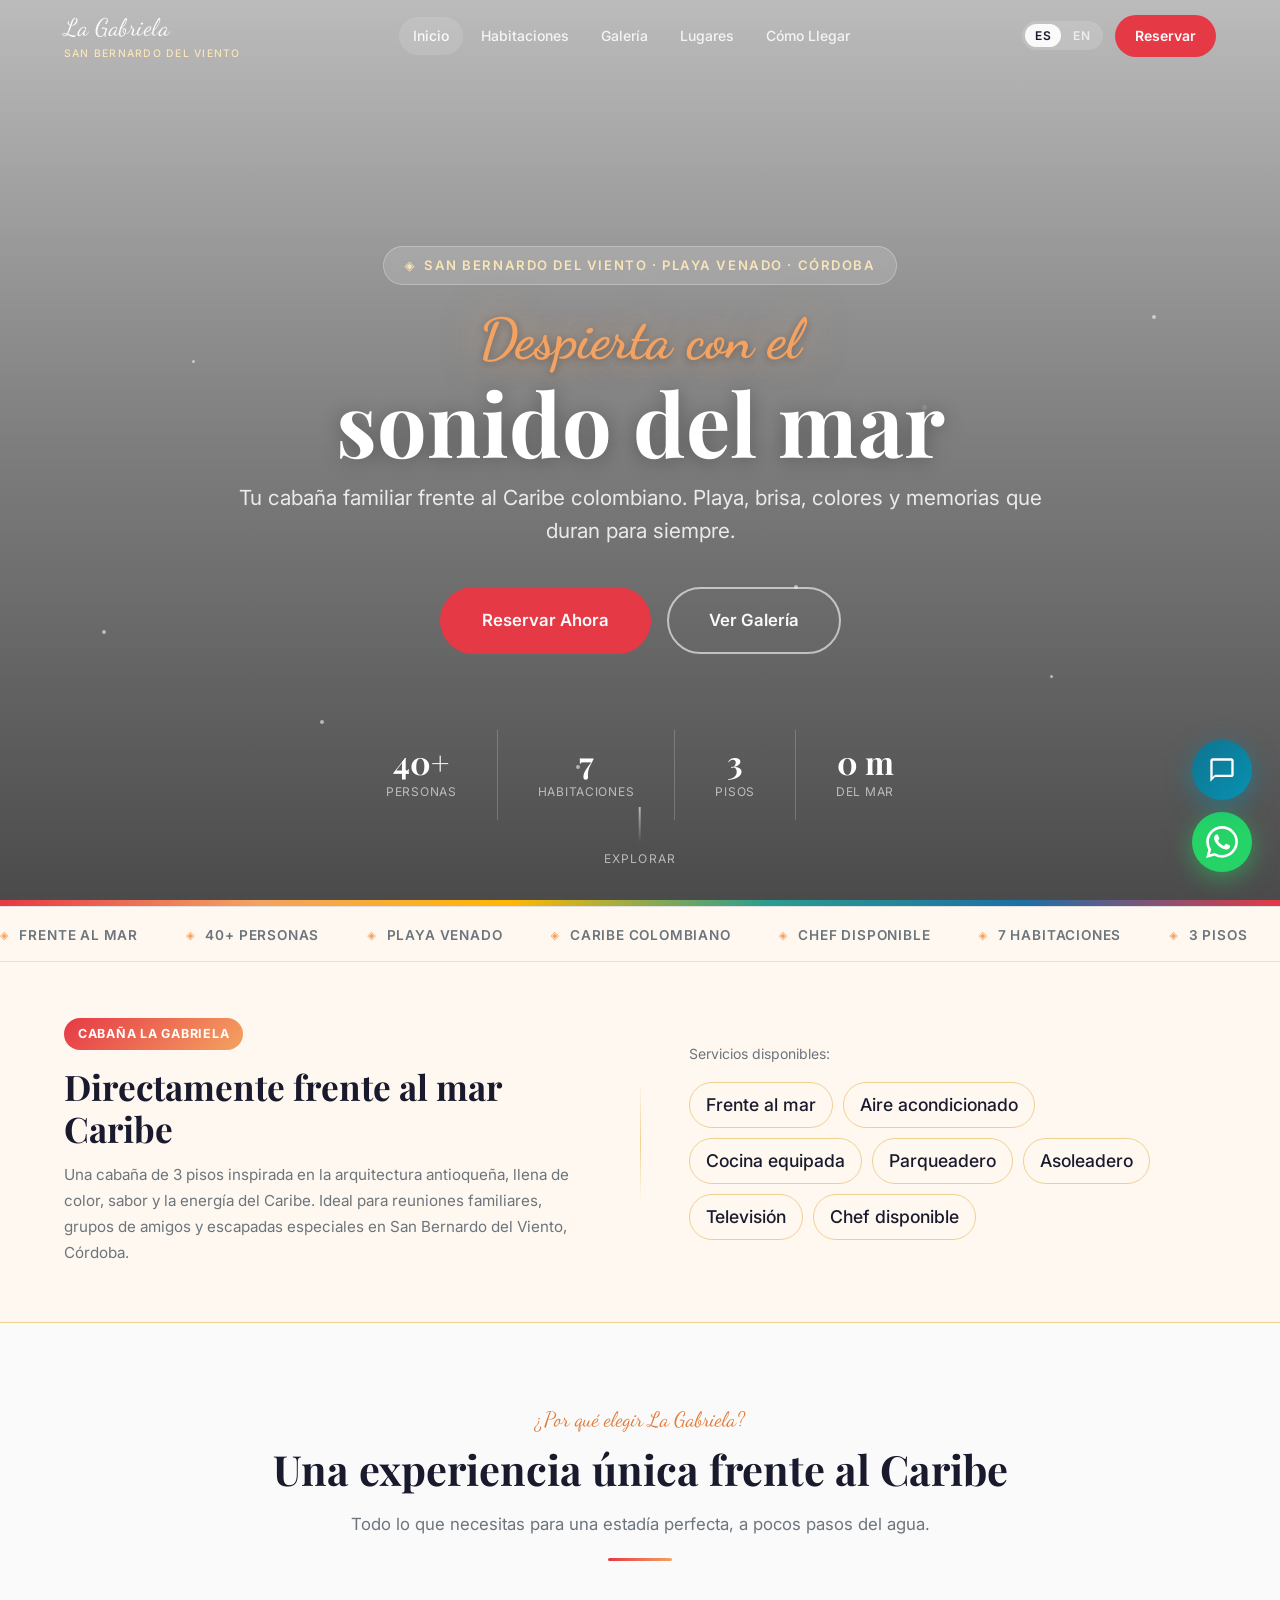
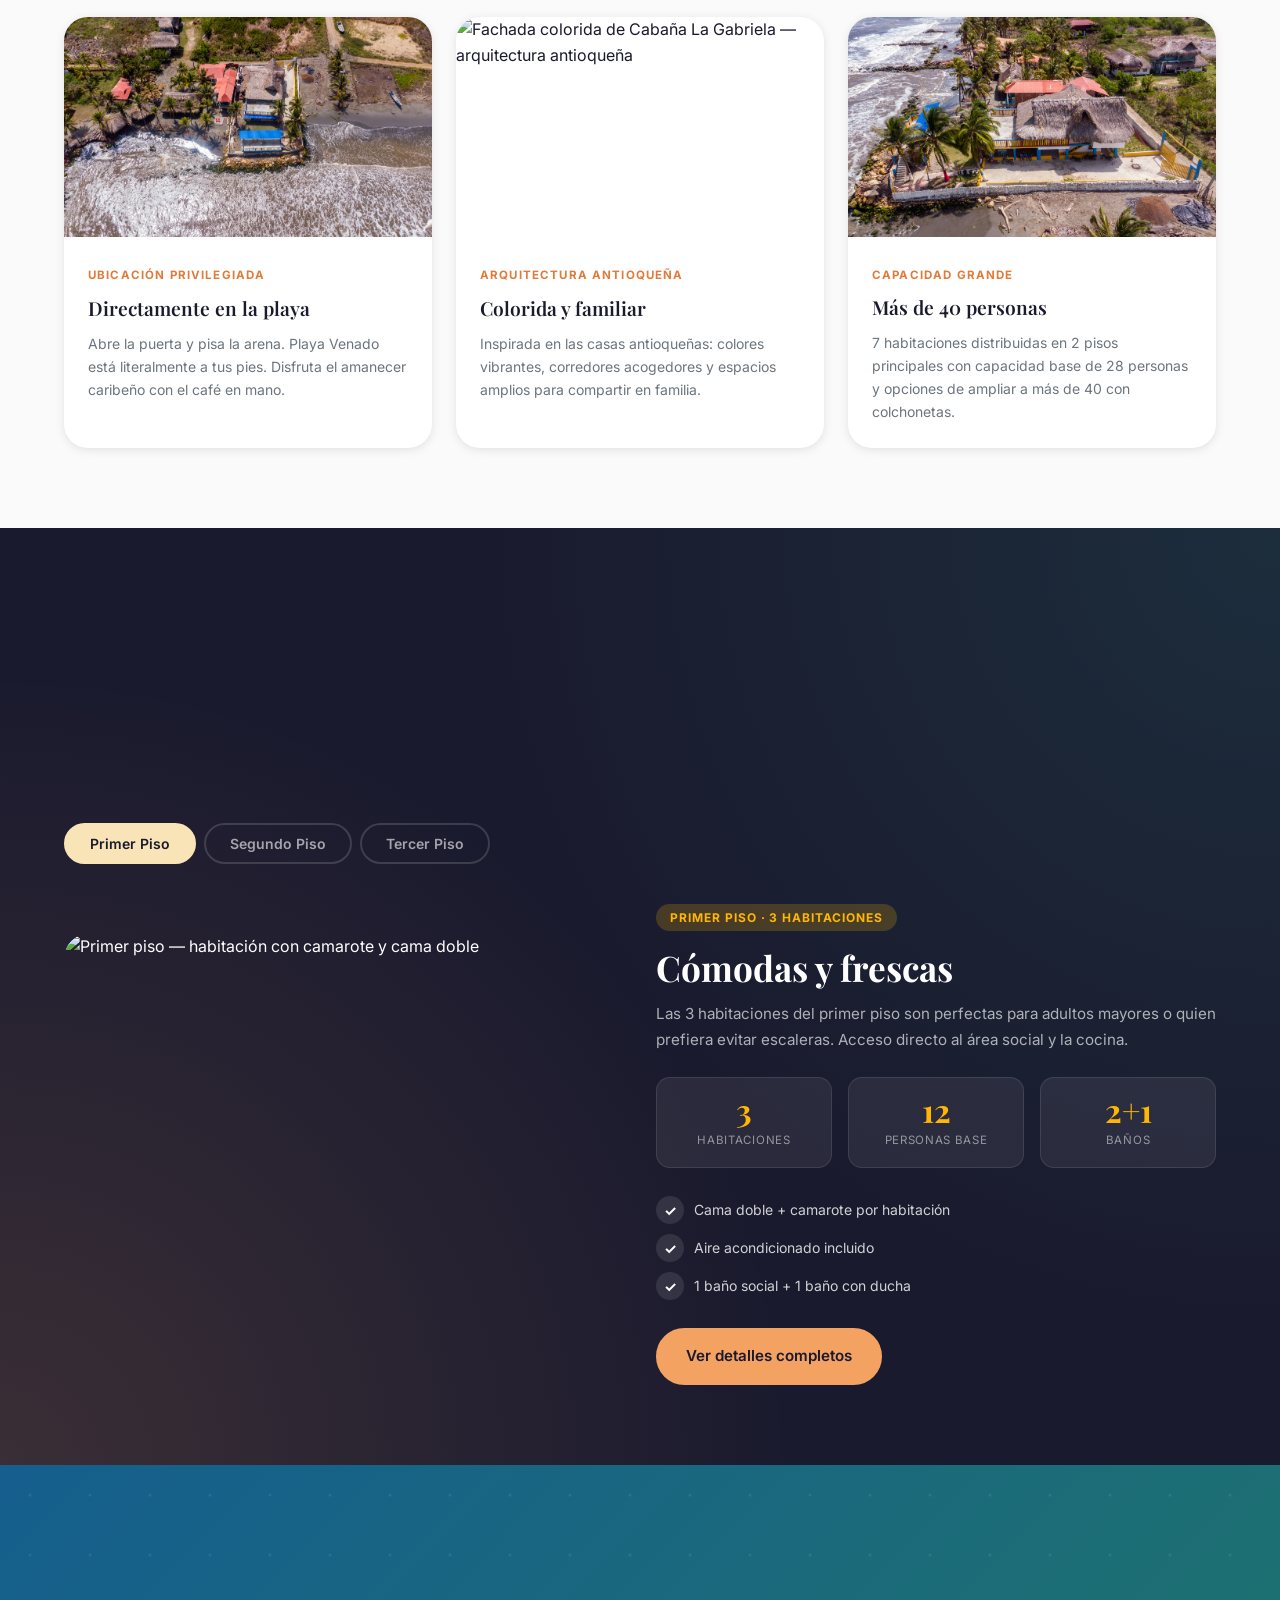
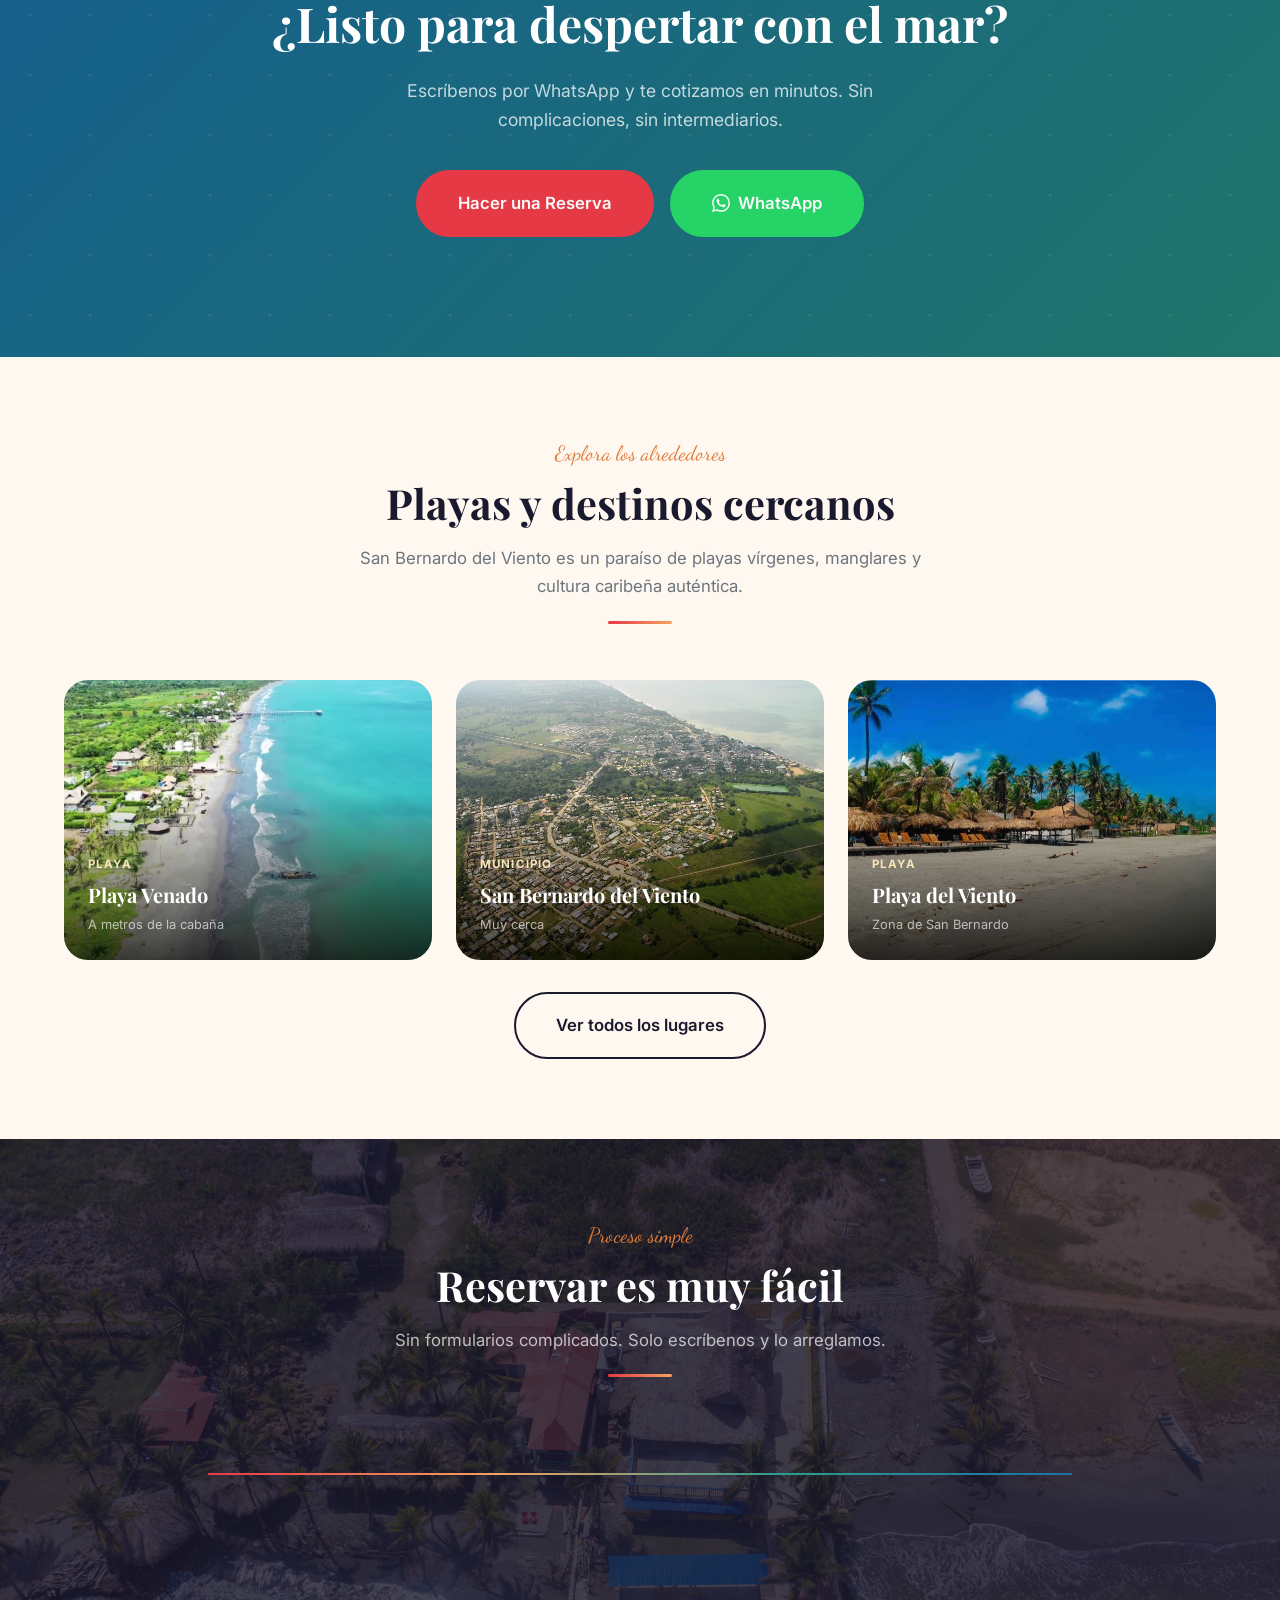
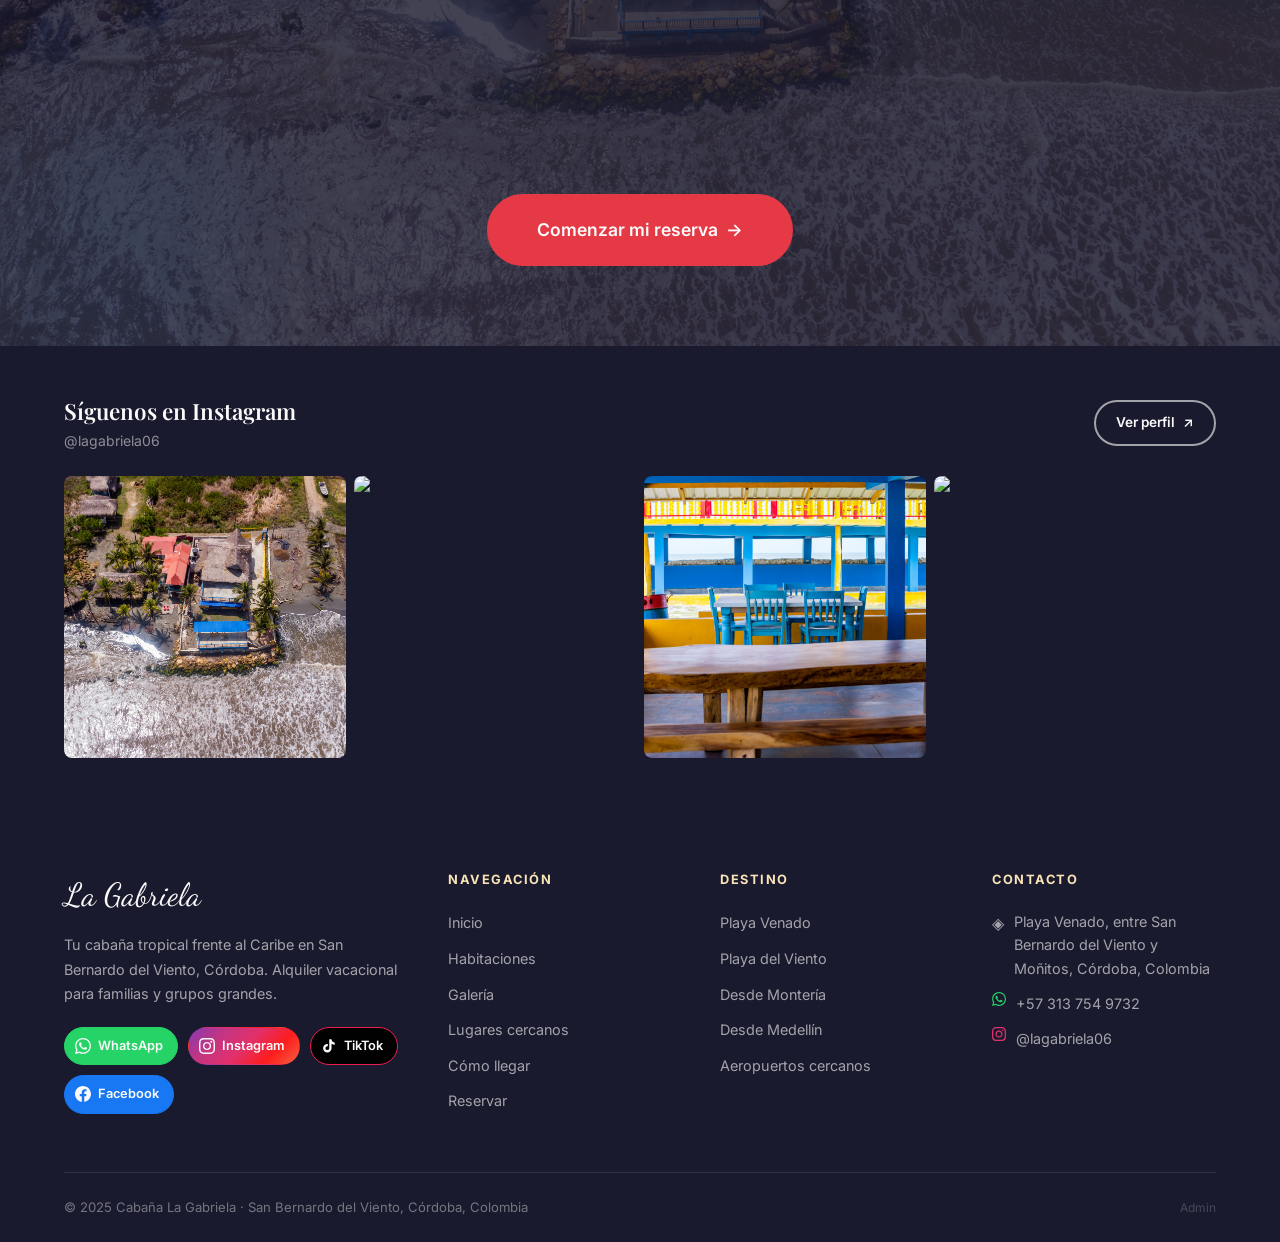
==== commit a016325d: "Integrar Supabase para reservas en la nube" ====
--- a/web/index.html
+++ b/web/index.html
@@ -1294,7 +1294,7 @@
           <a href="https://wa.me/573137549732">+57 313 754 9732</a>
         </div>
         <div class="footer__contact-item">
-          <span>◈</span>
+          <svg width="14" height="14" viewBox="0 0 24 24" fill="#E1306C" style="flex-shrink:0"><path d="M12 2.163c3.204 0 3.584.012 4.85.07 3.252.148 4.771 1.691 4.919 4.919.058 1.265.069 1.645.069 4.849 0 3.205-.012 3.584-.069 4.849-.149 3.225-1.664 4.771-4.919 4.919-1.266.058-1.644.07-4.85.07-3.204 0-3.584-.012-4.849-.07-3.26-.149-4.771-1.699-4.919-4.92-.058-1.265-.07-1.644-.07-4.849 0-3.204.013-3.583.07-4.849.149-3.227 1.664-4.771 4.919-4.919 1.266-.057 1.645-.069 4.849-.069zm0-2.163c-3.259 0-3.667.014-4.947.072-4.358.2-6.78 2.618-6.98 6.98-.059 1.281-.073 1.689-.073 4.948 0 3.259.014 3.668.072 4.948.2 4.358 2.618 6.78 6.98 6.98 1.281.058 1.689.072 4.948.072 3.259 0 3.668-.014 4.948-.072 4.354-.2 6.782-2.618 6.979-6.98.059-1.28.073-1.689.073-4.948 0-3.259-.014-3.667-.072-4.947-.196-4.354-2.617-6.78-6.979-6.98-1.281-.059-1.69-.073-4.949-.073zm0 5.838c-3.403 0-6.162 2.759-6.162 6.162s2.759 6.163 6.162 6.163 6.162-2.759 6.162-6.163c0-3.403-2.759-6.162-6.162-6.162zm0 10.162c-2.209 0-4-1.79-4-4 0-2.209 1.791-4 4-4s4 1.791 4 4c0 2.21-1.791 4-4 4zm6.406-11.845c-.796 0-1.441.645-1.441 1.44s.645 1.44 1.441 1.44c.795 0 1.439-.645 1.439-1.44s-.644-1.44-1.439-1.44z"/></svg>
           <a href="https://instagram.com/lagabriela06">@lagabriela06</a>
         </div>
       </div>
@@ -1329,7 +1329,9 @@
 <!-- Scroll to top -->
 <button class="scroll-top" aria-label="Volver arriba" title="Volver arriba">↑</button>
 
+<script src="js/supabase.js"></script>
 <script src="js/main.js"></script>
+<script src="js/chatbot.js"></script>
 <script>
 function showRoomsPanel(idx, btn) {
   document.querySelectorAll('.rooms-panel').forEach((p,i) => p.classList.toggle('active', i === idx));
